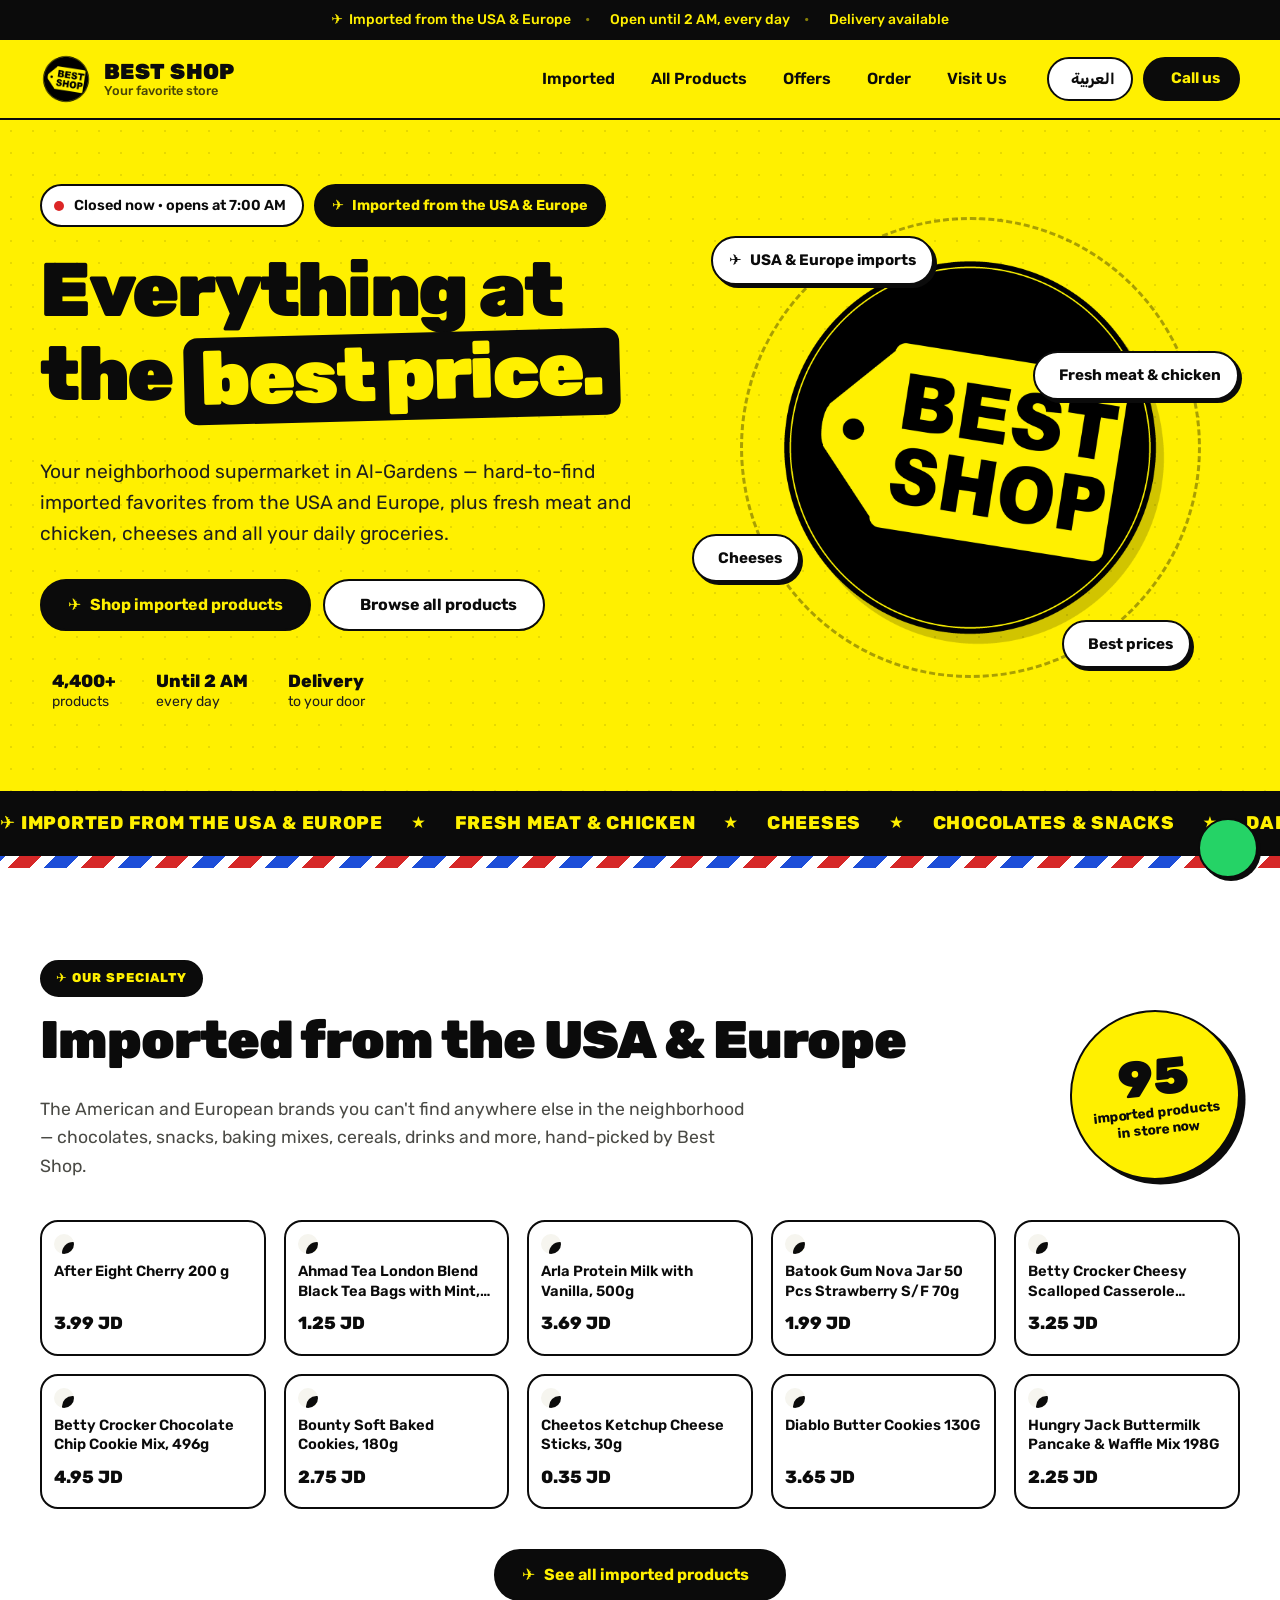
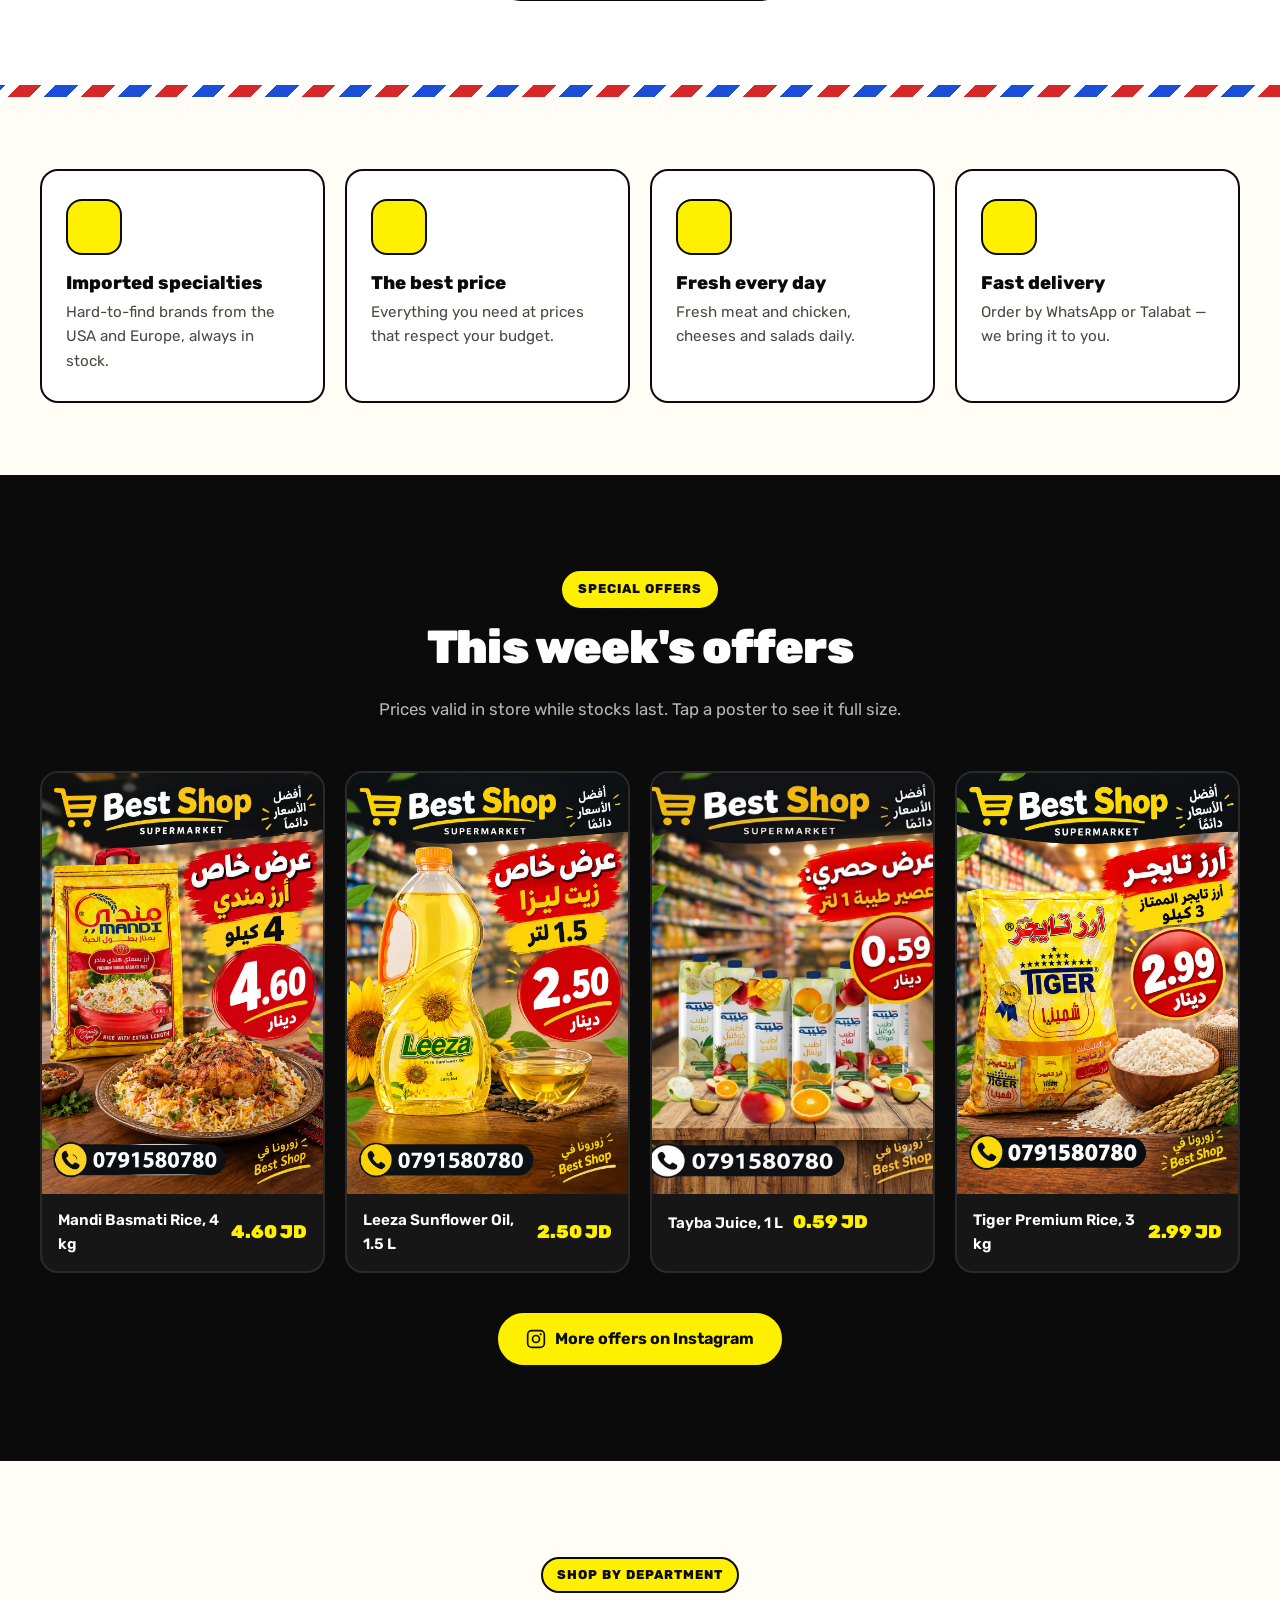
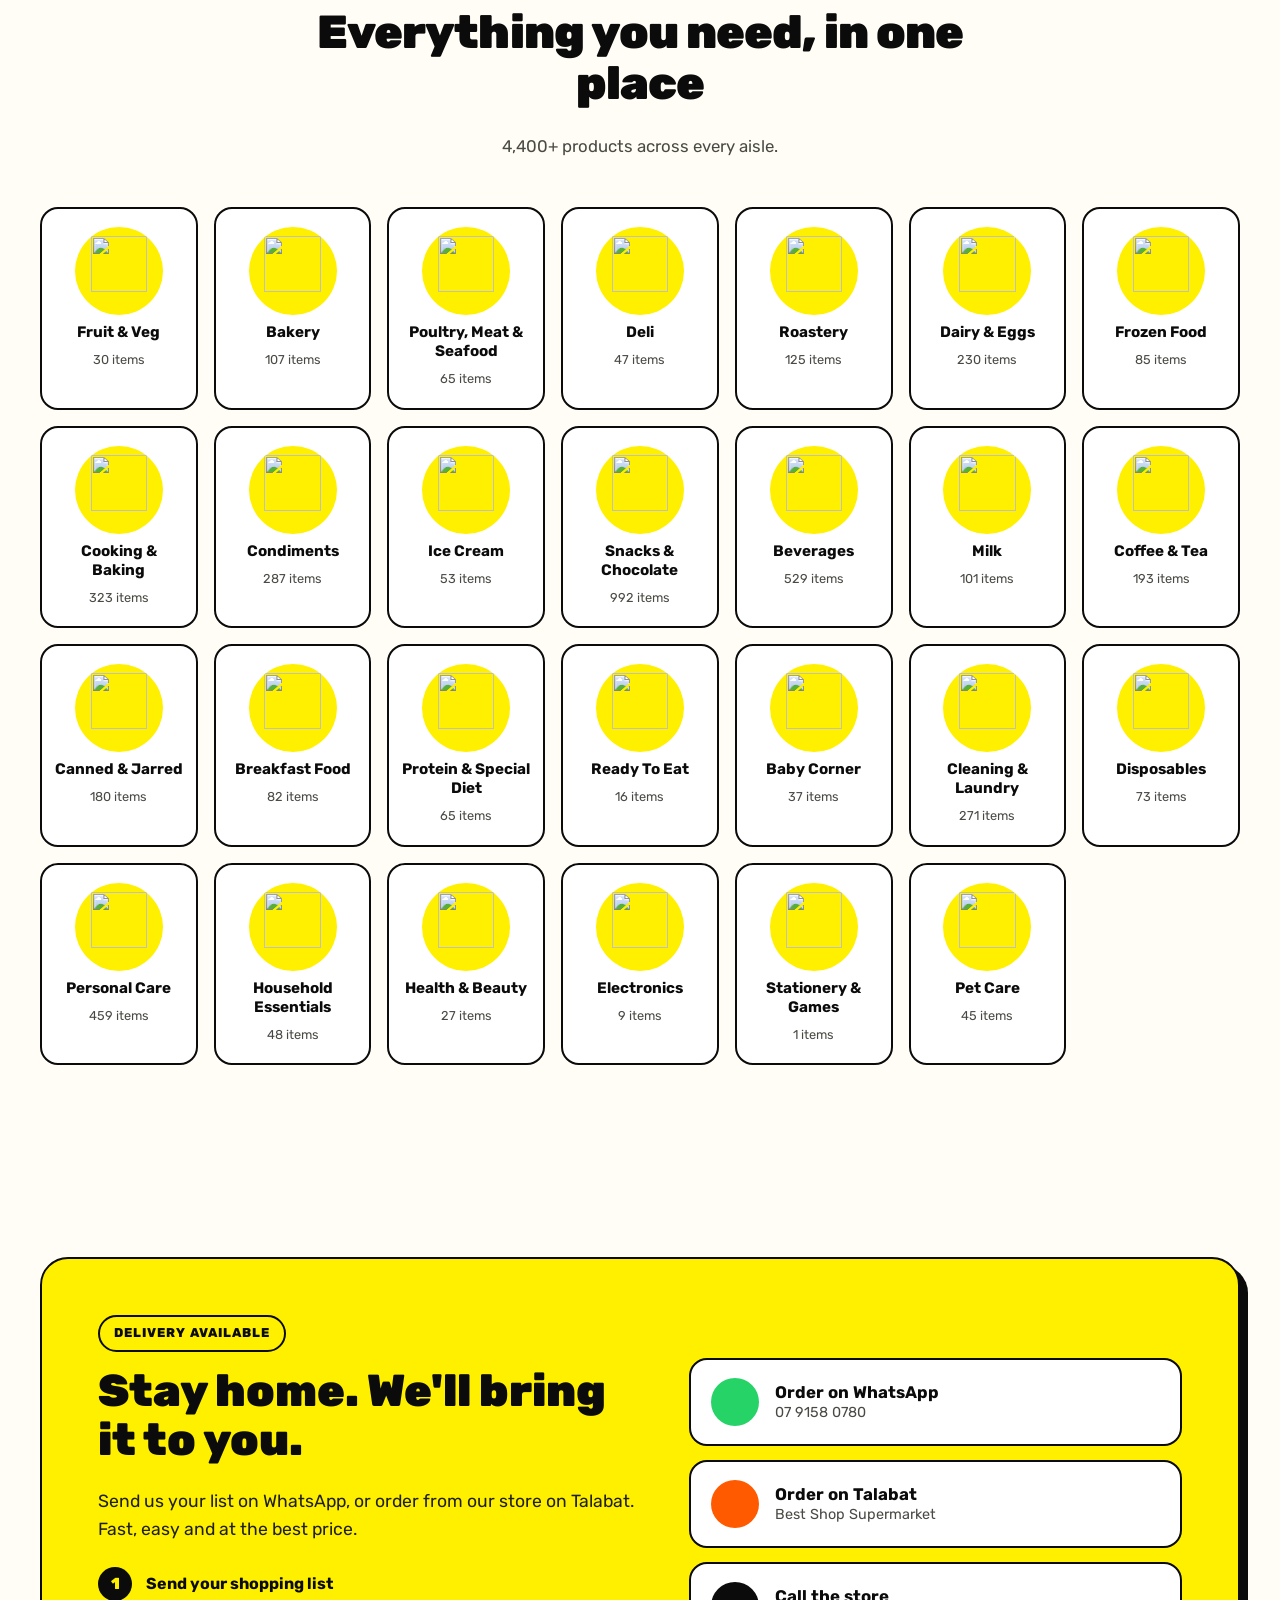
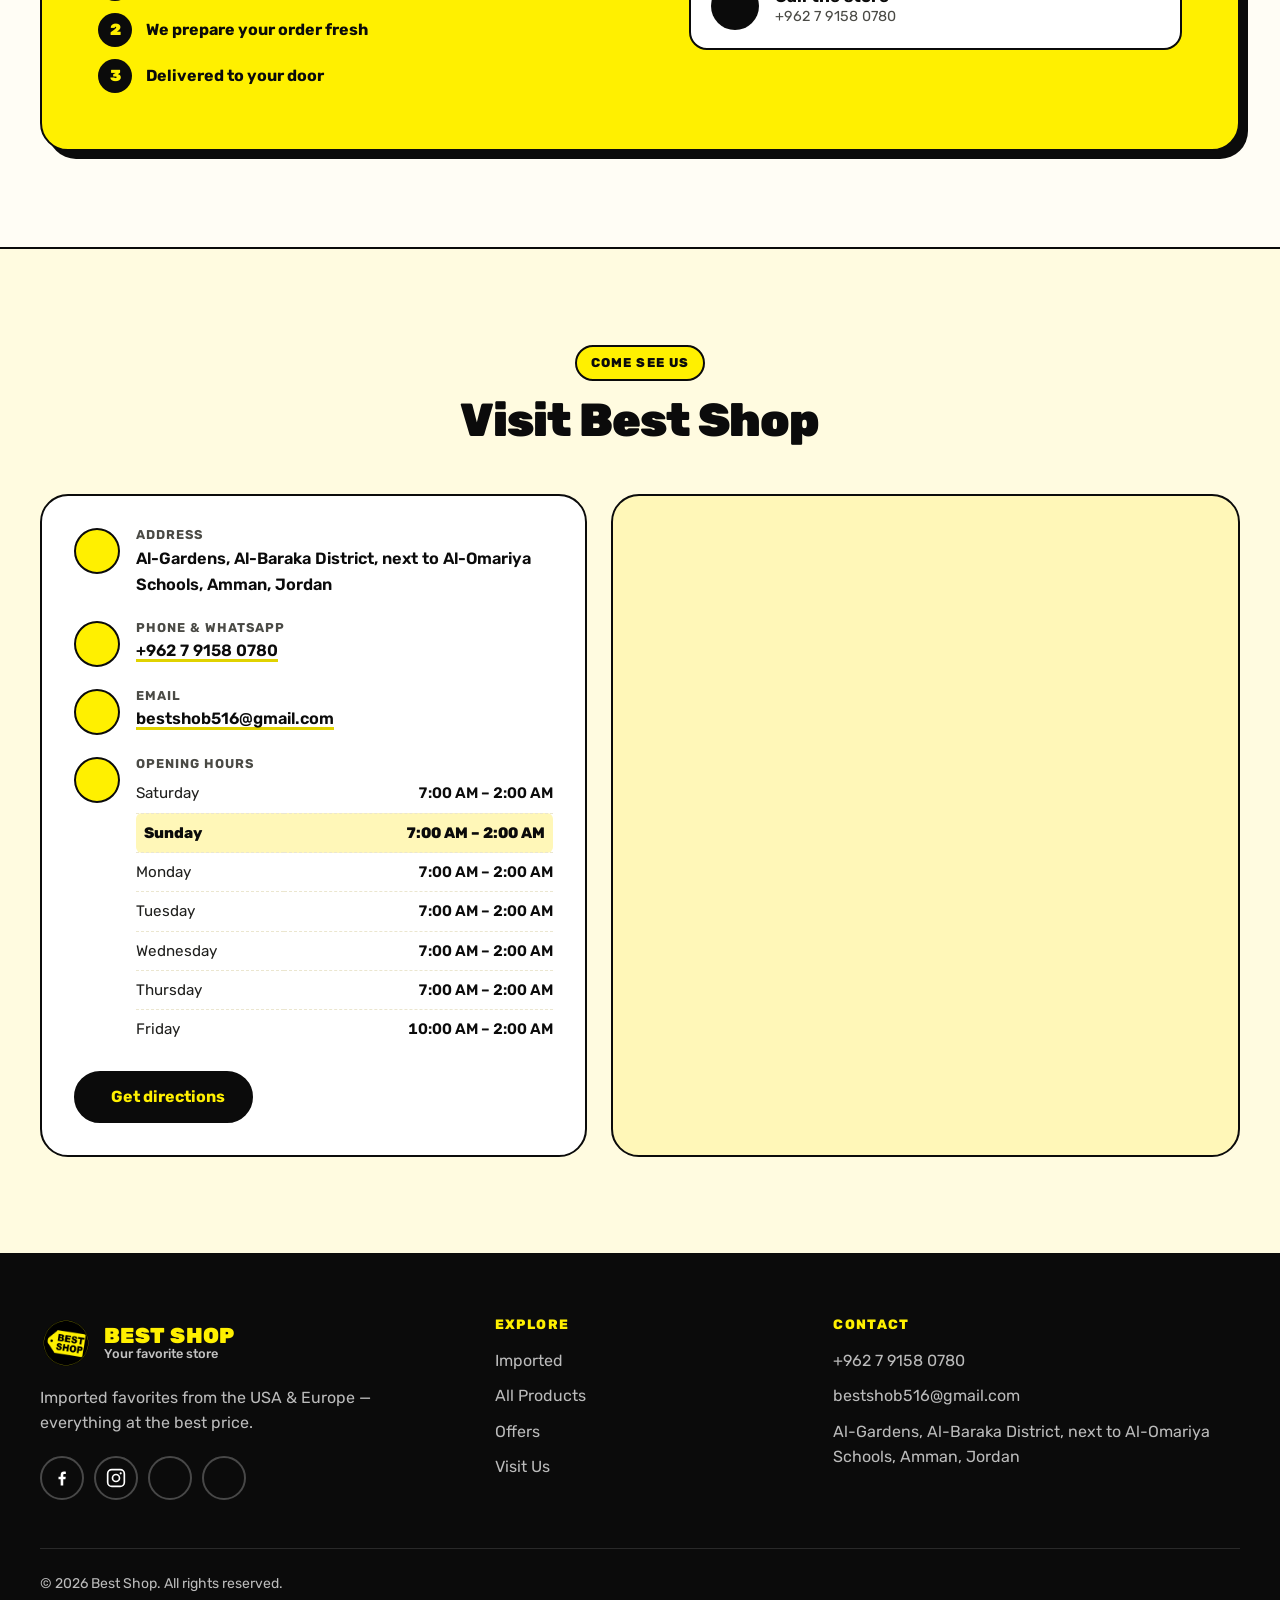
==== index.html @ 1b96378e "Add product catalog from Talabat and feature imported products - Crisp redrawn logo in exact brand y" ====
<!doctype html>
<html lang="en" dir="ltr">
<head>
  <meta charset="utf-8">
  <meta name="viewport" content="width=device-width, initial-scale=1">
  <title>Best Shop — Imported Favorites from the USA & Europe | Al-Gardens, Amman</title>
  <meta name="description" content="Best Shop supermarket in Al-Gardens, Amman: hard-to-find imported products from the USA and Europe, fresh meat and chicken, cheeses and daily essentials at the best price. Open until 2 AM. Delivery available.">
  <meta name="theme-color" content="#fff000">
  <meta property="og:title" content="Best Shop — Imported favorites from the USA & Europe">
  <meta property="og:description" content="Al-Gardens, Amman. 4,000+ products, imported specialties, open until 2 AM, delivery available.">
  <meta property="og:image" content="img/logo-square.png">
  <link rel="icon" href="img/favicon.png" type="image/png">
  <link rel="apple-touch-icon" href="img/apple-touch-icon.png">
  <link rel="preconnect" href="https://fonts.googleapis.com">
  <link rel="preconnect" href="https://fonts.gstatic.com" crossorigin>
  <link rel="preconnect" href="https://talabat.dhmedia.io">
  <link href="https://fonts.googleapis.com/css2?family=Rubik:wght@400;500;600;700;800;900&display=swap" rel="stylesheet">
  <link rel="stylesheet" href="styles.css">
</head>
<body data-page="home">
  <a class="skip-link" href="#main" data-i18n="skip">Skip to content</a>

  <!-- ===== Announcement bar ===== -->
  <div class="topbar">
    <div class="container topbar__inner">
      <a href="#imports"><span aria-hidden="true">✈️</span><span data-i18n="top.imports">Imported from the USA & Europe</span></a>
      <span class="topbar__sep" aria-hidden="true">•</span>
      <span><i data-lucide="clock" aria-hidden="true"></i><span data-i18n="top.hours">Open until 2 AM, every day</span></span>
      <span class="topbar__sep hide-sm" aria-hidden="true">•</span>
      <span class="hide-sm"><i data-lucide="truck" aria-hidden="true"></i><span data-i18n="top.delivery">Delivery available</span></span>
    </div>
  </div>

  <!-- ===== Header ===== -->
  <header class="header" id="top">
    <div class="container header__inner">
      <a href="index.html" class="brand" aria-label="Best Shop — home">
        <img class="brand__logo" src="img/logo-512.png" alt="" width="52" height="52">
        <span class="brand__text">
          <span class="brand__name" data-site="name">Best Shop</span>
          <span class="brand__tag" data-site="tagline">Your favorite store</span>
        </span>
      </a>

      <nav class="nav" id="nav" aria-label="Main">
        <a href="#imports" data-i18n="nav.imports">Imported</a>
        <a href="products.html" data-i18n="nav.products">All Products</a>
        <a href="#offers" data-i18n="nav.offers">Offers</a>
        <a href="#order" data-i18n="nav.order">Order</a>
        <a href="#visit" data-i18n="nav.visit">Visit Us</a>
      </nav>

      <div class="header__actions">
        <button class="lang-toggle" id="langToggle" type="button" aria-label="Switch language">
          <i data-lucide="globe" aria-hidden="true"></i><span>العربية</span>
        </button>
        <a class="btn btn--dark btn--sm header__call" data-link="phone" href="#" aria-label="Call Best Shop">
          <i data-lucide="phone" aria-hidden="true"></i><span data-i18n="cta.call">Call us</span>
        </a>
        <button class="menu-toggle" id="menuToggle" type="button" aria-expanded="false" aria-controls="nav" aria-label="Menu">
          <i data-lucide="menu" aria-hidden="true"></i>
        </button>
      </div>
    </div>
  </header>

  <main id="main">
    <!-- ===== Hero ===== -->
    <section class="hero">
      <div class="container hero__inner">
        <div class="hero__text">
          <div class="hero__badges">
            <span class="status" id="openStatus"><span class="status__dot"></span><span class="status__text"></span></span>
            <a class="import-pill" href="#imports"><span aria-hidden="true">✈️</span><span data-i18n="hero.importPill">Imported from the USA & Europe</span></a>
          </div>
          <h1 data-i18n="hero.title">Everything at the <span class="hl">best price.</span></h1>
          <p class="lead" data-i18n="hero.lead">Your neighborhood supermarket in Al-Gardens — hard-to-find imported favorites from the USA and Europe, plus fresh meat and chicken, cheeses and all your daily groceries.</p>
          <div class="hero__cta">
            <a class="btn btn--dark" href="#imports"><span aria-hidden="true">✈️</span><span data-i18n="cta.imports">Shop imported products</span></a>
            <a class="btn btn--outline" href="products.html"><i data-lucide="layout-grid" aria-hidden="true"></i><span data-i18n="cta.allProducts">Browse all products</span></a>
          </div>
          <ul class="hero__facts">
            <li><i data-lucide="package" aria-hidden="true"></i><div><strong data-count="total">4,000+</strong><span data-i18n="facts.products">products</span></div></li>
            <li><i data-lucide="clock" aria-hidden="true"></i><div><strong data-i18n="facts.hoursVal">Until 2 AM</strong><span data-i18n="facts.hours">every day</span></div></li>
            <li><i data-lucide="truck" aria-hidden="true"></i><div><strong data-i18n="facts.deliveryVal">Delivery</strong><span data-i18n="facts.delivery">to your door</span></div></li>
          </ul>
        </div>

        <div class="hero__visual" aria-hidden="true">
          <div class="hero__ring"></div>
          <img class="hero__logo" src="img/logo.png" alt="" width="600" height="600">
          <span class="chip chip--1"><span>✈️</span><span data-i18n="chip.imports">USA & Europe imports</span></span>
          <span class="chip chip--2"><i data-lucide="beef"></i><span data-i18n="chip.meat">Fresh meat & chicken</span></span>
          <span class="chip chip--3"><i data-lucide="milk"></i><span data-i18n="chip.cheese">Cheeses</span></span>
          <span class="chip chip--4"><i data-lucide="badge-percent"></i><span data-i18n="chip.price">Best prices</span></span>
        </div>
      </div>
    </section>

    <!-- ===== Marquee ===== -->
    <div class="marquee" aria-hidden="true">
      <div class="marquee__track" id="marquee"></div>
    </div>

    <!-- ===== Imported specialty ===== -->
    <section class="section section--imports" id="imports">
      <div class="container">
        <div class="imports__head">
          <div>
            <span class="eyebrow eyebrow--dark"><span aria-hidden="true">✈️</span> <span data-i18n="imp.eyebrow">Our specialty</span></span>
            <h2 data-i18n="imp.title">Imported from the USA & Europe</h2>
            <p data-i18n="imp.lead">The American and European brands you can't find anywhere else in the neighborhood — chocolates, snacks, baking mixes, cereals, drinks and more, hand-picked by Best Shop.</p>
          </div>
          <div class="imports__stat">
            <strong data-count="imported">95</strong>
            <span data-i18n="imp.stat">imported products in store now</span>
          </div>
        </div>
        <div class="product-grid product-grid--home" id="importGrid"></div>
        <p class="center-cta">
          <a class="btn btn--dark" href="products.html?imported=1"><span aria-hidden="true">✈️</span><span data-i18n="imp.cta">See all imported products</span><i data-lucide="arrow-right" class="flip-rtl" aria-hidden="true"></i></a>
        </p>
      </div>
    </section>

    <!-- ===== Features ===== -->
    <section class="section section--features" aria-labelledby="whyTitle">
      <div class="container">
        <h2 class="sr-only" id="whyTitle" data-i18n="why.title">Why Best Shop</h2>
        <div class="features__grid">
          <div class="feature"><span class="feature__icon"><i data-lucide="plane" aria-hidden="true"></i></span><h3 data-i18n="f1.t">Imported specialties</h3><p data-i18n="f1.d">Hard-to-find brands from the USA and Europe, always in stock.</p></div>
          <div class="feature"><span class="feature__icon"><i data-lucide="badge-percent" aria-hidden="true"></i></span><h3 data-i18n="f2.t">The best price</h3><p data-i18n="f2.d">Everything you need at prices that respect your budget.</p></div>
          <div class="feature"><span class="feature__icon"><i data-lucide="beef" aria-hidden="true"></i></span><h3 data-i18n="f3.t">Fresh every day</h3><p data-i18n="f3.d">Fresh meat and chicken, cheeses and salads daily.</p></div>
          <div class="feature"><span class="feature__icon"><i data-lucide="truck" aria-hidden="true"></i></span><h3 data-i18n="f4.t">Fast delivery</h3><p data-i18n="f4.d">Order by WhatsApp or Talabat — we bring it to you.</p></div>
        </div>
      </div>
    </section>

    <!-- ===== Offers ===== -->
    <section class="section section--dark" id="offers">
      <div class="container">
        <div class="section__head">
          <span class="eyebrow eyebrow--yellow" data-i18n="off.eyebrow">Special offers</span>
          <h2 data-i18n="off.title">This week's offers</h2>
          <p data-i18n="off.sub">Prices valid in store while stocks last. Tap a poster to see it full size.</p>
        </div>
        <div class="poster-grid" id="offerGrid"></div>
        <p class="center-cta">
          <a class="btn btn--yellow" data-link="instagram" href="#" target="_blank" rel="noopener">
            <svg class="brand-icon" viewBox="0 0 24 24" aria-hidden="true"><rect x="2" y="2" width="20" height="20" rx="5" fill="none" stroke="currentColor" stroke-width="2"/><circle cx="12" cy="12" r="4.2" fill="none" stroke="currentColor" stroke-width="2"/><circle cx="17.6" cy="6.4" r="1.3" fill="currentColor"/></svg>
            <span data-i18n="off.more">More offers on Instagram</span>
          </a>
        </p>
      </div>
    </section>

    <!-- ===== Categories ===== -->
    <section class="section" id="categories">
      <div class="container">
        <div class="section__head">
          <span class="eyebrow" data-i18n="cat.eyebrow">Shop by department</span>
          <h2 data-i18n="cat.title">Everything you need, in one place</h2>
          <p><span data-count="total">4,000+</span> <span data-i18n="cat.sub">products across every aisle.</span></p>
        </div>
        <div class="dept-grid" id="catGrid"></div>
      </div>
    </section>

    <!-- ===== Order ===== -->
    <section class="section section--tight" id="order">
      <div class="container">
        <div class="order">
          <div class="order__text">
            <span class="eyebrow" data-i18n="order.eyebrow">Delivery available</span>
            <h2 data-i18n="order.title">Stay home. We'll bring it to you.</h2>
            <p data-i18n="order.lead">Send us your list on WhatsApp, or order from our store on Talabat. Fast, easy and at the best price.</p>
            <ol class="steps">
              <li><span class="steps__n">1</span><span data-i18n="order.s1">Send your shopping list</span></li>
              <li><span class="steps__n">2</span><span data-i18n="order.s2">We prepare your order fresh</span></li>
              <li><span class="steps__n">3</span><span data-i18n="order.s3">Delivered to your door</span></li>
            </ol>
          </div>
          <div class="order__cards">
            <a class="order-card" data-link="whatsapp" href="#" target="_blank" rel="noopener">
              <span class="order-card__icon order-card__icon--wa"><i data-lucide="message-circle" aria-hidden="true"></i></span>
              <span class="order-card__body"><strong data-i18n="order.wa">Order on WhatsApp</strong><span data-site="phoneLocal" dir="ltr"></span></span>
              <i data-lucide="arrow-up-right" class="order-card__arrow" aria-hidden="true"></i>
            </a>
            <a class="order-card" data-link="talabat" href="#" target="_blank" rel="noopener">
              <span class="order-card__icon order-card__icon--talabat"><i data-lucide="shopping-bag" aria-hidden="true"></i></span>
              <span class="order-card__body"><strong data-i18n="order.talabat">Order on Talabat</strong><span data-i18n="order.talabatSub">Best Shop Supermarket</span></span>
              <i data-lucide="arrow-up-right" class="order-card__arrow" aria-hidden="true"></i>
            </a>
            <a class="order-card" data-link="phone" href="#">
              <span class="order-card__icon order-card__icon--call"><i data-lucide="phone" aria-hidden="true"></i></span>
              <span class="order-card__body"><strong data-i18n="order.call">Call the store</strong><span data-site="phone" dir="ltr"></span></span>
              <i data-lucide="arrow-up-right" class="order-card__arrow" aria-hidden="true"></i>
            </a>
          </div>
        </div>
      </div>
    </section>

    <!-- ===== Visit ===== -->
    <section class="section section--soft" id="visit">
      <div class="container">
        <div class="section__head">
          <span class="eyebrow" data-i18n="visit.eyebrow">Come see us</span>
          <h2 data-i18n="visit.title">Visit Best Shop</h2>
        </div>
        <div class="visit">
          <div class="visit__card">
            <div class="info-row">
              <span class="info-row__icon"><i data-lucide="map-pin" aria-hidden="true"></i></span>
              <div><h3 data-i18n="visit.address">Address</h3><p data-site="address"></p></div>
            </div>
            <div class="info-row">
              <span class="info-row__icon"><i data-lucide="phone" aria-hidden="true"></i></span>
              <div><h3 data-i18n="visit.phone">Phone & WhatsApp</h3><p><a data-link="phone" data-site="phone" href="#" dir="ltr"></a></p></div>
            </div>
            <div class="info-row">
              <span class="info-row__icon"><i data-lucide="mail" aria-hidden="true"></i></span>
              <div><h3 data-i18n="visit.email">Email</h3><p><a data-link="email" data-site="email" href="#" class="break"></a></p></div>
            </div>
            <div class="info-row">
              <span class="info-row__icon"><i data-lucide="clock" aria-hidden="true"></i></span>
              <div class="grow"><h3 data-i18n="visit.hours">Opening hours</h3><table class="hours" id="hoursTable"></table></div>
            </div>
            <div class="visit__actions">
              <a class="btn btn--dark" data-link="maps" href="#" target="_blank" rel="noopener"><i data-lucide="navigation" aria-hidden="true"></i><span data-i18n="cta.directions">Get directions</span></a>
            </div>
          </div>
          <div class="visit__map" id="mapBox"></div>
        </div>
      </div>
    </section>
  </main>

  <!-- ===== Footer ===== -->
  <footer class="footer">
    <div class="container footer__inner">
      <div class="footer__brand">
        <a href="index.html" class="brand brand--light">
          <img class="brand__logo" src="img/logo-512.png" alt="" width="52" height="52">
          <span class="brand__text"><span class="brand__name" data-site="name">Best Shop</span><span class="brand__tag" data-site="tagline">Your favorite store</span></span>
        </a>
        <p data-i18n="footer.tag">Imported favorites from the USA & Europe — everything at the best price.</p>
        <div class="social">
          <a data-link="facebook" href="#" target="_blank" rel="noopener" aria-label="Facebook">
            <svg class="brand-icon" viewBox="0 0 24 24" aria-hidden="true"><path fill="currentColor" d="M13.5 21v-7.5h2.6l.4-3h-3V8.6c0-.9.3-1.5 1.5-1.5h1.6V4.4c-.3 0-1.2-.1-2.3-.1-2.3 0-3.9 1.4-3.9 4v2.2H7.8v3h2.6V21h3.1z"/></svg>
          </a>
          <a data-link="instagram" href="#" target="_blank" rel="noopener" aria-label="Instagram">
            <svg class="brand-icon" viewBox="0 0 24 24" aria-hidden="true"><rect x="2" y="2" width="20" height="20" rx="5" fill="none" stroke="currentColor" stroke-width="2"/><circle cx="12" cy="12" r="4.2" fill="none" stroke="currentColor" stroke-width="2"/><circle cx="17.6" cy="6.4" r="1.3" fill="currentColor"/></svg>
          </a>
          <a data-link="whatsapp" href="#" target="_blank" rel="noopener" aria-label="WhatsApp"><i data-lucide="message-circle" aria-hidden="true"></i></a>
          <a data-link="email" href="#" aria-label="Email"><i data-lucide="mail" aria-hidden="true"></i></a>
        </div>
      </div>
      <nav class="footer__col" aria-label="Footer">
        <h3 data-i18n="footer.explore">Explore</h3>
        <a href="products.html?imported=1" data-i18n="nav.imports">Imported</a>
        <a href="products.html" data-i18n="nav.products">All Products</a>
        <a href="#offers" data-i18n="nav.offers">Offers</a>
        <a href="#visit" data-i18n="nav.visit">Visit Us</a>
      </nav>
      <div class="footer__col">
        <h3 data-i18n="footer.contact">Contact</h3>
        <a data-link="phone" href="#" dir="ltr" data-site="phone"></a>
        <a data-link="email" href="#" data-site="email" class="break"></a>
        <span data-site="address"></span>
      </div>
      <p class="footer__copy">© <span id="year"></span> <span data-site="name">Best Shop</span>. <span data-i18n="footer.rights">All rights reserved.</span></p>
    </div>
  </footer>

  <a class="wa-float" data-link="whatsapp" href="#" target="_blank" rel="noopener" aria-label="WhatsApp">
    <i data-lucide="message-circle" aria-hidden="true"></i>
  </a>

  <!-- Poster / product viewer -->
  <dialog class="viewer" id="viewer" aria-label="Details">
    <button class="viewer__close" type="button" data-close aria-label="Close"><i data-lucide="x" aria-hidden="true"></i></button>
    <div class="viewer__body" id="viewerBody"></div>
  </dialog>

  <script src="https://cdn.jsdelivr.net/npm/lucide@0.460.0/dist/umd/lucide.min.js"></script>
  <script src="config.js"></script>
  <script src="script.js"></script>
</body>
</html>
---- styles.css ----
/* ============ Design tokens (from the Best Shop logo) ============ */
:root {
  --yellow: #fff000;
  --yellow-600: #e0d200;
  --yellow-100: #fff7b8;
  --yellow-50: #fffbe0;
  --black: #0b0b0b;
  --ink-800: #1f1f1d;
  --ink-600: #4a4a45;
  --paper: #fffdf5;
  --white: #ffffff;
  --line-soft: #ebe6cf;
  --wa: #25d366;
  --talabat: #ff5a00;

  --radius-sm: 10px;
  --radius: 18px;
  --radius-lg: 28px;
  --border: 2px solid var(--black);
  --hard-shadow: 5px 5px 0 var(--black);
  --hard-shadow-sm: 3px 3px 0 var(--black);

  --font: "Rubik", system-ui, -apple-system, "Segoe UI", Tahoma, sans-serif;
  --header-h: 80px;
  --ease: cubic-bezier(.2, .7, .2, 1);
}

/* ============ Base ============ */
*, *::before, *::after { box-sizing: border-box; }
html { scroll-behavior: smooth; scroll-padding-top: calc(var(--header-h) + 12px); }
body {
  margin: 0; font-family: var(--font); font-size: 16px; line-height: 1.6;
  color: var(--ink-800); background: var(--paper); -webkit-font-smoothing: antialiased;
}
h1, h2, h3 { color: var(--black); line-height: 1.1; margin: 0 0 .5em; font-weight: 800; }
html[lang="ar"] h1, html[lang="ar"] h2, html[lang="ar"] h3 { line-height: 1.3; }
p { margin: 0 0 1em; }
a { color: inherit; text-decoration: none; }
img { display: block; max-width: 100%; }
svg.lucide, .brand-icon { width: 1.25em; height: 1.25em; flex-shrink: 0; stroke-width: 2.2; }
.break { overflow-wrap: anywhere; }
.container { width: min(1200px, 100% - 32px); margin-inline: auto; }
.sr-only { position: absolute; width: 1px; height: 1px; padding: 0; margin: -1px; overflow: hidden; clip: rect(0 0 0 0); white-space: nowrap; border: 0; }

.skip-link {
  position: absolute; inset-inline-start: 16px; top: -60px; z-index: 100;
  background: var(--black); color: var(--yellow); padding: 10px 16px; border-radius: var(--radius-sm); font-weight: 700;
}
.skip-link:focus { top: 12px; }
:focus-visible { outline: 3px solid var(--black); outline-offset: 3px; border-radius: 6px; }
.section--dark :focus-visible, .footer :focus-visible, .topbar :focus-visible { outline-color: var(--yellow); }

/* ============ Buttons ============ */
.btn {
  display: inline-flex; align-items: center; justify-content: center; gap: .55em;
  min-height: 52px; padding: 0 26px; border-radius: 999px; border: var(--border);
  font: 700 1rem/1 var(--font); cursor: pointer; white-space: nowrap;
  transition: transform .18s var(--ease), box-shadow .18s var(--ease), background-color .18s;
}
.btn:hover { transform: translate(-2px, -2px); box-shadow: var(--hard-shadow-sm); }
.btn:active { transform: none; box-shadow: none; }
.btn--sm { min-height: 44px; padding: 0 18px; font-size: .95rem; }
.btn--dark { background: var(--black); color: var(--yellow); }
.btn--outline { background: var(--white); color: var(--black); }
.btn--yellow { background: var(--yellow); color: var(--black); border-color: var(--yellow); }
.btn--yellow:hover { box-shadow: 3px 3px 0 var(--white); }

/* ============ Top bar ============ */
.topbar { background: var(--black); color: var(--yellow); font-size: .875rem; font-weight: 500; }
.topbar__inner { display: flex; align-items: center; justify-content: center; gap: 14px; min-height: 40px; flex-wrap: wrap; }
.topbar__inner > span, .topbar__inner > a { display: inline-flex; align-items: center; gap: 6px; }
.topbar svg.lucide { width: 15px; height: 15px; }
.topbar a:hover { text-decoration: underline; }
.topbar__sep { opacity: .5; }

/* ============ Header ============ */
.header {
  position: sticky; top: 0; z-index: 50; height: var(--header-h);
  background: var(--yellow); border-bottom: var(--border);
}
.header__inner { height: 100%; display: flex; align-items: center; gap: 24px; }
.brand { display: flex; align-items: center; gap: 12px; color: var(--black); }
.brand__logo { width: 52px; height: 52px; }
.brand__text { display: flex; flex-direction: column; line-height: 1.1; }
.brand__name { white-space: nowrap; font-weight: 900; font-size: 1.35rem; text-transform: uppercase; letter-spacing: .02em; }
html[lang="ar"] .brand__name { letter-spacing: 0; }
.brand__tag { font-size: .8rem; font-weight: 500; opacity: .75; }
.brand--light { color: var(--white); }
.nav { display: flex; gap: 4px; margin-inline-start: auto; }
.nav a { padding: 10px 16px; border-radius: 999px; font-weight: 600; color: var(--black); transition: background-color .18s; }
.nav a:hover { background: rgba(11, 11, 11, .08); }
.header__actions { display: flex; align-items: center; gap: 10px; }
.lang-toggle, .menu-toggle {
  display: inline-flex; align-items: center; gap: 6px; min-height: 44px; padding: 0 16px;
  border: var(--border); background: var(--white); color: var(--black);
  border-radius: 999px; font: 700 .95rem var(--font); cursor: pointer; transition: transform .18s var(--ease), box-shadow .18s var(--ease);
}
.lang-toggle:hover, .menu-toggle:hover { transform: translate(-2px, -2px); box-shadow: var(--hard-shadow-sm); }
.menu-toggle { display: none; width: 44px; padding: 0; justify-content: center; }

/* ============ Hero ============ */
.hero { position: relative; overflow: hidden; background: var(--yellow); border-bottom: var(--border); }
.hero::before {
  content: ""; position: absolute; inset: 0; pointer-events: none; opacity: .1;
  background-image: radial-gradient(var(--black) 1.2px, transparent 1.2px);
  background-size: 22px 22px;
}
.hero__inner { position: relative; display: grid; grid-template-columns: 1.15fr 1fr; gap: 40px; align-items: center; padding-block: 64px 80px; }
.status {
  display: inline-flex; align-items: center; gap: 10px;
  padding: 8px 16px 8px 12px; border-radius: 999px; background: var(--white);
  border: var(--border); font-size: .9rem; font-weight: 600; color: var(--black);
}
.status__dot { width: 10px; height: 10px; border-radius: 50%; background: var(--ink-600); }
.status.is-open .status__dot { background: #16a34a; box-shadow: 0 0 0 4px rgba(22, 163, 74, .2); animation: pulse 2s infinite; }
.status.is-closed .status__dot { background: #dc2626; }
@keyframes pulse { 50% { box-shadow: 0 0 0 7px rgba(22, 163, 74, 0); } }
.hero h1 { font-size: clamp(2.6rem, 6vw, 4.75rem); font-weight: 900; letter-spacing: -.03em; }
html[lang="ar"] .hero h1 { letter-spacing: 0; }
.hl {
  display: inline-block; background: var(--black); color: var(--yellow);
  padding: 0 .22em .04em; border-radius: 14px; transform: rotate(-1.5deg);
}
.lead { font-size: 1.2rem; color: var(--ink-800); max-width: 32em; margin-bottom: 30px; }
.hero__cta { display: flex; flex-wrap: wrap; gap: 12px; }
.hero__facts { display: flex; flex-wrap: wrap; gap: 14px 28px; list-style: none; padding: 0; margin: 40px 0 0; }
.hero__facts li { display: flex; align-items: center; gap: 12px; }
.hero__facts li > svg.lucide {
  width: 46px; height: 46px; padding: 11px; border-radius: 50%; background: var(--black); color: var(--yellow);
}
.hero__facts div { display: flex; flex-direction: column; line-height: 1.25; }
.hero__facts strong { font-size: 1.1rem; font-weight: 800; color: var(--black); }
.hero__facts span { font-size: .875rem; color: var(--ink-800); }

.hero__visual { position: relative; aspect-ratio: 1; max-width: 480px; width: 100%; justify-self: center; }
.hero__ring {
  position: absolute; inset: 2%; border-radius: 50%; border: 3px dashed var(--black); opacity: .35;
  animation: spin 40s linear infinite;
}
@keyframes spin { to { transform: rotate(360deg); } }
.hero__logo {
  position: absolute; inset: 6%; width: 88%; height: 88%;
  filter: drop-shadow(8px 10px 0 rgba(0, 0, 0, .18));
}
.chip {
  position: absolute; display: inline-flex; align-items: center; gap: 8px;
  padding: 10px 16px; border-radius: 999px; background: var(--white); border: var(--border);
  box-shadow: var(--hard-shadow-sm); font-weight: 700; font-size: .95rem; color: var(--black);
  white-space: nowrap; animation: float 6s ease-in-out infinite;
}
.chip svg.lucide { width: 20px; height: 20px; }
.chip--1 { top: 6%;  inset-inline-start: -4%; }
.chip--2 { top: 30%; inset-inline-end: -6%; animation-delay: -1.5s; }
.chip--3 { bottom: 22%; inset-inline-start: -8%; animation-delay: -3s; }
.chip--4 { bottom: 4%; inset-inline-end: 4%; animation-delay: -4.5s; }
@keyframes float { 50% { transform: translateY(-10px); } }

/* ============ Marquee ============ */
.marquee { background: var(--black); color: var(--yellow); overflow: hidden; border-bottom: var(--border); }
.marquee__track {
  display: flex; width: max-content; gap: 0; padding-block: 16px;
  font-weight: 800; font-size: 1.15rem; text-transform: uppercase; letter-spacing: .04em;
  animation: marquee 35s linear infinite;
}
html[lang="ar"] .marquee__track { letter-spacing: 0; animation-name: marquee-rtl; }
.marquee__track span { display: inline-flex; align-items: center; gap: 28px; padding-inline-end: 28px; }
.marquee__track span::after { content: "★"; font-size: .9em; }
@keyframes marquee { to { transform: translateX(-50%); } }
@keyframes marquee-rtl { to { transform: translateX(50%); } }

/* ============ Sections ============ */
.section { padding-block: 96px; }
.section--soft { background: var(--yellow-50); border-top: var(--border); }
.section--dark { background: var(--black); color: rgba(255, 255, 255, .8); }
.section--dark h2 { color: var(--white); }
.section--features { padding-block: 72px; }
.section__head { text-align: center; max-width: 660px; margin: 0 auto 48px; }
.section__head h2 { font-size: clamp(2rem, 4vw, 2.9rem); font-weight: 900; letter-spacing: -.02em; }
html[lang="ar"] .section__head h2 { letter-spacing: 0; }
.section__head p { color: var(--ink-600); font-size: 1.05rem; }
.section--dark .section__head p { color: rgba(255, 255, 255, .7); }
.eyebrow {
  display: inline-block; margin-bottom: 14px; padding: 6px 14px; border-radius: 999px;
  background: var(--yellow); color: var(--black); border: var(--border);
  font-size: .8rem; font-weight: 800; text-transform: uppercase; letter-spacing: .08em;
}
html[lang="ar"] .eyebrow { letter-spacing: 0; font-size: .9rem; }
.eyebrow--yellow { border-color: var(--yellow); }

/* ============ Features ============ */
.features__grid { display: grid; grid-template-columns: repeat(4, 1fr); gap: 20px; }
.feature {
  padding: 28px 24px; border-radius: var(--radius); background: var(--white); border: var(--border);
  transition: transform .2s var(--ease), box-shadow .2s var(--ease);
}
.feature:hover { transform: translate(-3px, -3px); box-shadow: var(--hard-shadow); }
.feature__icon {
  width: 56px; height: 56px; display: grid; place-items: center; margin-bottom: 18px;
  border-radius: 16px; background: var(--yellow); border: var(--border); color: var(--black);
}
.feature__icon svg.lucide { width: 28px; height: 28px; }
.feature h3 { font-size: 1.15rem; margin-bottom: .35em; }
.feature p { font-size: .95rem; color: var(--ink-600); margin: 0; }

/* ============ Order ============ */
.order {
  display: grid; grid-template-columns: 1.1fr 1fr; gap: 48px; align-items: center;
  padding: 56px; border-radius: var(--radius-lg); background: var(--yellow); border: var(--border);
  box-shadow: 8px 8px 0 var(--black);
}
.order__text h2 { font-size: clamp(2rem, 4vw, 2.8rem); font-weight: 900; }
.order__text p { font-size: 1.1rem; }
.steps { list-style: none; padding: 0; margin: 24px 0 0; display: grid; gap: 12px; }
.steps li { display: flex; align-items: center; gap: 14px; font-weight: 700; color: var(--black); }
.steps__n {
  width: 34px; height: 34px; flex-shrink: 0; border-radius: 50%; display: grid; place-items: center;
  background: var(--black); color: var(--yellow); font-weight: 900;
}
.order__cards { display: grid; gap: 14px; }
.order-card {
  display: flex; align-items: center; gap: 16px; padding: 18px 20px; min-height: 80px;
  border-radius: var(--radius); background: var(--white); border: var(--border);
  transition: transform .18s var(--ease), box-shadow .18s var(--ease);
}
.order-card:hover { transform: translate(-3px, -3px); box-shadow: var(--hard-shadow); }
.order-card__icon {
  width: 48px; height: 48px; flex-shrink: 0; border-radius: 50%; display: grid; place-items: center;
  background: var(--wa); color: var(--white);
}
.order-card__icon--wa { background: var(--wa); }
.order-card__icon--talabat { background: var(--talabat); }
.order-card__icon--call { background: var(--black); color: var(--yellow); }
.order-card__body { flex: 1; display: flex; flex-direction: column; line-height: 1.3; min-width: 0; }
.order-card__body strong { font-size: 1.05rem; color: var(--black); }
.order-card__body span { font-size: .9rem; color: var(--ink-600); }
html[dir="rtl"] .order-card__body span[dir="ltr"] { text-align: end; }
.order-card__arrow { width: 22px; height: 22px; color: var(--black); }
html[dir="rtl"] .order-card__arrow { transform: scaleX(-1); }

/* ============ Visit ============ */
.visit { display: grid; grid-template-columns: 1fr 1.15fr; gap: 24px; align-items: stretch; }
.visit__card {
  padding: 32px; border-radius: var(--radius-lg); background: var(--white);
  border: var(--border); display: flex; flex-direction: column; gap: 22px;
}
.info-row { display: flex; gap: 16px; align-items: flex-start; }
.info-row__icon {
  width: 46px; height: 46px; flex-shrink: 0; display: grid; place-items: center;
  border-radius: 50%; background: var(--yellow); border: var(--border); color: var(--black);
}
.info-row__icon svg.lucide { width: 22px; height: 22px; }
.info-row h3 { font-size: .8rem; text-transform: uppercase; letter-spacing: .08em; color: var(--ink-600); margin-bottom: .3em; font-weight: 700; }
html[lang="ar"] .info-row h3 { letter-spacing: 0; font-size: .9rem; }
.info-row p { margin: 0; font-weight: 600; color: var(--black); font-size: 1.02rem; }
.info-row a { text-decoration: underline; text-decoration-color: var(--yellow-600); text-decoration-thickness: 3px; text-underline-offset: 3px; }
.info-row a:hover { text-decoration-color: var(--black); }
.grow { flex: 1; }
.hours { width: 100%; border-collapse: collapse; font-size: .95rem; }
.hours td { padding: 7px 0; border-bottom: 1px dashed var(--line-soft); }
.hours td:last-child { text-align: end; font-weight: 600; color: var(--black); font-variant-numeric: tabular-nums; }
html[dir="rtl"] .hours td:last-child { text-align: left; }
.hours tr.is-today td { font-weight: 800; color: var(--black); background: var(--yellow-100); }
.hours tr.is-today td:first-child { padding-inline-start: 8px; border-start-start-radius: 6px; border-end-start-radius: 6px; }
.hours tr.is-today td:last-child { padding-inline-end: 8px; border-start-end-radius: 6px; border-end-end-radius: 6px; }
.hours tr:last-child td { border-bottom: 0; }
.visit__actions { display: flex; flex-wrap: wrap; gap: 12px; margin-top: auto; }
.visit__map { min-height: 460px; border-radius: var(--radius-lg); overflow: hidden; border: var(--border); background: var(--yellow-100); }
.visit__map iframe { width: 100%; height: 100%; min-height: 460px; border: 0; display: block; }

/* ============ Footer ============ */
.footer { background: var(--black); color: rgba(255, 255, 255, .72); padding-block: 64px 32px; }
.footer__inner { display: grid; grid-template-columns: 1.4fr 1fr 1.4fr; gap: 32px 48px; }
.footer__brand p { margin: 16px 0 20px; }
.footer .brand__name { color: var(--yellow); }
.footer .brand__tag { color: var(--white); }
.footer__col { display: flex; flex-direction: column; gap: 10px; }
.footer__col h3 { color: var(--yellow); font-size: .85rem; text-transform: uppercase; letter-spacing: .1em; margin-bottom: 6px; }
html[lang="ar"] .footer__col h3 { letter-spacing: 0; font-size: .95rem; }
.footer__col a:hover { color: var(--yellow); }
html[dir="rtl"] .footer__col a[dir="ltr"] { text-align: right; }
.social { display: flex; gap: 10px; }
.social a {
  width: 44px; height: 44px; display: grid; place-items: center; border-radius: 50%;
  border: 2px solid rgba(255, 255, 255, .25); color: var(--white); transition: .18s;
}
.social a:hover { background: var(--yellow); border-color: var(--yellow); color: var(--black); }
.social svg { width: 20px; height: 20px; }
.footer__copy {
  grid-column: 1 / -1; margin: 16px 0 0; padding-top: 24px;
  border-top: 1px solid rgba(255, 255, 255, .12); font-size: .875rem;
}

/* ============ WhatsApp float ============ */
.wa-float {
  position: fixed; bottom: 22px; inset-inline-end: 22px; z-index: 60;
  width: 60px; height: 60px; border-radius: 50%; display: grid; place-items: center;
  background: var(--wa); color: var(--white); border: var(--border); box-shadow: var(--hard-shadow-sm);
  transition: transform .18s var(--ease);
}
.wa-float:hover { transform: scale(1.08); }
.wa-float svg.lucide { width: 28px; height: 28px; }

/* ============ Hero badges ============ */
.hero__badges { display: flex; flex-wrap: wrap; gap: 10px; margin-bottom: 22px; }
.import-pill {
  display: inline-flex; align-items: center; gap: 8px; padding: 8px 16px; border-radius: 999px;
  background: var(--black); color: var(--yellow); border: var(--border); font-size: .9rem; font-weight: 700;
  transition: transform .18s var(--ease), box-shadow .18s var(--ease);
}
.import-pill:hover { transform: translate(-2px, -2px); box-shadow: 3px 3px 0 var(--white); }
html[dir="rtl"] .flip-rtl { transform: scaleX(-1); }

/* ============ Imported specialty (airmail stripes) ============ */
.section--imports { position: relative; background: var(--white); padding-block: 104px 96px; }
.section--imports::before, .section--imports::after {
  content: ""; position: absolute; inset-inline: 0; height: 12px;
  background: repeating-linear-gradient(-45deg, #d62828 0 16px, var(--white) 16px 26px, #1d4ed8 26px 42px, var(--white) 42px 52px);
}
.section--imports::before { top: 0; }
.section--imports::after { bottom: 0; }
.imports__head { display: grid; grid-template-columns: 1fr auto; gap: 32px; align-items: end; margin-bottom: 40px; }
.imports__head h2 { font-size: clamp(2.1rem, 4.4vw, 3.3rem); font-weight: 900; letter-spacing: -.02em; }
html[lang="ar"] .imports__head h2 { letter-spacing: 0; }
.imports__head p { font-size: 1.1rem; color: var(--ink-600); max-width: 40em; margin: 0; }
.imports__stat {
  display: flex; flex-direction: column; align-items: center; justify-content: center; text-align: center;
  width: 170px; height: 170px; border-radius: 50%; background: var(--yellow); border: var(--border);
  box-shadow: var(--hard-shadow); transform: rotate(-6deg); padding: 16px;
}
.imports__stat strong { font-size: 3.2rem; font-weight: 900; line-height: 1; color: var(--black); }
.imports__stat span { font-size: .85rem; font-weight: 700; line-height: 1.25; color: var(--black); }
.eyebrow--dark { background: var(--black); color: var(--yellow); }
.center-cta { text-align: center; margin: 40px 0 0; }

/* ============ Product cards ============ */
.product-grid { display: grid; grid-template-columns: repeat(auto-fill, minmax(190px, 1fr)); gap: 18px; }
.product-grid--home { grid-template-columns: repeat(5, 1fr); }
.product { min-width: 0; }
.product__open {
  width: 100%; height: 100%; display: flex; flex-direction: column; gap: 8px; padding: 12px 12px 16px;
  text-align: start; background: var(--white); border: var(--border); border-radius: var(--radius);
  font: inherit; color: inherit; cursor: pointer;
  transition: transform .18s var(--ease), box-shadow .18s var(--ease);
}
.product__open:hover { transform: translate(-3px, -3px); box-shadow: var(--hard-shadow); }
.product__media { position: relative; display: block; aspect-ratio: 1; border-radius: 12px; overflow: hidden; background: #f6f5ef; }
.product__media img { width: 100%; height: 100%; object-fit: contain; mix-blend-mode: multiply; }
.product__name {
  font-weight: 600; font-size: .92rem; line-height: 1.35; color: var(--black);
  display: -webkit-box; -webkit-line-clamp: 2; -webkit-box-orient: vertical; overflow: hidden; min-height: 2.7em;
}
.product__price { display: flex; align-items: baseline; gap: 8px; flex-wrap: wrap; margin-top: auto; }
.product__price strong { font-size: 1.1rem; font-weight: 800; color: var(--black); }
.product__price s { font-size: .82rem; color: var(--ink-600); }
.badge {
  position: absolute; top: 8px; display: inline-flex; align-items: center; gap: 4px;
  padding: 4px 9px; border-radius: 999px; font-size: .72rem; font-weight: 800; line-height: 1.2;
}
.badge--imp { inset-inline-start: 8px; background: var(--black); color: var(--yellow); }
.badge--sale { inset-inline-end: 8px; background: #dc2626; color: var(--white); }

/* ============ Departments ============ */
.dept-grid { display: grid; grid-template-columns: repeat(auto-fill, minmax(150px, 1fr)); gap: 16px; }
.dept {
  display: flex; flex-direction: column; align-items: center; text-align: center; gap: 8px; padding: 18px 12px;
  background: var(--white); border: var(--border); border-radius: var(--radius);
  transition: transform .18s var(--ease), box-shadow .18s var(--ease), background-color .18s;
}
.dept:hover { transform: translate(-3px, -3px); box-shadow: var(--hard-shadow); background: var(--yellow-50); }
.dept__img { width: 88px; height: 88px; border-radius: 50%; background: var(--yellow); display: grid; place-items: center; overflow: hidden; }
.dept__img img { width: 80%; height: 80%; object-fit: contain; }
.dept__name { font-weight: 700; color: var(--black); line-height: 1.25; font-size: .95rem; }
.dept__count { font-size: .8rem; color: var(--ink-600); }

/* ============ Offer posters ============ */
.poster-grid { display: grid; grid-template-columns: repeat(4, 1fr); gap: 20px; }
.poster {
  display: flex; flex-direction: column; padding: 0; overflow: hidden; cursor: pointer; text-align: start;
  background: #161616; border: 2px solid #2a2a2a; border-radius: var(--radius); color: var(--white); font: inherit;
  transition: transform .2s var(--ease), border-color .2s;
}
.poster:hover { transform: translateY(-4px); border-color: var(--yellow); }
.poster img { width: 100%; aspect-ratio: 2 / 3; object-fit: cover; }
.poster__cap { display: flex; justify-content: space-between; align-items: center; gap: 10px; padding: 14px 16px; font-weight: 600; font-size: .95rem; }
.poster__cap strong { color: var(--yellow); font-size: 1.15rem; font-weight: 900; white-space: nowrap; }

/* ============ Viewer (dialog) ============ */
.viewer {
  width: min(920px, calc(100% - 24px)); max-height: calc(100dvh - 24px); padding: 0; border: var(--border);
  border-radius: var(--radius-lg); background: var(--white); color: var(--ink-800); box-shadow: 8px 8px 0 var(--black);
}
.viewer::backdrop { background: rgba(0, 0, 0, .7); }
.viewer__close {
  position: sticky; top: 12px; float: inline-end; margin: 12px; z-index: 2; width: 44px; height: 44px;
  display: grid; place-items: center; border-radius: 50%; border: var(--border); background: var(--yellow); color: var(--black); cursor: pointer;
}
.viewer__body { padding: 0 28px 28px; clear: both; }
.pd { display: grid; grid-template-columns: 1fr 1.1fr; gap: 28px; align-items: start; }
.pd__media { position: relative; border-radius: var(--radius); background: #f6f5ef; aspect-ratio: 1; overflow: hidden; }
.pd__media img { width: 100%; height: 100%; object-fit: contain; mix-blend-mode: multiply; }
.pd__cat { display: inline-block; font-size: .8rem; font-weight: 700; color: var(--ink-600); text-transform: uppercase; letter-spacing: .06em; margin-bottom: 8px; }
.pd h2 { font-size: 1.5rem; }
.pd__imp { display: inline-flex; gap: 6px; padding: 6px 12px; border-radius: 999px; background: var(--black); color: var(--yellow); font-weight: 700; font-size: .85rem; }
.pd__price { display: flex; align-items: center; gap: 12px; flex-wrap: wrap; margin: 8px 0 16px; }
.pd__price strong { font-size: 2rem; font-weight: 900; color: var(--black); }
.pd__price s { color: var(--ink-600); }
.pd__price .badge { position: static; }
.pd__desc { padding-inline-start: 20px; margin: 0 0 20px; color: var(--ink-600); font-size: .92rem; display: grid; gap: 6px; }
.pd__actions { display: flex; flex-wrap: wrap; gap: 10px; }
.btn--wa { background: var(--wa); color: var(--white); }
.poster-view { margin: 0; display: grid; gap: 16px; justify-items: center; }
.poster-view img { max-height: 72dvh; width: auto; border-radius: var(--radius); }
.poster-view figcaption { display: flex; flex-wrap: wrap; align-items: center; justify-content: center; gap: 14px; font-size: 1.1rem; }
.poster-view figcaption span { font-weight: 900; font-size: 1.4rem; }

/* ============ Products page ============ */
.shop-hero { background: var(--yellow); border-bottom: var(--border); padding-block: 40px 32px; }
.shop-hero h1 { font-size: clamp(2rem, 4.5vw, 3rem); font-weight: 900; margin-bottom: .1em; }
.shop-hero p { font-weight: 600; margin-bottom: 20px; }
.shop-tools { display: flex; flex-wrap: wrap; gap: 12px; align-items: center; }
.search {
  flex: 1 1 320px; display: flex; align-items: center; gap: 10px; min-height: 52px; padding: 0 18px;
  background: var(--white); border: var(--border); border-radius: 999px;
}
.search input { flex: 1; min-width: 0; border: 0; outline: 0; background: none; font: 500 1rem var(--font); color: var(--black); }
.search:focus-within { box-shadow: var(--hard-shadow-sm); }
.toggle-imp {
  display: inline-flex; align-items: center; justify-content: center; gap: 8px; min-height: 52px; padding: 0 20px; cursor: pointer;
  background: var(--white); color: var(--black); border: var(--border); border-radius: 999px; font: 700 1rem var(--font);
}
.toggle-imp.is-active { background: var(--black); color: var(--yellow); }
.sort select {
  min-height: 52px; padding: 0 16px; border: var(--border); border-radius: 999px; background: var(--white);
  font: 600 .95rem var(--font); color: var(--black); cursor: pointer;
}
.shop { padding-block: 32px 80px; }
.shop__inner { display: grid; grid-template-columns: 250px 1fr; gap: 28px; align-items: start; }
.shop__results { min-width: 0; }
.shop__cats { position: sticky; top: calc(var(--header-h) + 16px); max-height: calc(100dvh - var(--header-h) - 32px); overflow-y: auto; }
.cat-chips { display: flex; flex-direction: column; gap: 4px; }
.chip-btn {
  display: flex; align-items: center; gap: 10px; width: 100%; min-height: 44px; padding: 6px 12px; text-align: start;
  background: none; border: 2px solid transparent; border-radius: 12px; font: 600 .92rem var(--font); color: var(--ink-800); cursor: pointer;
}
.chip-btn img { width: 28px; height: 28px; object-fit: contain; flex-shrink: 0; }
.chip-btn:hover { background: var(--yellow-50); }
.chip-btn.is-active { background: var(--yellow); border-color: var(--black); color: var(--black); }
.sub-chips { display: flex; flex-wrap: wrap; gap: 8px; margin-bottom: 18px; }
.sub-chips:empty { display: none; }
.sub-btn {
  min-height: 40px; padding: 0 16px; border-radius: 999px; border: var(--border); background: var(--white);
  font: 600 .88rem var(--font); color: var(--black); cursor: pointer;
}
.sub-btn.is-active { background: var(--black); color: var(--yellow); }
.empty { text-align: center; padding: 48px 0; font-weight: 600; }
.note { font-size: .82rem; color: var(--ink-600); text-align: center; margin-top: 32px; }
.nav a[aria-current="page"] { background: rgba(11, 11, 11, .1); }

@media (max-width: 1100px) {
  .product-grid--home { grid-template-columns: repeat(4, 1fr); }
  .poster-grid { grid-template-columns: repeat(2, 1fr); }
}
@media (max-width: 900px) {
  .imports__head { grid-template-columns: 1fr; }
  .imports__stat { width: 140px; height: 140px; }
  .imports__stat strong { font-size: 2.6rem; }
  .product-grid--home { grid-template-columns: repeat(3, 1fr); }
  .shop__inner { grid-template-columns: 1fr; }
  .shop__cats { position: static; max-height: none; overflow-x: auto; margin-inline: -16px; padding-inline: 16px; }
  .cat-chips { flex-direction: row; width: max-content; }
  .chip-btn { width: auto; white-space: nowrap; border-color: var(--line-soft); background: var(--white); border-radius: 999px; }
  .pd { grid-template-columns: 1fr; }
}
@media (max-width: 600px) {
  .product-grid, .product-grid--home { grid-template-columns: repeat(2, 1fr); gap: 10px; }
  .product__open { padding: 8px 8px 12px; }
  .product__name { font-size: .85rem; }
  .poster-grid { gap: 12px; }
  .poster__cap { flex-direction: column; align-items: flex-start; padding: 10px 12px; font-size: .85rem; }
  .dept-grid { grid-template-columns: repeat(3, 1fr); gap: 10px; }
  .dept { padding: 12px 6px; }
  .dept__img { width: 64px; height: 64px; }
  .dept__name { font-size: .8rem; }
  .viewer__body { padding: 0 16px 20px; }
  .toggle-imp, .sort { flex: 1 1 auto; }
  .sort select { width: 100%; }
  .section--tight { padding-block: 48px; }
}

/* ============ Reveal on scroll ============ */
.reveal { opacity: 0; transform: translateY(18px); transition: opacity .5s var(--ease), transform .5s var(--ease); }
.reveal.is-visible { opacity: 1; transform: none; }

/* ============ Responsive ============ */
@media (max-width: 1100px) {
  .features__grid { grid-template-columns: repeat(2, 1fr); }
  .order { grid-template-columns: 1fr; padding: 40px; }
}
@media (max-width: 900px) {
  .menu-toggle { display: inline-flex; }
  .header__call span { display: none; }
  .header__call { padding: 0; width: 44px; }
  .header__actions { margin-inline-start: auto; }
  .brand__tag { display: none; }
  .nav {
    position: absolute; top: var(--header-h); inset-inline: 0; margin: 0;
    flex-direction: column; gap: 4px; padding: 12px 16px 20px;
    background: var(--yellow); border-bottom: var(--border);
    transform: translateY(-8px); opacity: 0; visibility: hidden; transition: .2s var(--ease);
  }
  .nav.is-open { transform: none; opacity: 1; visibility: visible; }
  .nav a { padding: 14px 16px; font-size: 1.05rem; }
  .hero__inner { grid-template-columns: 1fr; padding-block: 40px 64px; gap: 24px; }
  .hero__visual { max-width: 360px; order: -1; }
  .visit { grid-template-columns: 1fr; }
  .footer__inner { grid-template-columns: 1fr 1fr; }
  .footer__brand { grid-column: 1 / -1; }
}
@media (max-width: 600px) {
  :root { --header-h: 68px; }
  .section { padding-block: 64px; }
  .hide-sm, .topbar__sep { display: none !important; }
  .topbar__inner { gap: 4px 14px; padding-block: 6px; }
  .brand__logo { width: 44px; height: 44px; }
  .brand__name { font-size: 1.15rem; }
  .lang-toggle svg { display: none; }
  .lang-toggle { padding: 0 12px; }
  .hero__cta .btn { flex: 1 1 100%; }
  .hero__visual { max-width: 290px; }
  .chip { padding: 7px 12px; font-size: .8rem; }
  .chip svg.lucide { width: 16px; height: 16px; }
  .chip--1 { inset-inline-start: -8%; }
  .chip--2 { inset-inline-end: -10%; }
  .chip--3 { inset-inline-start: -10%; }
  .features__grid { grid-template-columns: 1fr; }
  .order { padding: 28px 20px; box-shadow: 5px 5px 0 var(--black); }
  .visit__card { padding: 22px; }
  .visit__map, .visit__map iframe { min-height: 340px; }
  .footer__inner { grid-template-columns: 1fr; }
}
@media (max-width: 420px) {
  .header .brand__text { display: none; }
  .header .brand__logo { width: 50px; height: 50px; }
}
@media (prefers-reduced-motion: reduce) {
  *, *::before, *::after { animation: none !important; transition: none !important; }
  html { scroll-behavior: auto; }
  .reveal { opacity: 1; transform: none; }
}
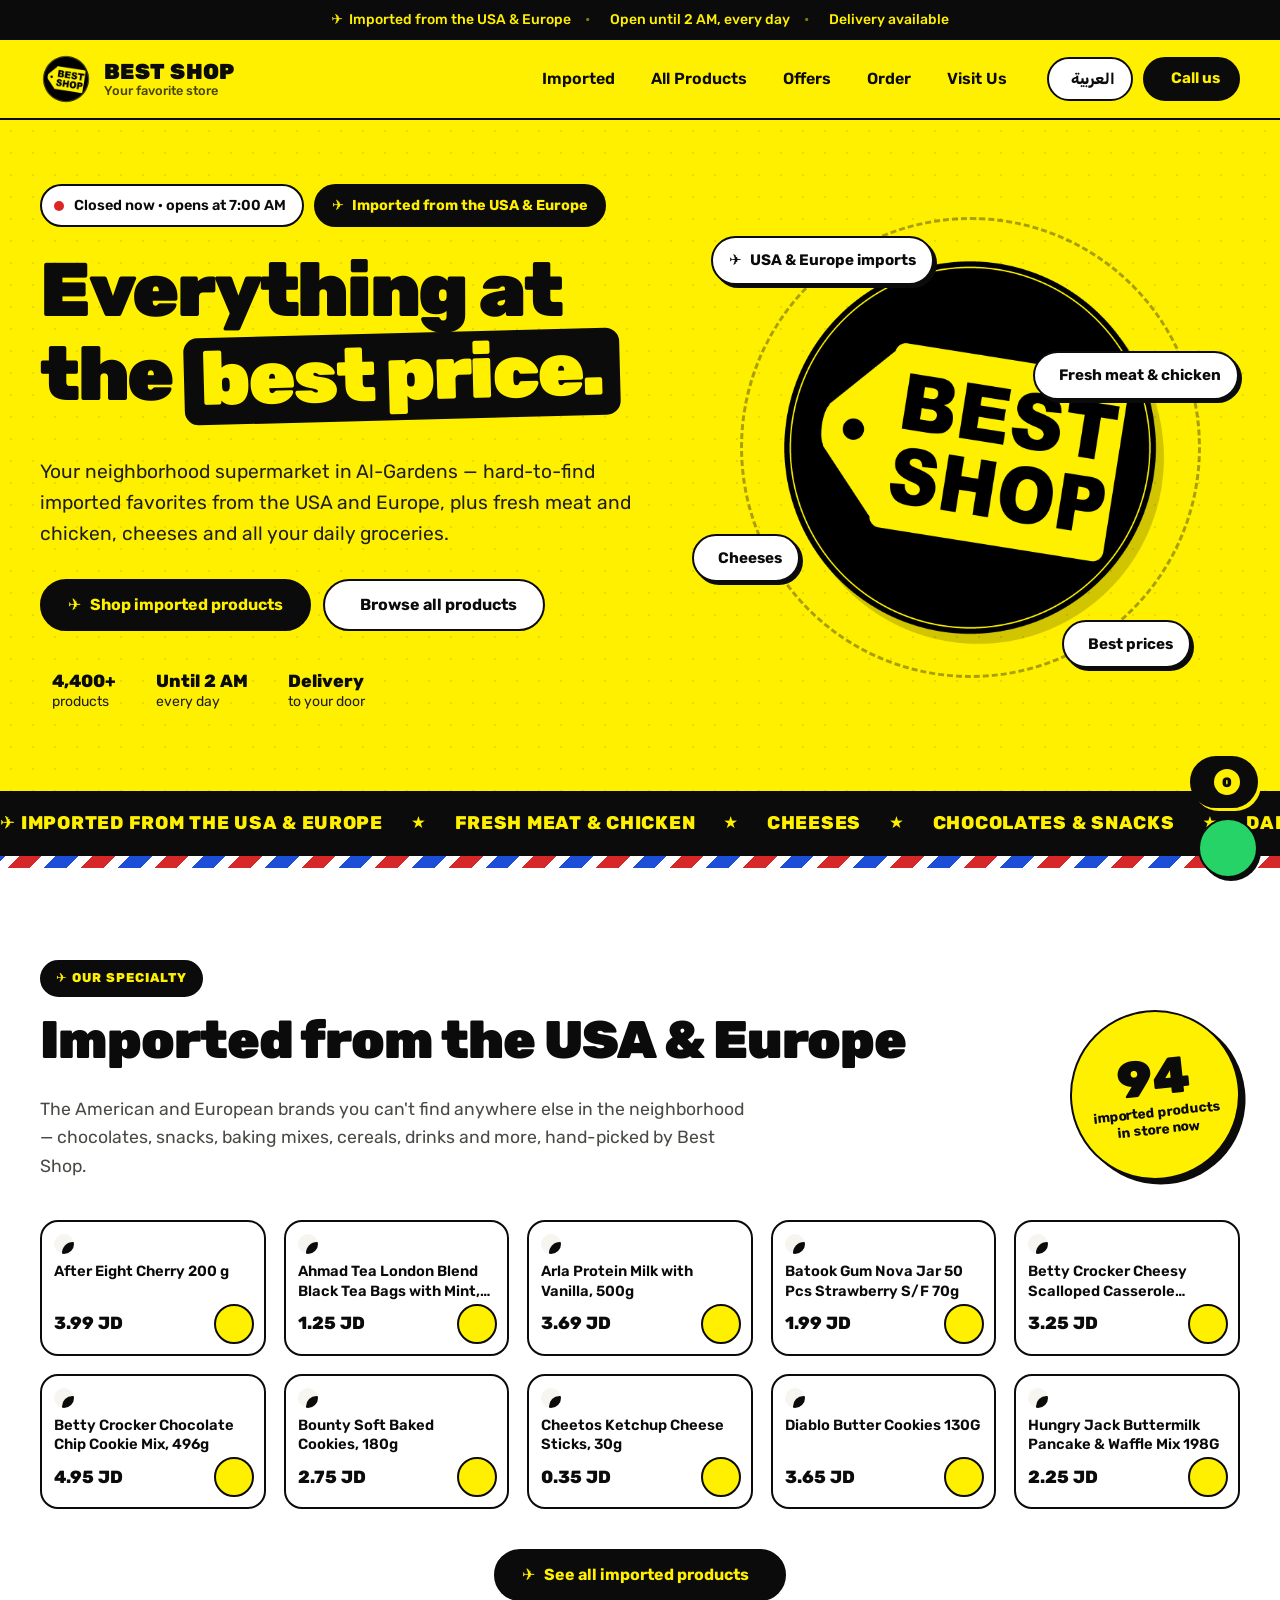
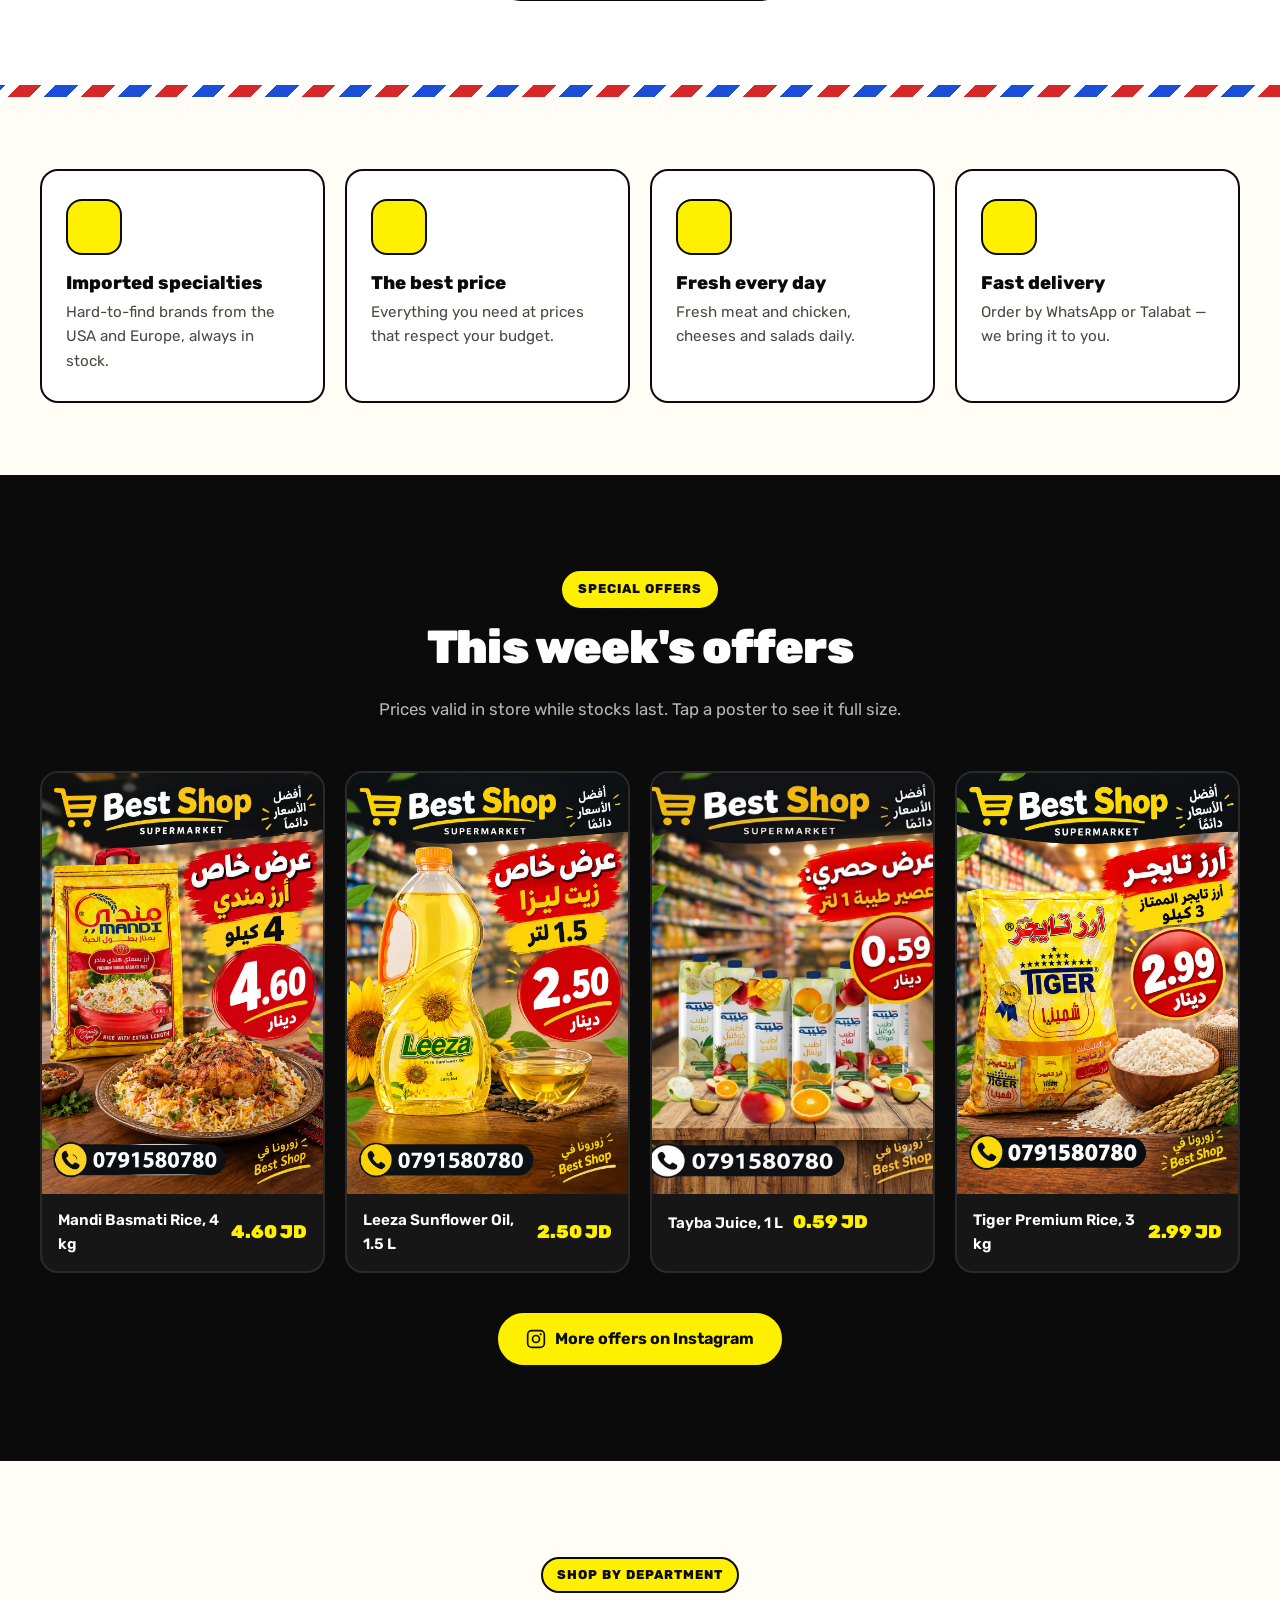
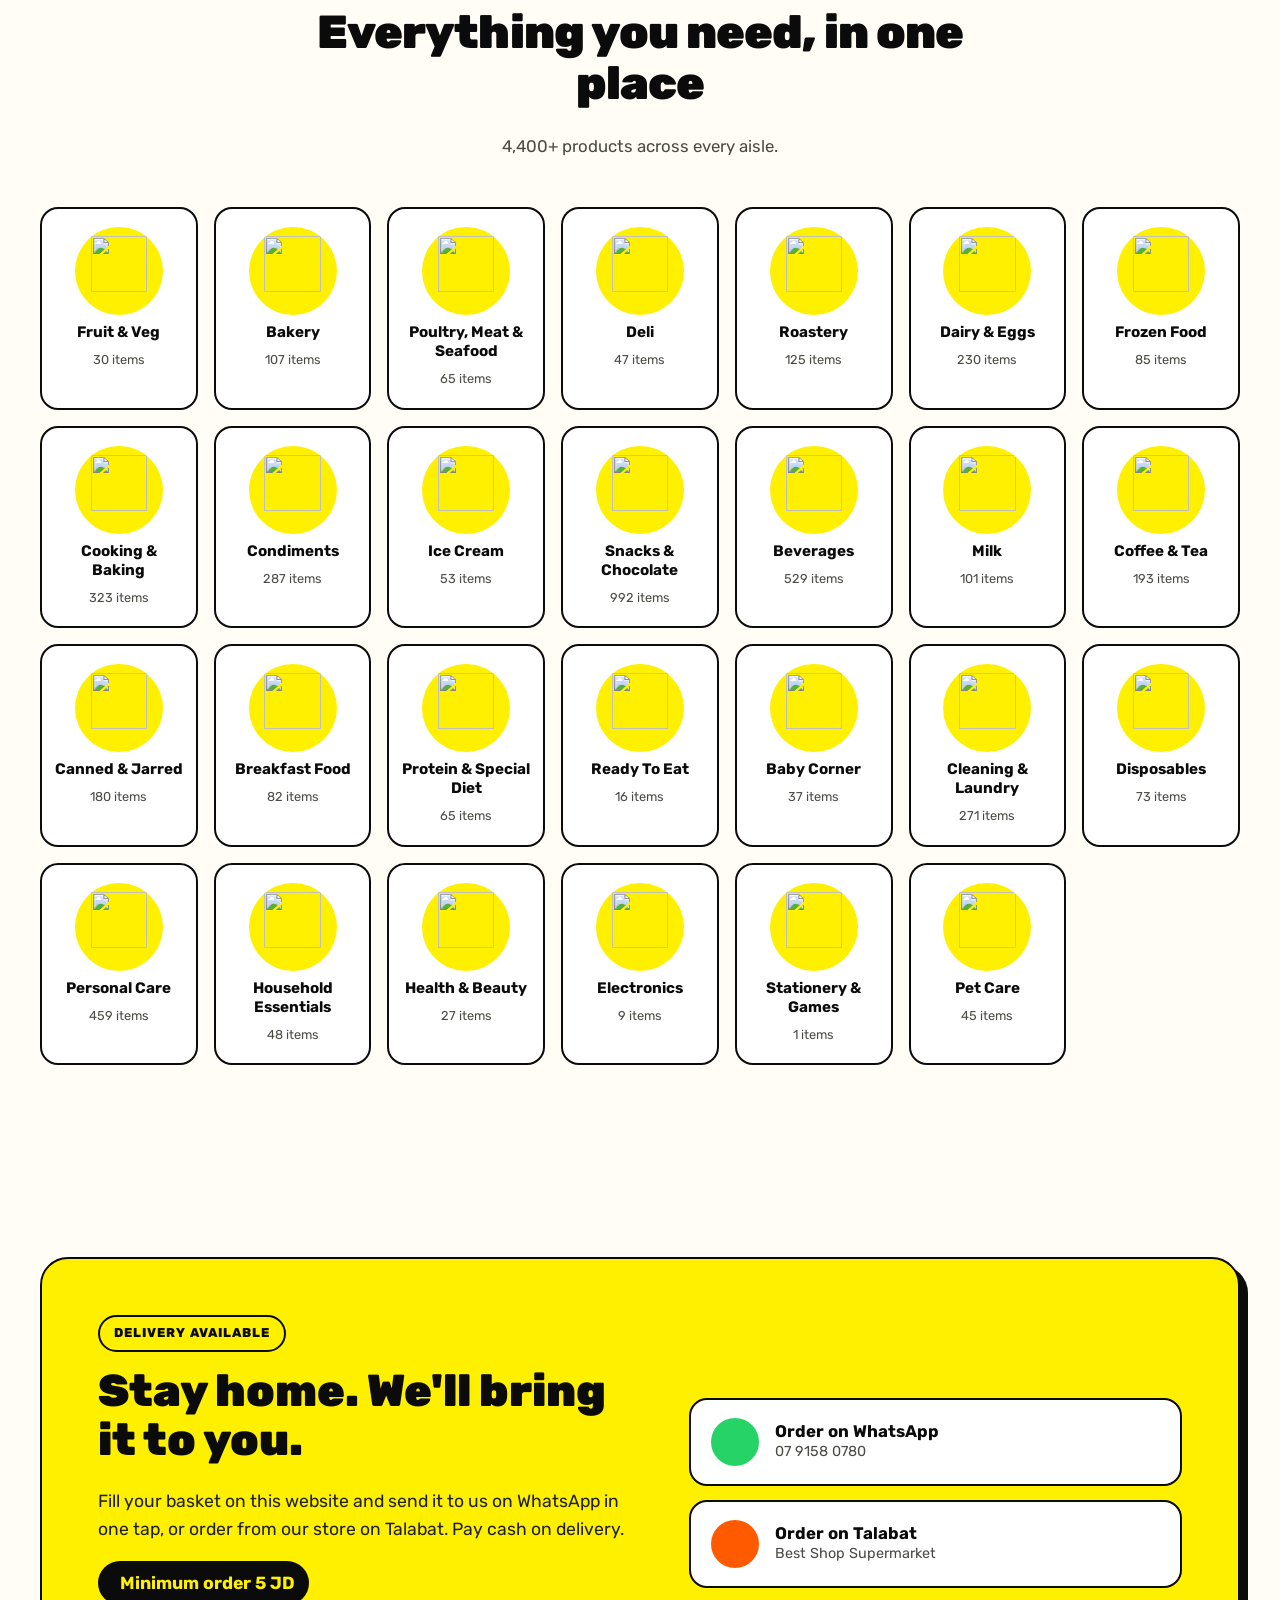
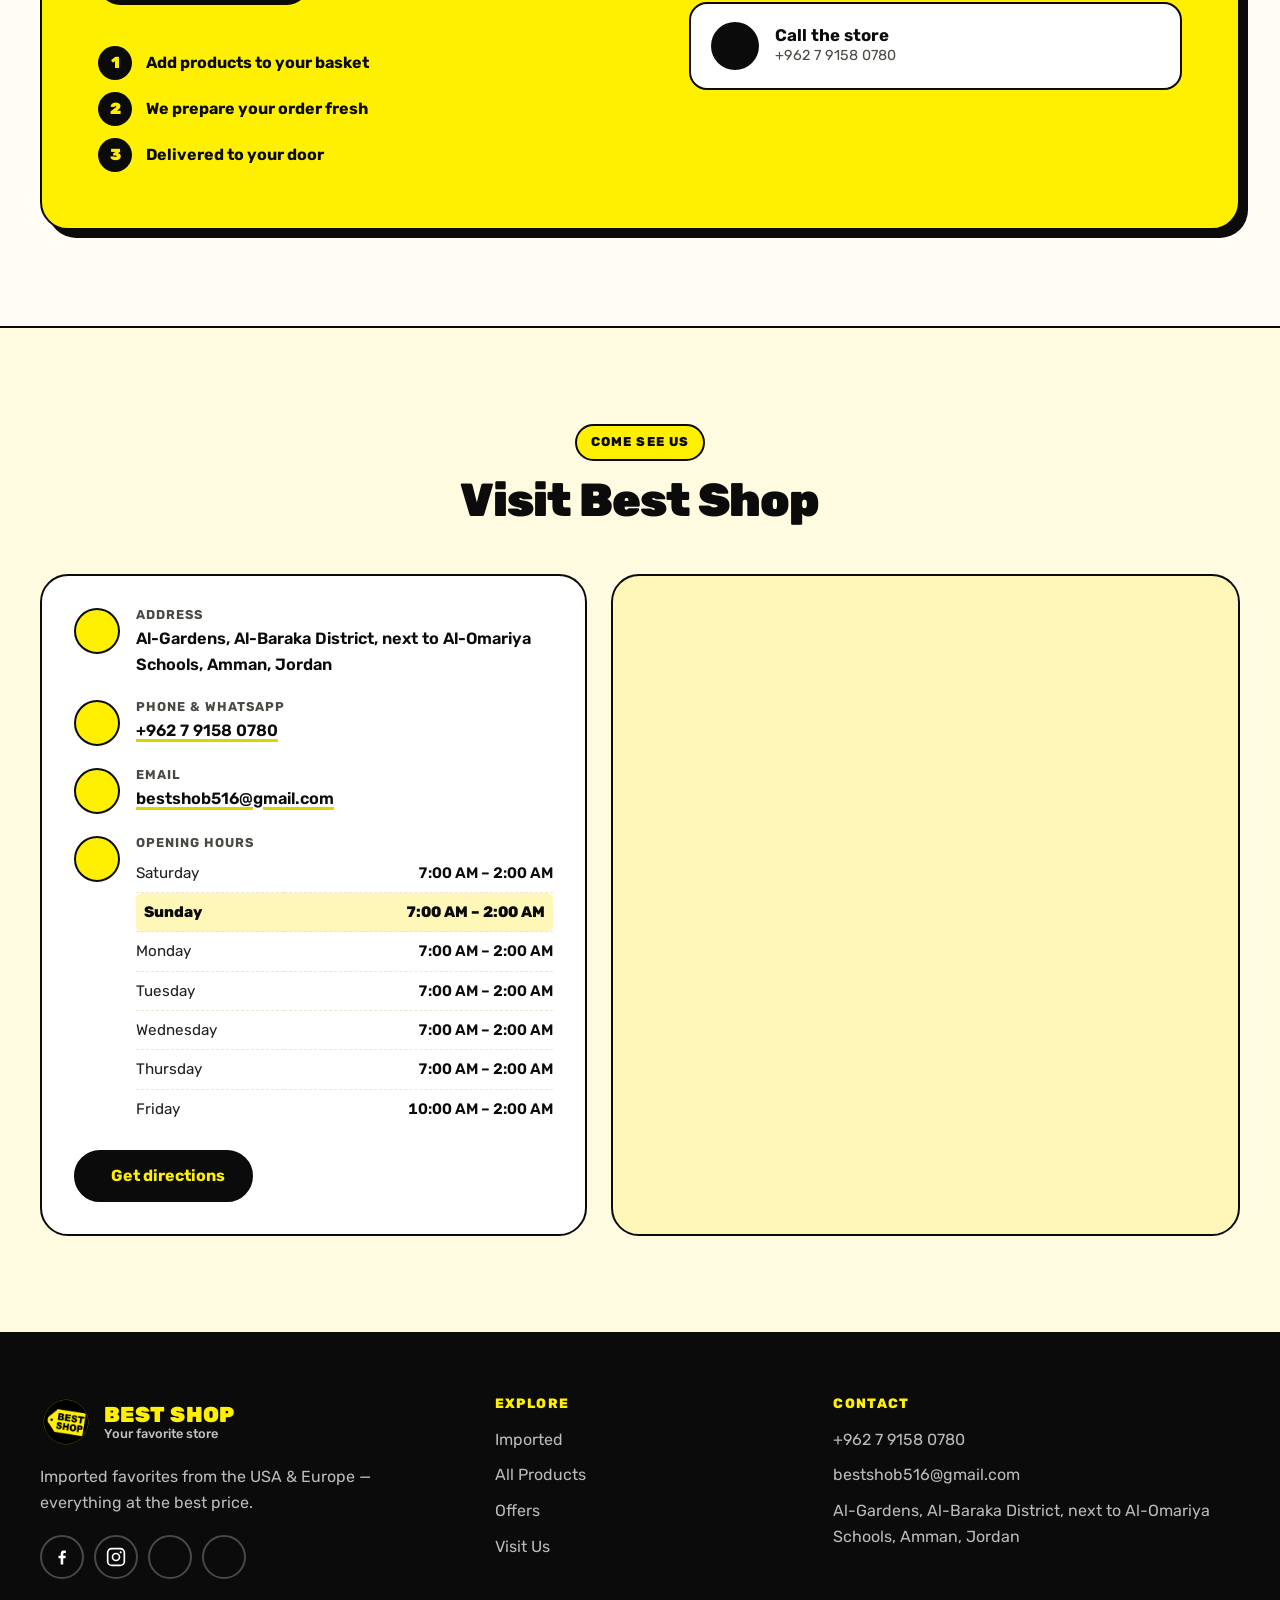
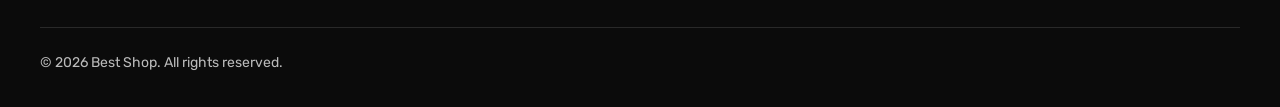
==== commit e4ea7fc9: "Add basket with 5 JD minimum order and WhatsApp checkout - Basket on every page: add products or off" ====
--- a/index.html
+++ b/index.html
@@ -174,6 +174,7 @@
             <span class="eyebrow" data-i18n="order.eyebrow">Delivery available</span>
             <h2 data-i18n="order.title">Stay home. We'll bring it to you.</h2>
             <p data-i18n="order.lead">Send us your list on WhatsApp, or order from our store on Talabat. Fast, easy and at the best price.</p>
+            <p class="min-pill"><i data-lucide="info" aria-hidden="true"></i><span data-i18n="order.min">Minimum order 5 JD</span></p>
             <ol class="steps">
               <li><span class="steps__n">1</span><span data-i18n="order.s1">Send your shopping list</span></li>
               <li><span class="steps__n">2</span><span data-i18n="order.s2">We prepare your order fresh</span></li>
--- a/styles.css
+++ b/styles.css
@@ -547,3 +547,102 @@
   html { scroll-behavior: auto; }
   .reveal { opacity: 1; transform: none; }
 }
+
+/* ============ Basket ============ */
+.product { position: relative; }
+.product__add {
+  position: absolute; bottom: 12px; inset-inline-end: 12px; width: 40px; height: 40px;
+  display: grid; place-items: center; border-radius: 50%; border: var(--border); cursor: pointer;
+  background: var(--yellow); color: var(--black); font: 800 1rem var(--font);
+  transition: transform .15s var(--ease), background-color .15s;
+}
+.product__add:hover { transform: scale(1.08); }
+.product__add.is-in { background: var(--black); color: var(--yellow); }
+.product__add svg.lucide { width: 20px; height: 20px; stroke-width: 3; }
+.product__price { padding-inline-end: 44px; }
+
+.basket-fab {
+  position: fixed; bottom: 92px; inset-inline-end: 22px; z-index: 60;
+  display: inline-flex; align-items: center; gap: 8px; min-height: 52px; padding: 0 16px 0 14px;
+  border-radius: 999px; border: var(--border); background: var(--black); color: var(--yellow);
+  font: 700 .95rem var(--font); cursor: pointer; box-shadow: 3px 3px 0 var(--yellow);
+  transition: transform .18s var(--ease);
+}
+.basket-fab:hover { transform: translateY(-2px); }
+.basket-fab__count {
+  min-width: 26px; height: 26px; padding: 0 6px; border-radius: 999px; display: grid; place-items: center;
+  background: var(--yellow); color: var(--black); font-weight: 900; font-size: .85rem;
+}
+.basket-fab.is-empty .basket-fab__label { display: none; }
+
+.drawer {
+  margin: 0 0 0 auto; width: min(440px, 100%); height: 100dvh; max-height: 100dvh; padding: 0;
+  border: 0; border-inline-start: var(--border); background: var(--paper); color: var(--ink-800);
+}
+html[dir="rtl"] .drawer { margin: 0 auto 0 0; }
+.drawer::backdrop { background: rgba(0, 0, 0, .55); }
+.drawer[open] { display: flex; flex-direction: column; animation: drawer-in .22s var(--ease); }
+@keyframes drawer-in { from { transform: translateX(30px); opacity: 0; } }
+.drawer__head {
+  display: flex; align-items: center; justify-content: space-between; gap: 12px;
+  padding: 12px 16px 12px 22px; background: var(--yellow); border-bottom: var(--border);
+}
+.drawer__head h2 { margin: 0; font-size: 1.4rem; }
+.drawer__head .viewer__close { position: static; float: none; margin: 0; background: var(--white); }
+.drawer__body { flex: 1; overflow-y: auto; padding: 18px 20px 28px; }
+.basket-empty { text-align: center; padding: 40px 0; display: grid; gap: 12px; justify-items: center; }
+.basket-empty > svg.lucide { width: 56px; height: 56px; padding: 12px; border-radius: 50%; background: var(--yellow); }
+.basket-min { font-weight: 700; color: var(--black); }
+.basket-list { list-style: none; margin: 0; padding: 0; display: grid; gap: 10px; }
+.basket-item {
+  display: grid; grid-template-columns: 56px 1fr auto; gap: 12px; align-items: center;
+  padding: 10px; background: var(--white); border: 2px solid var(--line-soft); border-radius: 14px;
+}
+.basket-item img { width: 56px; height: 56px; object-fit: contain; border-radius: 10px; background: #f6f5ef; }
+.basket-item__info { display: flex; flex-direction: column; min-width: 0; }
+.basket-item__name { font-weight: 600; font-size: .88rem; line-height: 1.3; color: var(--black); display: -webkit-box; -webkit-line-clamp: 2; -webkit-box-orient: vertical; overflow: hidden; }
+.basket-item__price { font-weight: 800; font-size: .95rem; color: var(--black); }
+.qty { display: inline-flex; align-items: center; gap: 4px; border: var(--border); border-radius: 999px; padding: 2px; }
+.qty button { width: 32px; height: 32px; display: grid; place-items: center; border: 0; border-radius: 50%; background: var(--yellow); color: var(--black); cursor: pointer; }
+.qty button svg.lucide { width: 16px; height: 16px; }
+.qty span { min-width: 22px; text-align: center; font-weight: 800; }
+.basket-sum { margin: 18px 0; padding: 16px; background: var(--white); border: var(--border); border-radius: 16px; }
+.basket-sum__row { display: flex; justify-content: space-between; align-items: baseline; font-weight: 700; color: var(--black); }
+.basket-sum__row strong { font-size: 1.4rem; font-weight: 900; }
+.min-bar { margin-top: 12px; }
+.min-bar__track { height: 10px; border-radius: 999px; background: var(--yellow-100); border: 1px solid var(--black); overflow: hidden; }
+.min-bar__track span { display: block; height: 100%; background: var(--black); border-radius: 999px; transition: width .3s var(--ease); }
+.min-bar p { margin: 8px 0 0; font-size: .88rem; font-weight: 700; color: #b91c1c; }
+.min-bar.is-ok p { color: #15803d; }
+.min-bar.is-ok .min-bar__track span { background: #16a34a; }
+.basket-note { margin: 10px 0 0; font-size: .8rem; color: var(--ink-600); }
+.checkout { display: grid; gap: 12px; }
+.checkout label { display: grid; gap: 4px; font-weight: 700; font-size: .88rem; color: var(--black); }
+.checkout input:not([type="radio"]), .checkout textarea {
+  width: 100%; padding: 12px 14px; border: var(--border); border-radius: 12px; background: var(--white);
+  font: 500 1rem var(--font); color: var(--black); resize: vertical;
+}
+.checkout input:focus, .checkout textarea:focus { outline: 3px solid var(--yellow); outline-offset: 0; }
+.pay { border: 0; padding: 0; margin: 0; display: grid; gap: 6px; }
+.pay legend { font-weight: 700; font-size: .88rem; color: var(--black); margin-bottom: 4px; }
+.pay__opt { display: flex !important; align-items: center; gap: 10px; padding: 10px 14px; border: var(--border); border-radius: 12px; background: var(--white); }
+.pay__opt input { width: 18px; height: 18px; accent-color: var(--black); }
+.form-error { margin: 0; color: #b91c1c; font-weight: 700; font-size: .9rem; }
+.btn--block { width: 100%; }
+.btn[disabled] { opacity: .45; cursor: not-allowed; transform: none; box-shadow: none; }
+.link-btn { background: none; border: 0; padding: 8px; font: 600 .88rem var(--font); color: var(--ink-600); text-decoration: underline; cursor: pointer; }
+.min-pill { display: inline-flex; align-items: center; gap: 8px; padding: 8px 14px; border-radius: 999px; background: var(--black); color: var(--yellow); font-weight: 700; font-size: .92rem; }
+.min-pill svg.lucide { width: 18px; height: 18px; }
+
+.toast {
+  position: fixed; bottom: 24px; left: 50%; z-index: 90; transform: translate(-50%, 20px);
+  padding: 12px 20px; border-radius: 999px; background: var(--black); color: var(--yellow);
+  font-weight: 700; opacity: 0; pointer-events: none; transition: opacity .2s, transform .2s var(--ease);
+}
+.toast.is-on { opacity: 1; transform: translate(-50%, 0); }
+
+@media (max-width: 600px) {
+  .product__add { width: 36px; height: 36px; bottom: 8px; inset-inline-end: 8px; }
+  .product__price { padding-inline-end: 38px; }
+  .basket-fab { bottom: 88px; inset-inline-end: 16px; }
+}
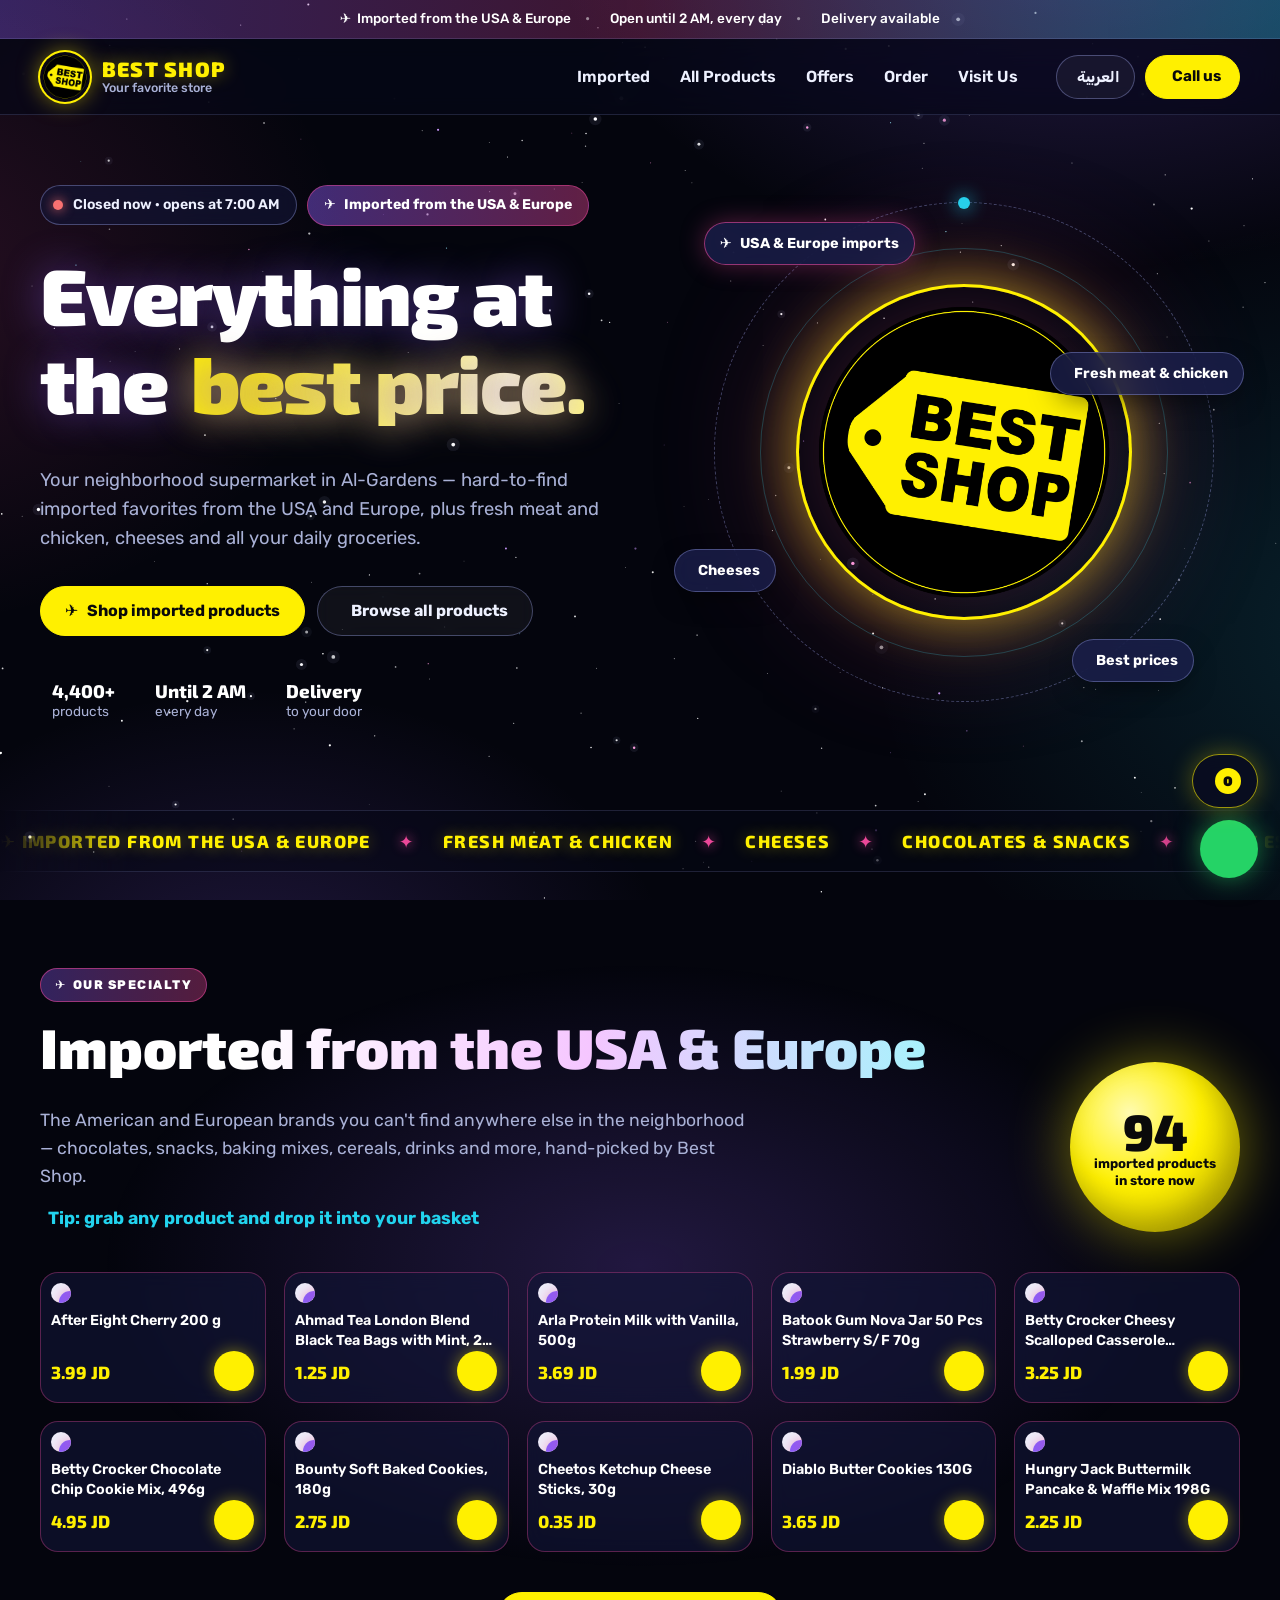
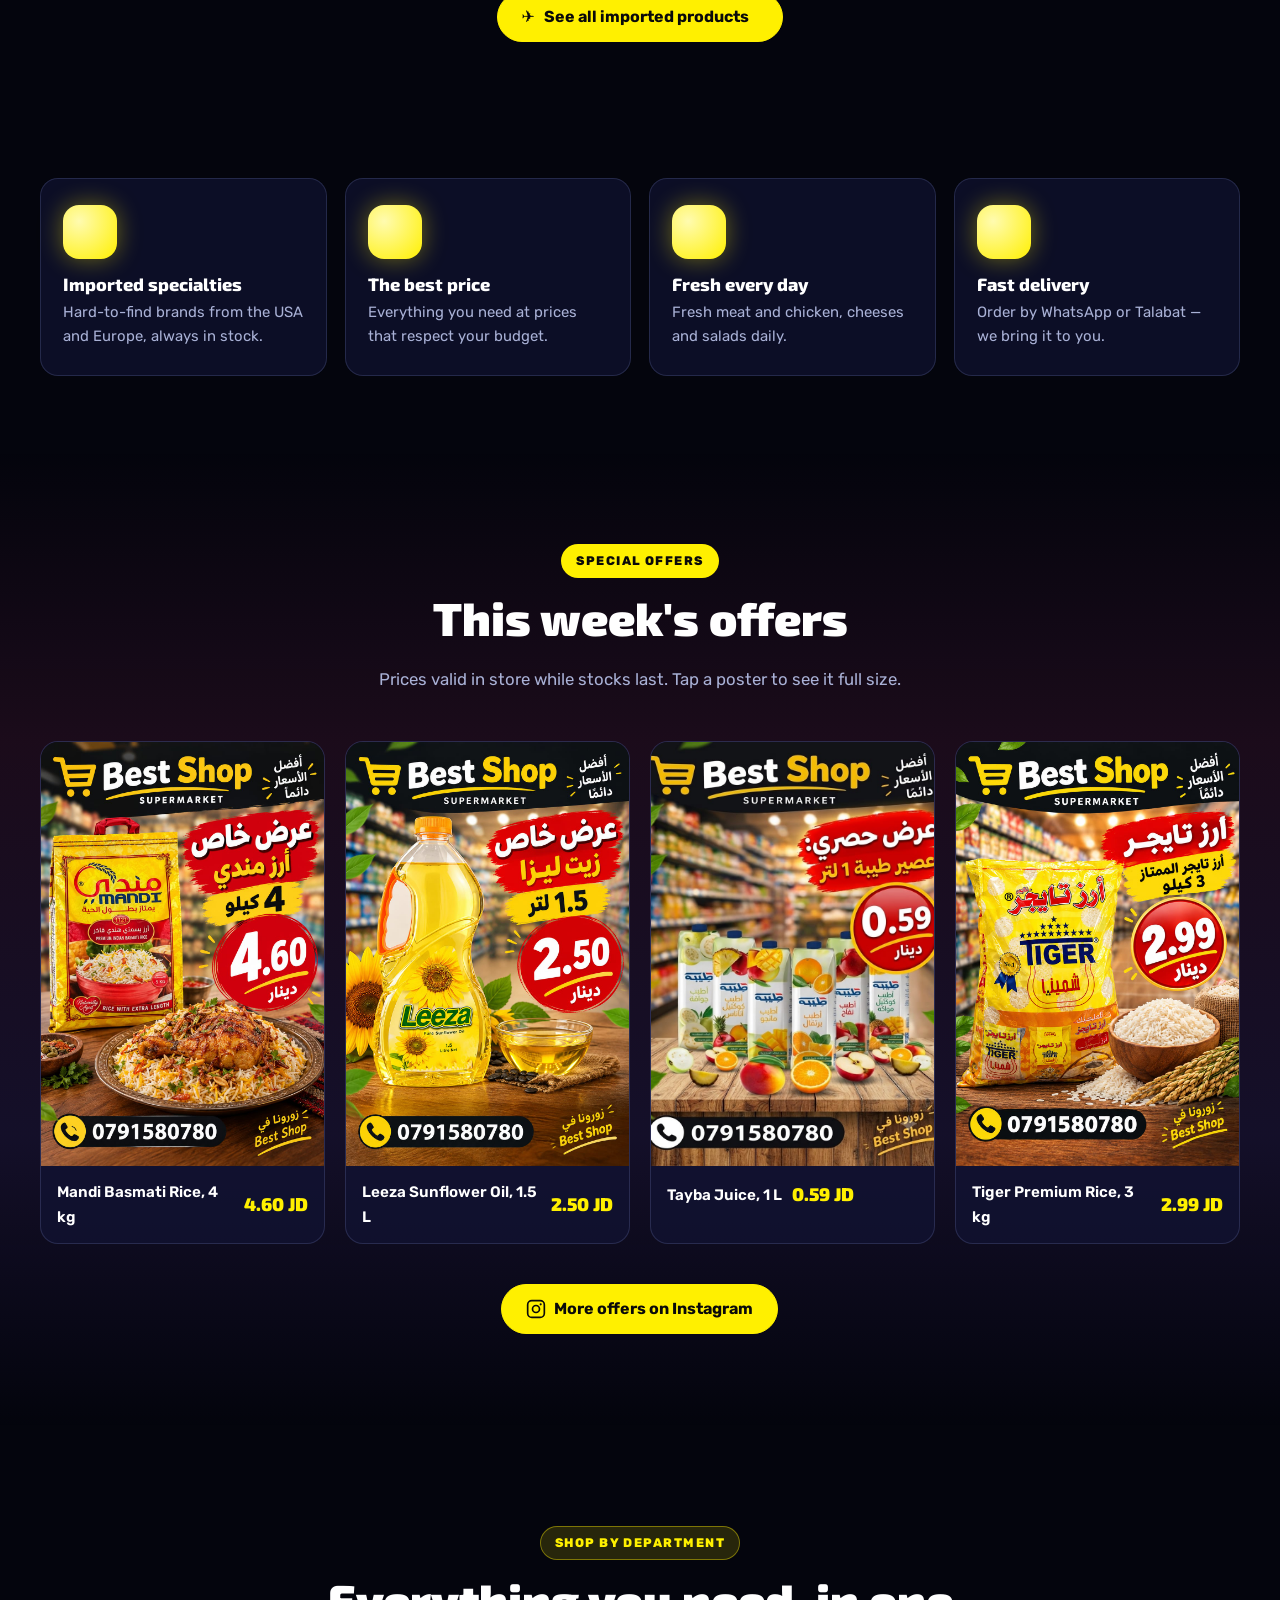
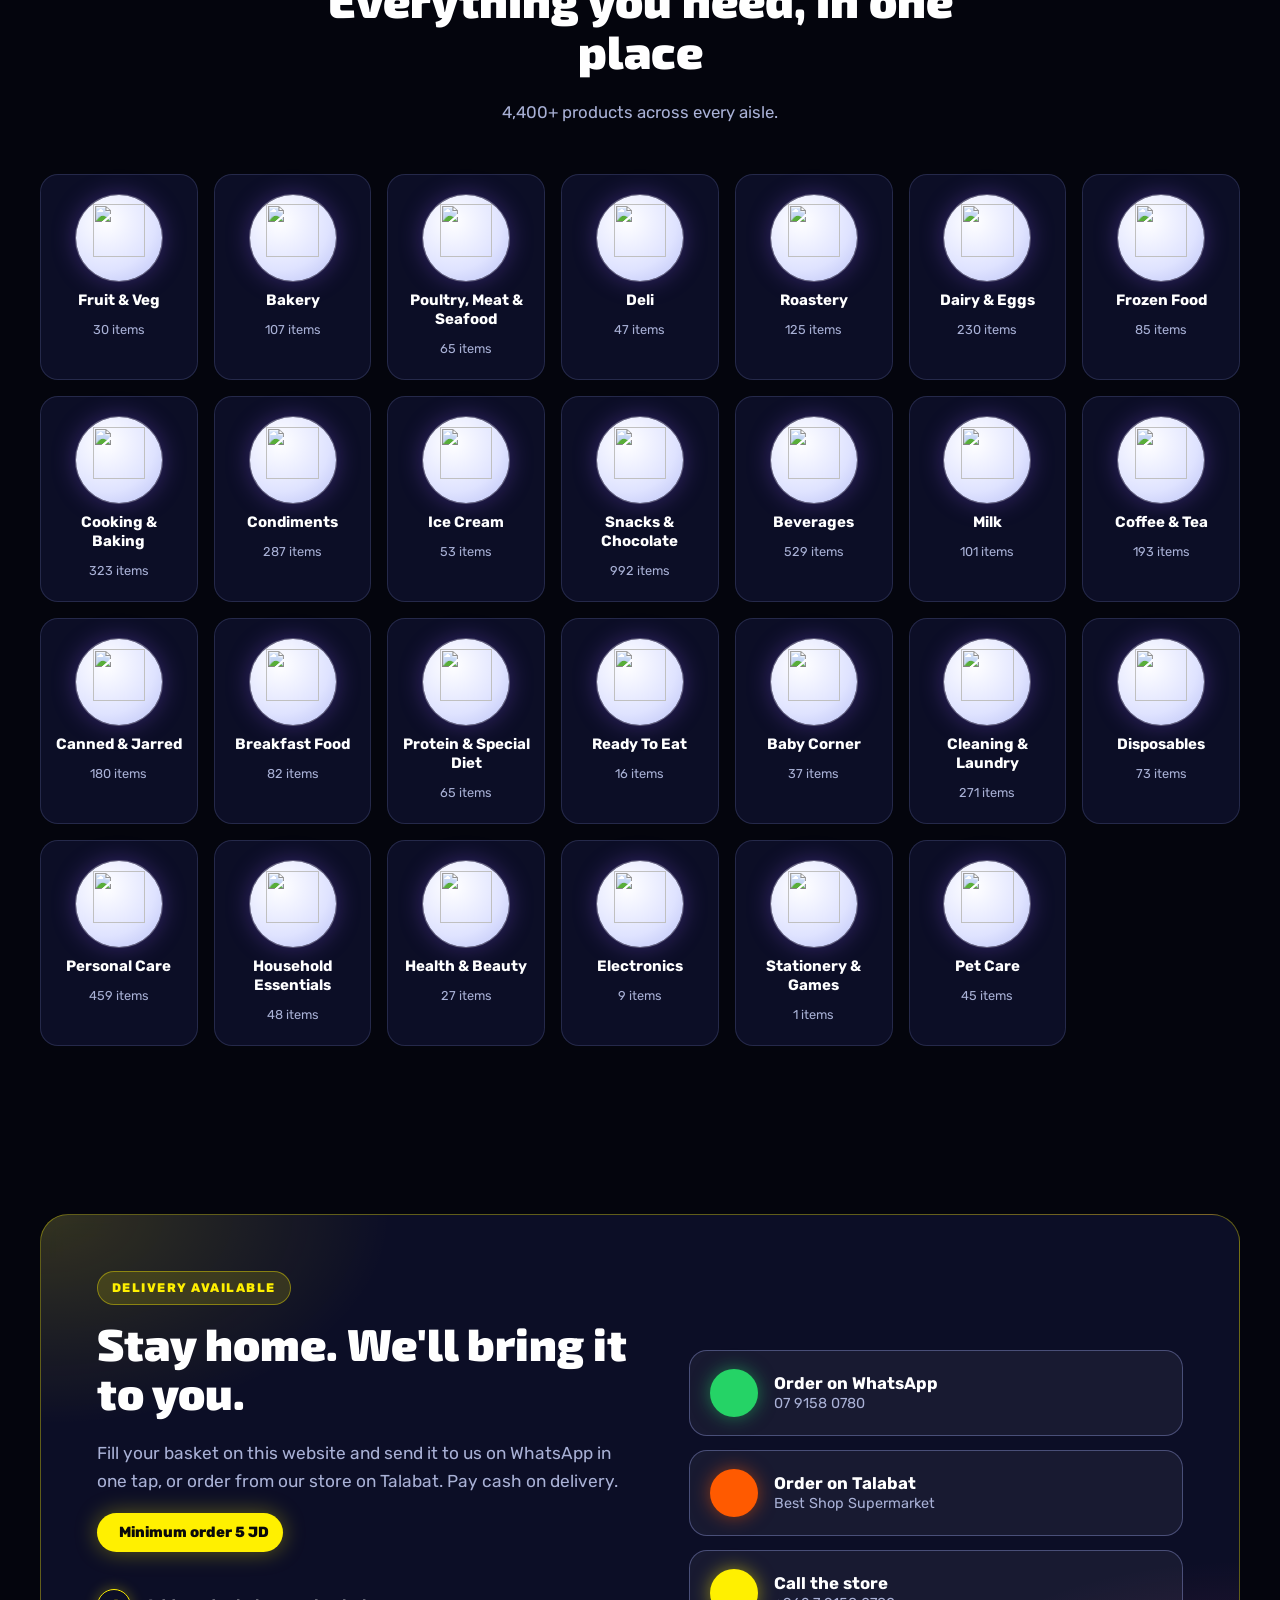
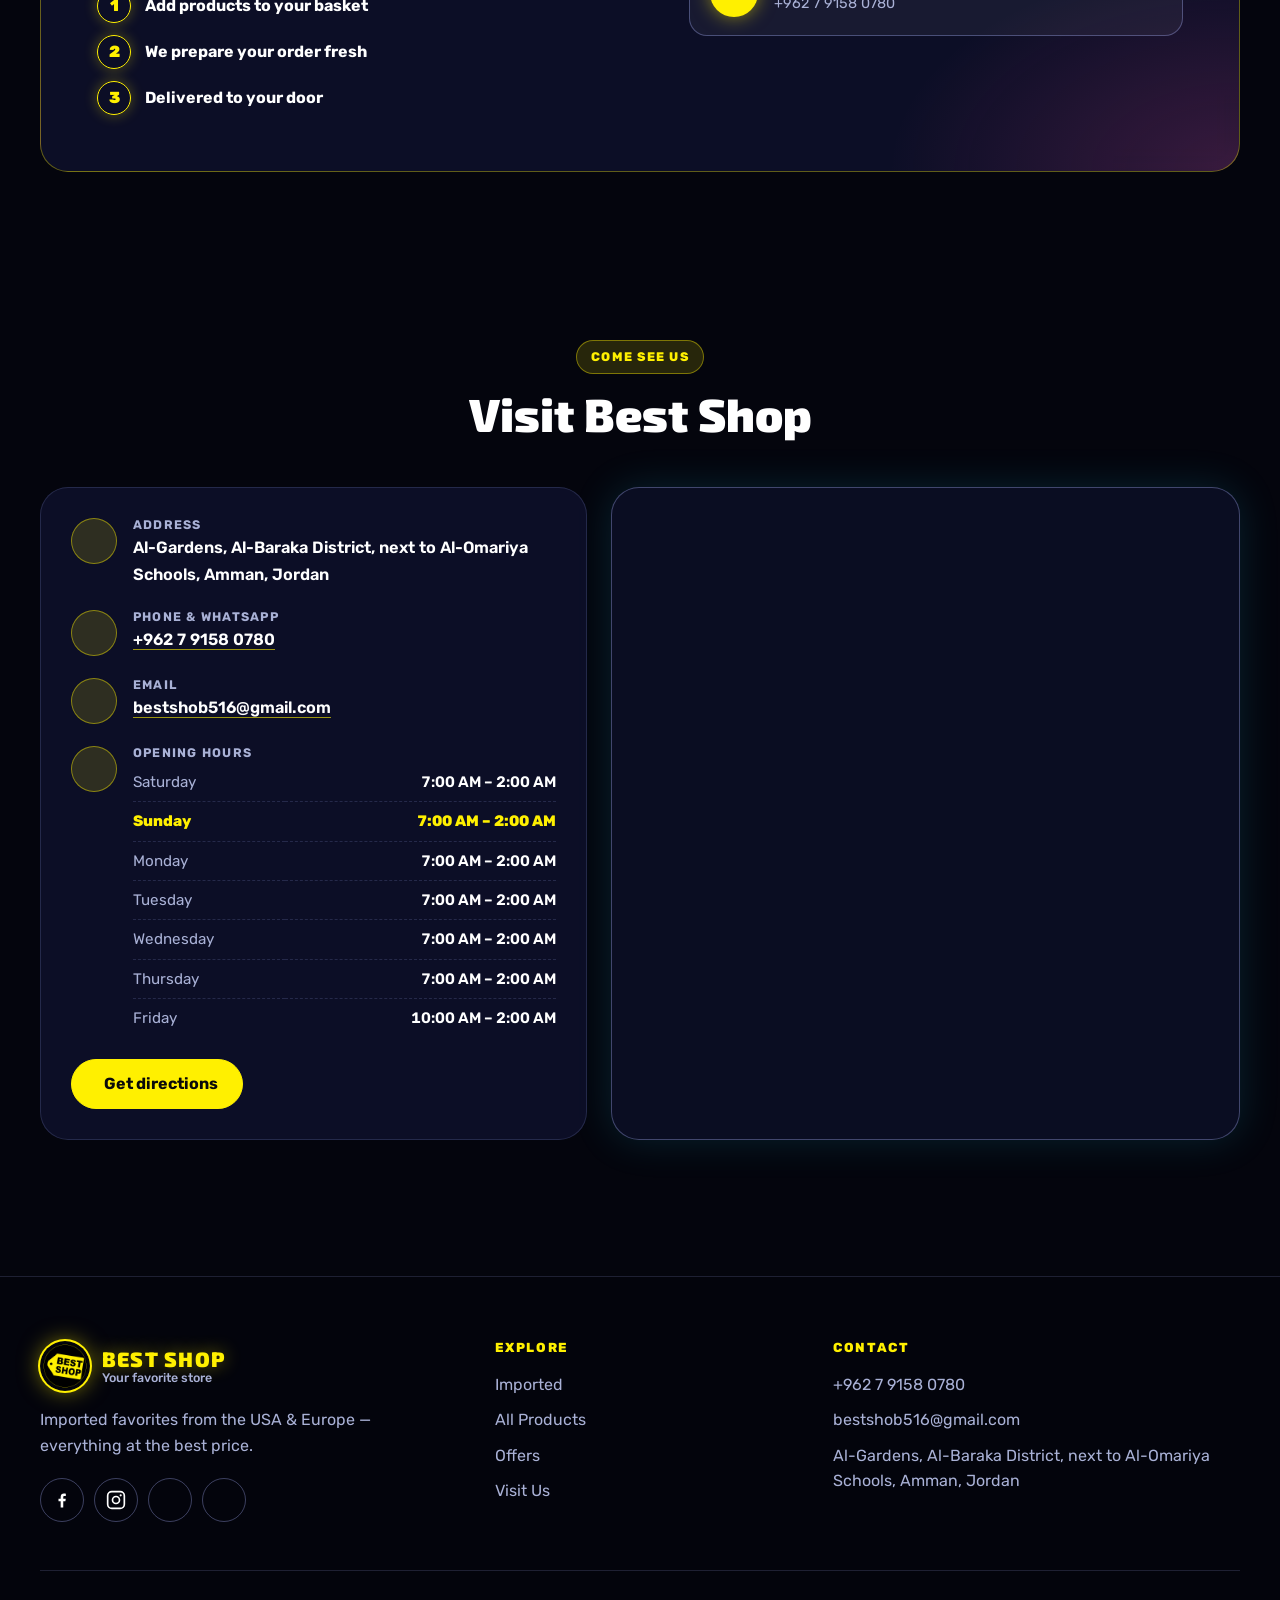
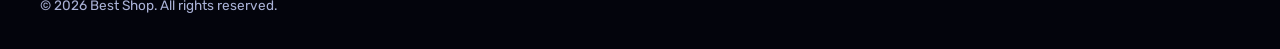
==== commit e14a1463: "Space theme with drag-to-basket product flights - Deep-space design: star field with parallax, shoot" ====
--- a/index.html
+++ b/index.html
@@ -5,7 +5,7 @@
   <meta name="viewport" content="width=device-width, initial-scale=1">
   <title>Best Shop — Imported Favorites from the USA & Europe | Al-Gardens, Amman</title>
   <meta name="description" content="Best Shop supermarket in Al-Gardens, Amman: hard-to-find imported products from the USA and Europe, fresh meat and chicken, cheeses and daily essentials at the best price. Open until 2 AM. Delivery available.">
-  <meta name="theme-color" content="#fff000">
+  <meta name="theme-color" content="#04050d">
   <meta property="og:title" content="Best Shop — Imported favorites from the USA & Europe">
   <meta property="og:description" content="Al-Gardens, Amman. 4,000+ products, imported specialties, open until 2 AM, delivery available.">
   <meta property="og:image" content="img/logo-square.png">
@@ -14,7 +14,7 @@
   <link rel="preconnect" href="https://fonts.googleapis.com">
   <link rel="preconnect" href="https://fonts.gstatic.com" crossorigin>
   <link rel="preconnect" href="https://talabat.dhmedia.io">
-  <link href="https://fonts.googleapis.com/css2?family=Rubik:wght@400;500;600;700;800;900&display=swap" rel="stylesheet">
+  <link href="https://fonts.googleapis.com/css2?family=Exo+2:wght@600;700;800;900&family=Rubik:wght@400;500;600;700;800;900&display=swap" rel="stylesheet">
   <link rel="stylesheet" href="styles.css">
 </head>
 <body data-page="home">
@@ -110,6 +110,7 @@
             <span class="eyebrow eyebrow--dark"><span aria-hidden="true">✈️</span> <span data-i18n="imp.eyebrow">Our specialty</span></span>
             <h2 data-i18n="imp.title">Imported from the USA & Europe</h2>
             <p data-i18n="imp.lead">The American and European brands you can't find anywhere else in the neighborhood — chocolates, snacks, baking mixes, cereals, drinks and more, hand-picked by Best Shop.</p>
+            <p class="drag-hint"><i data-lucide="hand" aria-hidden="true"></i><span data-i18n="imp.drag">Tip: grab any product and drop it into your basket</span></p>
           </div>
           <div class="imports__stat">
             <strong data-count="imported">95</strong>
@@ -287,5 +288,6 @@
   <script src="https://cdn.jsdelivr.net/npm/lucide@0.460.0/dist/umd/lucide.min.js"></script>
   <script src="config.js"></script>
   <script src="script.js"></script>
+  <script src="space.js"></script>
 </body>
 </html>
--- a/styles.css
+++ b/styles.css
@@ -1,500 +1,633 @@
-/* ============ Design tokens (from the Best Shop logo) ============ */
+/* =====================================================================
+   BEST SHOP — "Deep Space" theme
+   Brand yellow (#FFF000) is the star/sun accent on a deep-space canvas.
+   ===================================================================== */
 :root {
+  --space-0: #04050d;
+  --space-1: #0a0d22;
+  --space-2: #121638;
+  --glass: rgba(18, 22, 56, .62);
+  --glass-hi: rgba(28, 33, 80, .75);
+  --glass-soft: rgba(255, 255, 255, .05);
+  --stroke: rgba(170, 180, 255, .16);
+  --stroke-hi: rgba(170, 180, 255, .34);
+  --text: #eef1ff;
+  --muted: #a9b1d6;
   --yellow: #fff000;
-  --yellow-600: #e0d200;
-  --yellow-100: #fff7b8;
-  --yellow-50: #fffbe0;
-  --black: #0b0b0b;
-  --ink-800: #1f1f1d;
-  --ink-600: #4a4a45;
-  --paper: #fffdf5;
-  --white: #ffffff;
-  --line-soft: #ebe6cf;
+  --yellow-soft: rgba(255, 240, 0, .14);
+  --violet: #8b5cf6;
+  --magenta: #ec4899;
+  --cyan: #22d3ee;
+  --green: #34d399;
+  --red: #f87171;
   --wa: #25d366;
   --talabat: #ff5a00;
+  --photo-bg: #eef0fb;
 
   --radius-sm: 10px;
   --radius: 18px;
   --radius-lg: 28px;
-  --border: 2px solid var(--black);
-  --hard-shadow: 5px 5px 0 var(--black);
-  --hard-shadow-sm: 3px 3px 0 var(--black);
 
   --font: "Rubik", system-ui, -apple-system, "Segoe UI", Tahoma, sans-serif;
-  --header-h: 80px;
+  --font-display: "Exo 2", "Rubik", system-ui, sans-serif;
+  --header-h: 76px;
   --ease: cubic-bezier(.2, .7, .2, 1);
+  color-scheme: dark;
 }
 
 /* ============ Base ============ */
 *, *::before, *::after { box-sizing: border-box; }
-html { scroll-behavior: smooth; scroll-padding-top: calc(var(--header-h) + 12px); }
+html { scroll-behavior: smooth; scroll-padding-top: calc(var(--header-h) + 12px); background: var(--space-0); }
 body {
-  margin: 0; font-family: var(--font); font-size: 16px; line-height: 1.6;
-  color: var(--ink-800); background: var(--paper); -webkit-font-smoothing: antialiased;
-}
-h1, h2, h3 { color: var(--black); line-height: 1.1; margin: 0 0 .5em; font-weight: 800; }
-html[lang="ar"] h1, html[lang="ar"] h2, html[lang="ar"] h3 { line-height: 1.3; }
+  margin: 0; font-family: var(--font); font-size: 16px; line-height: 1.6; color: var(--text);
+  background:
+    radial-gradient(900px 600px at 85% -10%, rgba(139, 92, 246, .28), transparent 60%),
+    radial-gradient(800px 600px at -10% 30%, rgba(236, 72, 153, .16), transparent 60%),
+    radial-gradient(900px 700px at 110% 70%, rgba(34, 211, 238, .14), transparent 60%),
+    radial-gradient(700px 500px at 20% 110%, rgba(139, 92, 246, .2), transparent 60%),
+    var(--space-0);
+  background-attachment: fixed;
+  -webkit-font-smoothing: antialiased;
+  overflow-x: hidden;
+}
+h1, h2, h3 { font-family: var(--font-display); color: #fff; line-height: 1.1; margin: 0 0 .5em; font-weight: 800; }
+html[lang="ar"] h1, html[lang="ar"] h2, html[lang="ar"] h3 { font-family: var(--font); line-height: 1.3; }
 p { margin: 0 0 1em; }
 a { color: inherit; text-decoration: none; }
 img { display: block; max-width: 100%; }
+button, a { cursor: pointer; -webkit-tap-highlight-color: transparent; }
 svg.lucide, .brand-icon { width: 1.25em; height: 1.25em; flex-shrink: 0; stroke-width: 2.2; }
 .break { overflow-wrap: anywhere; }
-.container { width: min(1200px, 100% - 32px); margin-inline: auto; }
+.container { position: relative; width: min(1200px, 100% - 32px); margin-inline: auto; }
 .sr-only { position: absolute; width: 1px; height: 1px; padding: 0; margin: -1px; overflow: hidden; clip: rect(0 0 0 0); white-space: nowrap; border: 0; }
+main, .topbar, .header, .footer { position: relative; z-index: 1; }
+.header { z-index: 50; }
 
 .skip-link {
   position: absolute; inset-inline-start: 16px; top: -60px; z-index: 100;
-  background: var(--black); color: var(--yellow); padding: 10px 16px; border-radius: var(--radius-sm); font-weight: 700;
+  background: var(--yellow); color: #000; padding: 10px 16px; border-radius: var(--radius-sm); font-weight: 700;
 }
 .skip-link:focus { top: 12px; }
-:focus-visible { outline: 3px solid var(--black); outline-offset: 3px; border-radius: 6px; }
-.section--dark :focus-visible, .footer :focus-visible, .topbar :focus-visible { outline-color: var(--yellow); }
+:focus-visible { outline: 3px solid var(--yellow); outline-offset: 3px; border-radius: 8px; }
+
+/* Space canvases (added by space.js) */
+.space-bg, .space-fx { position: fixed; inset: 0; width: 100%; height: 100%; pointer-events: none; }
+.space-bg { z-index: 0; }
+.space-fx { z-index: 95; }
 
 /* ============ Buttons ============ */
 .btn {
-  display: inline-flex; align-items: center; justify-content: center; gap: .55em;
-  min-height: 52px; padding: 0 26px; border-radius: 999px; border: var(--border);
-  font: 700 1rem/1 var(--font); cursor: pointer; white-space: nowrap;
-  transition: transform .18s var(--ease), box-shadow .18s var(--ease), background-color .18s;
-}
-.btn:hover { transform: translate(-2px, -2px); box-shadow: var(--hard-shadow-sm); }
-.btn:active { transform: none; box-shadow: none; }
+  position: relative; display: inline-flex; align-items: center; justify-content: center; gap: .55em;
+  min-height: 50px; padding: 0 24px; border-radius: 999px; border: 1px solid var(--stroke-hi);
+  font: 700 1rem/1 var(--font); white-space: nowrap; color: var(--text); background: var(--glass-soft);
+  backdrop-filter: blur(8px); -webkit-backdrop-filter: blur(8px);
+  transition: transform .18s var(--ease), box-shadow .25s var(--ease), background-color .2s, border-color .2s;
+}
+.btn:hover { transform: translateY(-2px); }
+.btn:active { transform: scale(.98); }
 .btn--sm { min-height: 44px; padding: 0 18px; font-size: .95rem; }
-.btn--dark { background: var(--black); color: var(--yellow); }
-.btn--outline { background: var(--white); color: var(--black); }
-.btn--yellow { background: var(--yellow); color: var(--black); border-color: var(--yellow); }
-.btn--yellow:hover { box-shadow: 3px 3px 0 var(--white); }
+.btn--dark { background: var(--yellow); color: #0a0a0a; border-color: var(--yellow); }
+.btn--dark:hover { box-shadow: 0 0 0 4px rgba(255, 240, 0, .18), 0 0 36px rgba(255, 240, 0, .55); }
+.btn--outline:hover { border-color: var(--cyan); box-shadow: 0 0 26px rgba(34, 211, 238, .35); }
+.btn--yellow { background: var(--yellow); color: #0a0a0a; border-color: var(--yellow); }
+.btn--yellow:hover { box-shadow: 0 0 36px rgba(255, 240, 0, .5); }
+.btn--wa { background: var(--wa); color: #03220f; border-color: var(--wa); }
+.btn--wa:hover { box-shadow: 0 0 30px rgba(37, 211, 102, .5); }
+.btn--block { width: 100%; }
+.btn[disabled] { opacity: .4; cursor: not-allowed; transform: none; box-shadow: none; }
 
 /* ============ Top bar ============ */
-.topbar { background: var(--black); color: var(--yellow); font-size: .875rem; font-weight: 500; }
-.topbar__inner { display: flex; align-items: center; justify-content: center; gap: 14px; min-height: 40px; flex-wrap: wrap; }
+.topbar {
+  background: linear-gradient(90deg, rgba(139, 92, 246, .35), rgba(236, 72, 153, .25), rgba(34, 211, 238, .3));
+  border-bottom: 1px solid var(--stroke); color: #fff; font-size: .85rem; font-weight: 500;
+}
+.topbar__inner { display: flex; align-items: center; justify-content: center; gap: 14px; min-height: 38px; flex-wrap: wrap; }
 .topbar__inner > span, .topbar__inner > a { display: inline-flex; align-items: center; gap: 6px; }
-.topbar svg.lucide { width: 15px; height: 15px; }
+.topbar svg.lucide { width: 15px; height: 15px; color: var(--yellow); }
 .topbar a:hover { text-decoration: underline; }
 .topbar__sep { opacity: .5; }
 
 /* ============ Header ============ */
 .header {
-  position: sticky; top: 0; z-index: 50; height: var(--header-h);
-  background: var(--yellow); border-bottom: var(--border);
+  position: sticky; top: 0; height: var(--header-h);
+  background: rgba(6, 8, 22, .7); border-bottom: 1px solid var(--stroke);
+  backdrop-filter: saturate(160%) blur(16px); -webkit-backdrop-filter: saturate(160%) blur(16px);
 }
 .header__inner { height: 100%; display: flex; align-items: center; gap: 24px; }
-.brand { display: flex; align-items: center; gap: 12px; color: var(--black); }
-.brand__logo { width: 52px; height: 52px; }
+.brand { display: flex; align-items: center; gap: 12px; color: #fff; }
+.brand__logo { width: 50px; height: 50px; border-radius: 50%; box-shadow: 0 0 0 2px var(--yellow), 0 0 22px rgba(255, 240, 0, .5); }
 .brand__text { display: flex; flex-direction: column; line-height: 1.1; }
-.brand__name { white-space: nowrap; font-weight: 900; font-size: 1.35rem; text-transform: uppercase; letter-spacing: .02em; }
-html[lang="ar"] .brand__name { letter-spacing: 0; }
-.brand__tag { font-size: .8rem; font-weight: 500; opacity: .75; }
-.brand--light { color: var(--white); }
-.nav { display: flex; gap: 4px; margin-inline-start: auto; }
-.nav a { padding: 10px 16px; border-radius: 999px; font-weight: 600; color: var(--black); transition: background-color .18s; }
-.nav a:hover { background: rgba(11, 11, 11, .08); }
+.brand__name { font-family: var(--font-display); white-space: nowrap; font-weight: 900; font-size: 1.3rem; text-transform: uppercase; letter-spacing: .06em; color: var(--yellow); text-shadow: 0 0 18px rgba(255, 240, 0, .45); }
+html[lang="ar"] .brand__name { font-family: var(--font); letter-spacing: 0; }
+.brand__tag { font-size: .78rem; font-weight: 500; color: var(--muted); }
+.nav { display: flex; gap: 2px; margin-inline-start: auto; }
+.nav a { padding: 10px 14px; border-radius: 999px; font-weight: 600; color: var(--text); transition: background-color .2s, color .2s; }
+.nav a:hover, .nav a[aria-current="page"] { background: rgba(255, 255, 255, .08); color: var(--yellow); }
 .header__actions { display: flex; align-items: center; gap: 10px; }
 .lang-toggle, .menu-toggle {
-  display: inline-flex; align-items: center; gap: 6px; min-height: 44px; padding: 0 16px;
-  border: var(--border); background: var(--white); color: var(--black);
-  border-radius: 999px; font: 700 .95rem var(--font); cursor: pointer; transition: transform .18s var(--ease), box-shadow .18s var(--ease);
-}
-.lang-toggle:hover, .menu-toggle:hover { transform: translate(-2px, -2px); box-shadow: var(--hard-shadow-sm); }
+  display: inline-flex; align-items: center; gap: 6px; min-height: 44px; padding: 0 14px;
+  border: 1px solid var(--stroke-hi); background: var(--glass-soft); color: var(--text);
+  border-radius: 999px; font: 700 .92rem var(--font); transition: border-color .2s, box-shadow .2s;
+}
+.lang-toggle:hover, .menu-toggle:hover { border-color: var(--cyan); box-shadow: 0 0 20px rgba(34, 211, 238, .3); }
 .menu-toggle { display: none; width: 44px; padding: 0; justify-content: center; }
 
 /* ============ Hero ============ */
-.hero { position: relative; overflow: hidden; background: var(--yellow); border-bottom: var(--border); }
-.hero::before {
-  content: ""; position: absolute; inset: 0; pointer-events: none; opacity: .1;
-  background-image: radial-gradient(var(--black) 1.2px, transparent 1.2px);
-  background-size: 22px 22px;
-}
-.hero__inner { position: relative; display: grid; grid-template-columns: 1.15fr 1fr; gap: 40px; align-items: center; padding-block: 64px 80px; }
+.hero { position: relative; overflow: hidden; }
+.hero__inner { display: grid; grid-template-columns: 1.1fr 1fr; gap: 40px; align-items: center; padding-block: 70px 90px; }
+.hero__badges { display: flex; flex-wrap: wrap; gap: 10px; margin-bottom: 24px; }
 .status {
-  display: inline-flex; align-items: center; gap: 10px;
-  padding: 8px 16px 8px 12px; border-radius: 999px; background: var(--white);
-  border: var(--border); font-size: .9rem; font-weight: 600; color: var(--black);
-}
-.status__dot { width: 10px; height: 10px; border-radius: 50%; background: var(--ink-600); }
-.status.is-open .status__dot { background: #16a34a; box-shadow: 0 0 0 4px rgba(22, 163, 74, .2); animation: pulse 2s infinite; }
-.status.is-closed .status__dot { background: #dc2626; }
-@keyframes pulse { 50% { box-shadow: 0 0 0 7px rgba(22, 163, 74, 0); } }
-.hero h1 { font-size: clamp(2.6rem, 6vw, 4.75rem); font-weight: 900; letter-spacing: -.03em; }
+  display: inline-flex; align-items: center; gap: 10px; padding: 8px 16px 8px 12px; border-radius: 999px;
+  background: var(--glass); border: 1px solid var(--stroke-hi); font-size: .88rem; font-weight: 600;
+  backdrop-filter: blur(8px); -webkit-backdrop-filter: blur(8px);
+}
+.status__dot { width: 10px; height: 10px; border-radius: 50%; background: var(--muted); }
+.status.is-open .status__dot { background: var(--green); box-shadow: 0 0 12px var(--green); animation: pulse 2s infinite; }
+.status.is-closed .status__dot { background: var(--red); box-shadow: 0 0 12px var(--red); }
+@keyframes pulse { 50% { box-shadow: 0 0 2px var(--green); } }
+.import-pill {
+  display: inline-flex; align-items: center; gap: 8px; padding: 8px 16px; border-radius: 999px;
+  background: linear-gradient(90deg, rgba(139, 92, 246, .45), rgba(236, 72, 153, .4));
+  border: 1px solid rgba(236, 72, 153, .5); font-size: .88rem; font-weight: 700; color: #fff;
+  transition: box-shadow .25s;
+}
+.import-pill:hover { box-shadow: 0 0 26px rgba(236, 72, 153, .5); }
+.hero h1 { font-size: clamp(2.7rem, 6.4vw, 5rem); font-weight: 900; letter-spacing: -.02em; text-shadow: 0 0 40px rgba(139, 92, 246, .45); }
 html[lang="ar"] .hero h1 { letter-spacing: 0; }
 .hl {
-  display: inline-block; background: var(--black); color: var(--yellow);
-  padding: 0 .22em .04em; border-radius: 14px; transform: rotate(-1.5deg);
-}
-.lead { font-size: 1.2rem; color: var(--ink-800); max-width: 32em; margin-bottom: 30px; }
+  display: inline-block; padding: 0 .1em;
+  background: linear-gradient(100deg, var(--yellow) 10%, #fffbc2 40%, var(--yellow) 70%);
+  background-size: 200% 100%; -webkit-background-clip: text; background-clip: text; color: transparent;
+  filter: drop-shadow(0 0 18px rgba(255, 240, 0, .45)); animation: shine 6s linear infinite;
+}
+@keyframes shine { to { background-position: -200% 0; } }
+.lead { font-size: 1.15rem; color: var(--muted); max-width: 33em; margin-bottom: 32px; }
 .hero__cta { display: flex; flex-wrap: wrap; gap: 12px; }
-.hero__facts { display: flex; flex-wrap: wrap; gap: 14px 28px; list-style: none; padding: 0; margin: 40px 0 0; }
+.hero__facts { display: flex; flex-wrap: wrap; gap: 14px 28px; list-style: none; padding: 0; margin: 44px 0 0; }
 .hero__facts li { display: flex; align-items: center; gap: 12px; }
 .hero__facts li > svg.lucide {
-  width: 46px; height: 46px; padding: 11px; border-radius: 50%; background: var(--black); color: var(--yellow);
+  width: 46px; height: 46px; padding: 11px; border-radius: 50%; color: var(--yellow);
+  background: var(--glass); border: 1px solid var(--stroke-hi);
 }
 .hero__facts div { display: flex; flex-direction: column; line-height: 1.25; }
-.hero__facts strong { font-size: 1.1rem; font-weight: 800; color: var(--black); }
-.hero__facts span { font-size: .875rem; color: var(--ink-800); }
-
-.hero__visual { position: relative; aspect-ratio: 1; max-width: 480px; width: 100%; justify-self: center; }
-.hero__ring {
-  position: absolute; inset: 2%; border-radius: 50%; border: 3px dashed var(--black); opacity: .35;
-  animation: spin 40s linear infinite;
-}
+.hero__facts strong { font-family: var(--font-display); font-size: 1.15rem; font-weight: 800; color: #fff; }
+.hero__facts span { font-size: .85rem; color: var(--muted); }
+
+/* The logo as a planet with orbit rings and satellites */
+.hero__visual { position: relative; aspect-ratio: 1; max-width: 500px; width: 100%; justify-self: center; }
+.hero__visual::before {
+  content: ""; position: absolute; inset: 14%; border-radius: 50%;
+  background: radial-gradient(circle, rgba(255, 240, 0, .35), rgba(236, 72, 153, .18) 45%, transparent 70%);
+  filter: blur(30px); animation: breathe 6s ease-in-out infinite;
+}
+@keyframes breathe { 50% { transform: scale(1.12); opacity: .75; } }
+.hero__ring { position: absolute; inset: 0; border-radius: 50%; border: 1px dashed rgba(170, 180, 255, .35); animation: spin 60s linear infinite; }
+.hero__ring::before, .hero__ring::after { content: ""; position: absolute; border-radius: 50%; }
+.hero__ring::before { inset: 9%; border: 1px solid rgba(34, 211, 238, .25); }
+.hero__ring::after { top: -6px; left: 50%; width: 12px; height: 12px; margin-left: -6px; background: var(--cyan); box-shadow: 0 0 18px var(--cyan); }
 @keyframes spin { to { transform: rotate(360deg); } }
 .hero__logo {
-  position: absolute; inset: 6%; width: 88%; height: 88%;
-  filter: drop-shadow(8px 10px 0 rgba(0, 0, 0, .18));
+  position: absolute; inset: 17%; width: 66%; height: 66%; border-radius: 50%;
+  box-shadow: 0 0 0 3px var(--yellow), 0 0 60px rgba(255, 240, 0, .55), 0 0 140px rgba(236, 72, 153, .35);
+  animation: float 7s ease-in-out infinite;
 }
 .chip {
-  position: absolute; display: inline-flex; align-items: center; gap: 8px;
-  padding: 10px 16px; border-radius: 999px; background: var(--white); border: var(--border);
-  box-shadow: var(--hard-shadow-sm); font-weight: 700; font-size: .95rem; color: var(--black);
-  white-space: nowrap; animation: float 6s ease-in-out infinite;
-}
-.chip svg.lucide { width: 20px; height: 20px; }
-.chip--1 { top: 6%;  inset-inline-start: -4%; }
+  position: absolute; display: inline-flex; align-items: center; gap: 8px; padding: 9px 15px; border-radius: 999px;
+  background: var(--glass-hi); border: 1px solid var(--stroke-hi); font-weight: 700; font-size: .9rem; color: #fff;
+  backdrop-filter: blur(10px); -webkit-backdrop-filter: blur(10px); white-space: nowrap;
+  box-shadow: 0 10px 30px -10px rgba(0, 0, 0, .7); animation: float 6s ease-in-out infinite;
+}
+.chip svg.lucide { width: 19px; height: 19px; color: var(--yellow); }
+.chip--1 { top: 4%; inset-inline-start: -2%; border-color: rgba(236, 72, 153, .6); box-shadow: 0 0 24px rgba(236, 72, 153, .35); }
 .chip--2 { top: 30%; inset-inline-end: -6%; animation-delay: -1.5s; }
 .chip--3 { bottom: 22%; inset-inline-start: -8%; animation-delay: -3s; }
 .chip--4 { bottom: 4%; inset-inline-end: 4%; animation-delay: -4.5s; }
-@keyframes float { 50% { transform: translateY(-10px); } }
+@keyframes float { 50% { transform: translateY(-12px); } }
 
 /* ============ Marquee ============ */
-.marquee { background: var(--black); color: var(--yellow); overflow: hidden; border-bottom: var(--border); }
+.marquee {
+  position: relative; z-index: 1; overflow: hidden;
+  border-block: 1px solid var(--stroke); background: rgba(6, 8, 22, .55);
+  -webkit-mask-image: linear-gradient(90deg, transparent, #000 10%, #000 90%, transparent);
+          mask-image: linear-gradient(90deg, transparent, #000 10%, #000 90%, transparent);
+}
 .marquee__track {
-  display: flex; width: max-content; gap: 0; padding-block: 16px;
-  font-weight: 800; font-size: 1.15rem; text-transform: uppercase; letter-spacing: .04em;
-  animation: marquee 35s linear infinite;
-}
-html[lang="ar"] .marquee__track { letter-spacing: 0; animation-name: marquee-rtl; }
+  display: flex; width: max-content; padding-block: 16px;
+  font-family: var(--font-display); font-weight: 800; font-size: 1.1rem; text-transform: uppercase; letter-spacing: .08em;
+  color: var(--yellow); text-shadow: 0 0 16px rgba(255, 240, 0, .4);
+  animation: marquee 40s linear infinite;
+}
+html[lang="ar"] .marquee__track { font-family: var(--font); letter-spacing: 0; animation-name: marquee-rtl; }
 .marquee__track span { display: inline-flex; align-items: center; gap: 28px; padding-inline-end: 28px; }
-.marquee__track span::after { content: "★"; font-size: .9em; }
+.marquee__track span::after { content: "✦"; color: var(--magenta); text-shadow: 0 0 12px var(--magenta); }
 @keyframes marquee { to { transform: translateX(-50%); } }
 @keyframes marquee-rtl { to { transform: translateX(50%); } }
 
 /* ============ Sections ============ */
-.section { padding-block: 96px; }
-.section--soft { background: var(--yellow-50); border-top: var(--border); }
-.section--dark { background: var(--black); color: rgba(255, 255, 255, .8); }
-.section--dark h2 { color: var(--white); }
-.section--features { padding-block: 72px; }
-.section__head { text-align: center; max-width: 660px; margin: 0 auto 48px; }
-.section__head h2 { font-size: clamp(2rem, 4vw, 2.9rem); font-weight: 900; letter-spacing: -.02em; }
-html[lang="ar"] .section__head h2 { letter-spacing: 0; }
-.section__head p { color: var(--ink-600); font-size: 1.05rem; }
-.section--dark .section__head p { color: rgba(255, 255, 255, .7); }
+.section { position: relative; padding-block: 96px; }
+.section--tight { padding-block: 72px; }
+.section--features { padding-block: 40px 72px; }
+.section__head { text-align: center; max-width: 680px; margin: 0 auto 48px; }
+.section__head h2 { font-size: clamp(2rem, 4vw, 2.9rem); font-weight: 900; }
+.section__head p { color: var(--muted); font-size: 1.05rem; }
 .eyebrow {
-  display: inline-block; margin-bottom: 14px; padding: 6px 14px; border-radius: 999px;
-  background: var(--yellow); color: var(--black); border: var(--border);
-  font-size: .8rem; font-weight: 800; text-transform: uppercase; letter-spacing: .08em;
-}
-html[lang="ar"] .eyebrow { letter-spacing: 0; font-size: .9rem; }
-.eyebrow--yellow { border-color: var(--yellow); }
+  display: inline-flex; align-items: center; gap: 6px; margin-bottom: 14px; padding: 6px 14px; border-radius: 999px;
+  background: var(--yellow-soft); color: var(--yellow); border: 1px solid rgba(255, 240, 0, .4);
+  font-size: .78rem; font-weight: 800; text-transform: uppercase; letter-spacing: .12em;
+}
+html[lang="ar"] .eyebrow { letter-spacing: 0; font-size: .88rem; }
+.eyebrow--dark { background: linear-gradient(90deg, rgba(139, 92, 246, .35), rgba(236, 72, 153, .35)); color: #fff; border-color: rgba(236, 72, 153, .55); }
+.eyebrow--yellow { background: var(--yellow); color: #0a0a0a; }
+.center-cta { text-align: center; margin: 40px 0 0; }
+
+/* ============ Imported specialty ============ */
+.section--imports::before {
+  content: ""; position: absolute; inset: 40px 0; z-index: -1; pointer-events: none;
+  background: radial-gradient(60% 55% at 50% 45%, rgba(139, 92, 246, .22), transparent 70%);
+}
+.imports__head { display: grid; grid-template-columns: 1fr auto; gap: 32px; align-items: end; margin-bottom: 40px; }
+.imports__head h2 {
+  font-size: clamp(2.2rem, 4.6vw, 3.5rem); font-weight: 900;
+  background: linear-gradient(95deg, #fff 20%, #f5c6ff 55%, #a5f3fc 90%); -webkit-background-clip: text; background-clip: text; color: transparent;
+}
+.imports__head p { font-size: 1.1rem; color: var(--muted); max-width: 40em; margin: 0; }
+.drag-hint { display: inline-flex; align-items: center; gap: 8px; margin-top: 14px !important; font-size: .92rem; font-weight: 700; color: var(--cyan) !important; }
+.drag-hint svg.lucide { width: 18px; height: 18px; }
+.imports__stat {
+  position: relative; display: flex; flex-direction: column; align-items: center; justify-content: center; text-align: center;
+  width: 170px; height: 170px; border-radius: 50%; padding: 18px;
+  background: radial-gradient(circle at 35% 30%, #fffbb0, var(--yellow) 45%, #c9b800 100%); color: #0a0a0a;
+  box-shadow: 0 0 60px rgba(255, 240, 0, .45), inset -10px -14px 30px rgba(0, 0, 0, .25);
+}
+.imports__stat strong { font-family: var(--font-display); font-size: 3.2rem; font-weight: 900; line-height: 1; }
+.imports__stat span { font-size: .82rem; font-weight: 700; line-height: 1.25; }
+
+/* ============ Product cards ============ */
+.product-grid { display: grid; grid-template-columns: repeat(auto-fill, minmax(190px, 1fr)); gap: 18px; }
+.product-grid--home { grid-template-columns: repeat(5, 1fr); }
+.product { position: relative; min-width: 0; }
+.product__open {
+  position: relative; width: 100%; height: 100%; display: flex; flex-direction: column; gap: 8px; padding: 10px 10px 16px;
+  text-align: start; font: inherit; color: inherit; border-radius: var(--radius);
+  background: var(--glass); border: 1px solid var(--stroke);
+  backdrop-filter: blur(10px); -webkit-backdrop-filter: blur(10px);
+  transition: transform .25s var(--ease), box-shadow .3s var(--ease), border-color .3s, opacity .3s, filter .3s;
+  user-select: none; -webkit-user-select: none; -webkit-touch-callout: none; cursor: grab;
+}
+.product__open::before {
+  content: ""; position: absolute; inset: -1px; border-radius: inherit; padding: 1px; pointer-events: none; opacity: 0;
+  background: linear-gradient(135deg, var(--violet), var(--magenta), var(--cyan), var(--yellow));
+  -webkit-mask: linear-gradient(#000 0 0) content-box, linear-gradient(#000 0 0);
+  -webkit-mask-composite: xor; mask-composite: exclude; transition: opacity .3s;
+}
+.product__open:hover { transform: translateY(-5px); box-shadow: 0 20px 40px -18px rgba(139, 92, 246, .6); border-color: transparent; }
+.product__open:hover::before { opacity: 1; }
+.product--imp .product__open { border-color: rgba(236, 72, 153, .35); }
+.product.is-lifted .product__open { opacity: .25; transform: scale(.94); filter: blur(1px); }
+.product__media { position: relative; display: block; aspect-ratio: 1; border-radius: 13px; overflow: hidden; background: var(--photo-bg); }
+.product__media img { width: 100%; height: 100%; object-fit: contain; mix-blend-mode: multiply; pointer-events: none; transition: transform .35s var(--ease); -webkit-user-drag: none; }
+.product__open:hover .product__media img { transform: scale(1.06); }
+.product__name {
+  font-weight: 600; font-size: .9rem; line-height: 1.35; color: #fff;
+  display: -webkit-box; -webkit-line-clamp: 2; -webkit-box-orient: vertical; overflow: hidden; min-height: 2.7em;
+}
+.product__price { display: flex; align-items: baseline; gap: 8px; flex-wrap: wrap; margin-top: auto; padding-inline-end: 44px; }
+.product__price strong { font-family: var(--font-display); font-size: 1.1rem; font-weight: 800; color: var(--yellow); }
+.product__price s { font-size: .8rem; color: var(--muted); }
+.badge {
+  position: absolute; top: 8px; display: inline-flex; align-items: center; gap: 4px;
+  padding: 4px 9px; border-radius: 999px; font-size: .72rem; font-weight: 800; line-height: 1.2;
+}
+.badge--imp { inset-inline-start: 8px; color: #fff; background: linear-gradient(90deg, var(--violet), var(--magenta)); box-shadow: 0 0 14px rgba(236, 72, 153, .5); }
+.badge--sale { inset-inline-end: 8px; background: var(--red); color: #1a0000; }
+.product__add {
+  position: absolute; bottom: 12px; inset-inline-end: 12px; width: 40px; height: 40px; z-index: 2;
+  display: grid; place-items: center; border-radius: 50%; border: 0;
+  background: var(--yellow); color: #0a0a0a; font: 800 1rem var(--font);
+  box-shadow: 0 0 16px rgba(255, 240, 0, .45); transition: transform .15s var(--ease), box-shadow .2s;
+}
+.product__add:hover { transform: scale(1.1); box-shadow: 0 0 26px rgba(255, 240, 0, .7); }
+.product__add.is-in { background: linear-gradient(135deg, var(--violet), var(--magenta)); color: #fff; box-shadow: 0 0 18px rgba(236, 72, 153, .6); }
+.product__add svg.lucide { width: 20px; height: 20px; stroke-width: 3; }
+
+/* The flying copy of a product while it is dragged (space.js) */
+.drag-ghost {
+  position: fixed; left: 0; top: 0; z-index: 96; width: 150px; height: 150px; pointer-events: none;
+  border-radius: 50%; display: grid; place-items: center; background: var(--photo-bg);
+  box-shadow: 0 0 0 3px rgba(255, 255, 255, .9), 0 0 40px 8px hsla(var(--h, 280), 95%, 65%, .85), 0 0 90px 24px hsla(var(--h, 280), 95%, 60%, .45);
+  will-change: transform;
+}
+.drag-ghost img { width: 76%; height: 76%; object-fit: contain; mix-blend-mode: multiply; }
+body.is-dragging, body.is-dragging * { cursor: grabbing !important; user-select: none; }
 
 /* ============ Features ============ */
-.features__grid { display: grid; grid-template-columns: repeat(4, 1fr); gap: 20px; }
+.features__grid { display: grid; grid-template-columns: repeat(4, 1fr); gap: 18px; }
 .feature {
-  padding: 28px 24px; border-radius: var(--radius); background: var(--white); border: var(--border);
-  transition: transform .2s var(--ease), box-shadow .2s var(--ease);
-}
-.feature:hover { transform: translate(-3px, -3px); box-shadow: var(--hard-shadow); }
+  padding: 26px 22px; border-radius: var(--radius); background: var(--glass); border: 1px solid var(--stroke);
+  backdrop-filter: blur(10px); -webkit-backdrop-filter: blur(10px); transition: transform .25s var(--ease), border-color .3s;
+}
+.feature:hover { transform: translateY(-4px); border-color: rgba(34, 211, 238, .5); }
 .feature__icon {
-  width: 56px; height: 56px; display: grid; place-items: center; margin-bottom: 18px;
-  border-radius: 16px; background: var(--yellow); border: var(--border); color: var(--black);
-}
-.feature__icon svg.lucide { width: 28px; height: 28px; }
-.feature h3 { font-size: 1.15rem; margin-bottom: .35em; }
-.feature p { font-size: .95rem; color: var(--ink-600); margin: 0; }
+  width: 54px; height: 54px; display: grid; place-items: center; margin-bottom: 16px; border-radius: 16px; color: #0a0a0a;
+  background: radial-gradient(circle at 30% 30%, #fffbb0, var(--yellow)); box-shadow: 0 0 24px rgba(255, 240, 0, .4);
+}
+.feature__icon svg.lucide { width: 27px; height: 27px; }
+.feature h3 { font-size: 1.12rem; margin-bottom: .35em; }
+.feature p { font-size: .93rem; color: var(--muted); margin: 0; }
+
+/* ============ Offer posters ============ */
+.section--dark::before {
+  content: ""; position: absolute; inset: 0; z-index: -1; pointer-events: none;
+  background: linear-gradient(180deg, transparent, rgba(236, 72, 153, .1) 30%, rgba(139, 92, 246, .12) 70%, transparent);
+}
+.poster-grid { display: grid; grid-template-columns: repeat(4, 1fr); gap: 20px; perspective: 1000px; }
+.poster {
+  display: flex; flex-direction: column; padding: 0; overflow: hidden; text-align: start; font: inherit; color: #fff;
+  background: var(--glass); border: 1px solid var(--stroke); border-radius: var(--radius);
+  transition: transform .35s var(--ease), box-shadow .35s var(--ease), border-color .3s;
+}
+.poster:hover { transform: translateY(-6px) rotateX(4deg); border-color: var(--yellow); box-shadow: 0 0 40px rgba(255, 240, 0, .3); }
+.poster img { width: 100%; aspect-ratio: 2 / 3; object-fit: cover; }
+.poster__cap { display: flex; justify-content: space-between; align-items: center; gap: 10px; padding: 14px 16px; font-weight: 600; font-size: .95rem; }
+.poster__cap strong { font-family: var(--font-display); color: var(--yellow); font-size: 1.15rem; font-weight: 900; white-space: nowrap; }
+
+/* ============ Departments ============ */
+.dept-grid { display: grid; grid-template-columns: repeat(auto-fill, minmax(150px, 1fr)); gap: 16px; }
+.dept {
+  display: flex; flex-direction: column; align-items: center; text-align: center; gap: 10px; padding: 20px 12px;
+  background: var(--glass); border: 1px solid var(--stroke); border-radius: var(--radius);
+  transition: transform .25s var(--ease), border-color .3s, box-shadow .3s;
+}
+.dept:hover { transform: translateY(-5px); border-color: rgba(139, 92, 246, .6); box-shadow: 0 0 34px rgba(139, 92, 246, .3); }
+.dept__img {
+  width: 86px; height: 86px; border-radius: 50%; display: grid; place-items: center; overflow: hidden;
+  background: radial-gradient(circle at 35% 30%, #fff, #dfe3ff 60%, #b9c0f5);
+  box-shadow: 0 0 0 1px rgba(255, 255, 255, .3), 0 0 24px rgba(139, 92, 246, .35);
+  transition: transform .5s var(--ease);
+}
+.dept:hover .dept__img { transform: rotate(-8deg) scale(1.06); }
+.dept__img img { width: 78%; height: 78%; object-fit: contain; }
+.dept__name { font-weight: 700; color: #fff; line-height: 1.25; font-size: .94rem; }
+.dept__count { font-size: .8rem; color: var(--muted); }
 
 /* ============ Order ============ */
 .order {
-  display: grid; grid-template-columns: 1.1fr 1fr; gap: 48px; align-items: center;
-  padding: 56px; border-radius: var(--radius-lg); background: var(--yellow); border: var(--border);
-  box-shadow: 8px 8px 0 var(--black);
+  position: relative; overflow: hidden; display: grid; grid-template-columns: 1.1fr 1fr; gap: 48px; align-items: center;
+  padding: 56px; border-radius: var(--radius-lg); border: 1px solid rgba(255, 240, 0, .35);
+  background:
+    radial-gradient(500px 300px at 0% 0%, rgba(255, 240, 0, .16), transparent 70%),
+    radial-gradient(500px 300px at 100% 100%, rgba(236, 72, 153, .2), transparent 70%),
+    var(--glass);
+  backdrop-filter: blur(14px); -webkit-backdrop-filter: blur(14px);
 }
 .order__text h2 { font-size: clamp(2rem, 4vw, 2.8rem); font-weight: 900; }
-.order__text p { font-size: 1.1rem; }
-.steps { list-style: none; padding: 0; margin: 24px 0 0; display: grid; gap: 12px; }
-.steps li { display: flex; align-items: center; gap: 14px; font-weight: 700; color: var(--black); }
+.order__text p { font-size: 1.08rem; color: var(--muted); }
+.min-pill {
+  display: inline-flex; align-items: center; gap: 8px; padding: 8px 14px; border-radius: 999px;
+  background: var(--yellow); color: #0a0a0a !important; font-weight: 800; font-size: .92rem !important; box-shadow: 0 0 22px rgba(255, 240, 0, .35);
+}
+.min-pill svg.lucide { width: 18px; height: 18px; }
+.steps { list-style: none; padding: 0; margin: 22px 0 0; display: grid; gap: 12px; }
+.steps li { display: flex; align-items: center; gap: 14px; font-weight: 700; color: #fff; }
 .steps__n {
   width: 34px; height: 34px; flex-shrink: 0; border-radius: 50%; display: grid; place-items: center;
-  background: var(--black); color: var(--yellow); font-weight: 900;
+  border: 1px solid var(--yellow); color: var(--yellow); font-weight: 900; box-shadow: 0 0 14px rgba(255, 240, 0, .3);
 }
 .order__cards { display: grid; gap: 14px; }
 .order-card {
-  display: flex; align-items: center; gap: 16px; padding: 18px 20px; min-height: 80px;
-  border-radius: var(--radius); background: var(--white); border: var(--border);
-  transition: transform .18s var(--ease), box-shadow .18s var(--ease);
-}
-.order-card:hover { transform: translate(-3px, -3px); box-shadow: var(--hard-shadow); }
-.order-card__icon {
-  width: 48px; height: 48px; flex-shrink: 0; border-radius: 50%; display: grid; place-items: center;
-  background: var(--wa); color: var(--white);
-}
-.order-card__icon--wa { background: var(--wa); }
-.order-card__icon--talabat { background: var(--talabat); }
-.order-card__icon--call { background: var(--black); color: var(--yellow); }
+  display: flex; align-items: center; gap: 16px; padding: 18px 20px; min-height: 80px; border-radius: var(--radius);
+  background: rgba(255, 255, 255, .05); border: 1px solid var(--stroke-hi);
+  transition: transform .2s var(--ease), border-color .25s, box-shadow .25s;
+}
+.order-card:hover { transform: translateY(-3px); border-color: var(--cyan); box-shadow: 0 0 30px rgba(34, 211, 238, .25); }
+.order-card__icon { width: 48px; height: 48px; flex-shrink: 0; border-radius: 50%; display: grid; place-items: center; color: #fff; }
+.order-card__icon--wa { background: var(--wa); box-shadow: 0 0 18px rgba(37, 211, 102, .5); }
+.order-card__icon--talabat { background: var(--talabat); box-shadow: 0 0 18px rgba(255, 90, 0, .5); }
+.order-card__icon--call { background: var(--yellow); color: #0a0a0a; box-shadow: 0 0 18px rgba(255, 240, 0, .5); }
 .order-card__body { flex: 1; display: flex; flex-direction: column; line-height: 1.3; min-width: 0; }
-.order-card__body strong { font-size: 1.05rem; color: var(--black); }
-.order-card__body span { font-size: .9rem; color: var(--ink-600); }
+.order-card__body strong { font-size: 1.05rem; color: #fff; }
+.order-card__body span { font-size: .9rem; color: var(--muted); }
 html[dir="rtl"] .order-card__body span[dir="ltr"] { text-align: end; }
-.order-card__arrow { width: 22px; height: 22px; color: var(--black); }
-html[dir="rtl"] .order-card__arrow { transform: scaleX(-1); }
+.order-card__arrow { width: 22px; height: 22px; color: var(--yellow); }
+html[dir="rtl"] .order-card__arrow, html[dir="rtl"] .flip-rtl { transform: scaleX(-1); }
 
 /* ============ Visit ============ */
 .visit { display: grid; grid-template-columns: 1fr 1.15fr; gap: 24px; align-items: stretch; }
 .visit__card {
-  padding: 32px; border-radius: var(--radius-lg); background: var(--white);
-  border: var(--border); display: flex; flex-direction: column; gap: 22px;
+  padding: 30px; border-radius: var(--radius-lg); background: var(--glass); border: 1px solid var(--stroke);
+  backdrop-filter: blur(14px); -webkit-backdrop-filter: blur(14px); display: flex; flex-direction: column; gap: 22px;
 }
 .info-row { display: flex; gap: 16px; align-items: flex-start; }
 .info-row__icon {
-  width: 46px; height: 46px; flex-shrink: 0; display: grid; place-items: center;
-  border-radius: 50%; background: var(--yellow); border: var(--border); color: var(--black);
+  width: 46px; height: 46px; flex-shrink: 0; display: grid; place-items: center; border-radius: 50%;
+  color: var(--yellow); border: 1px solid rgba(255, 240, 0, .45); background: var(--yellow-soft);
 }
 .info-row__icon svg.lucide { width: 22px; height: 22px; }
-.info-row h3 { font-size: .8rem; text-transform: uppercase; letter-spacing: .08em; color: var(--ink-600); margin-bottom: .3em; font-weight: 700; }
+.info-row h3 { font-family: var(--font); font-size: .78rem; text-transform: uppercase; letter-spacing: .1em; color: var(--muted); margin-bottom: .3em; font-weight: 700; }
 html[lang="ar"] .info-row h3 { letter-spacing: 0; font-size: .9rem; }
-.info-row p { margin: 0; font-weight: 600; color: var(--black); font-size: 1.02rem; }
-.info-row a { text-decoration: underline; text-decoration-color: var(--yellow-600); text-decoration-thickness: 3px; text-underline-offset: 3px; }
-.info-row a:hover { text-decoration-color: var(--black); }
+.info-row p { margin: 0; font-weight: 600; color: #fff; font-size: 1.02rem; }
+.info-row a { text-decoration: underline; text-decoration-color: rgba(255, 240, 0, .6); text-underline-offset: 4px; }
+.info-row a:hover { color: var(--yellow); }
 .grow { flex: 1; }
 .hours { width: 100%; border-collapse: collapse; font-size: .95rem; }
-.hours td { padding: 7px 0; border-bottom: 1px dashed var(--line-soft); }
-.hours td:last-child { text-align: end; font-weight: 600; color: var(--black); font-variant-numeric: tabular-nums; }
+.hours td { padding: 7px 0; border-bottom: 1px dashed var(--stroke); color: var(--muted); }
+.hours td:last-child { text-align: end; font-weight: 600; color: #fff; font-variant-numeric: tabular-nums; }
 html[dir="rtl"] .hours td:last-child { text-align: left; }
-.hours tr.is-today td { font-weight: 800; color: var(--black); background: var(--yellow-100); }
-.hours tr.is-today td:first-child { padding-inline-start: 8px; border-start-start-radius: 6px; border-end-start-radius: 6px; }
-.hours tr.is-today td:last-child { padding-inline-end: 8px; border-start-end-radius: 6px; border-end-end-radius: 6px; }
+.hours tr.is-today td { color: var(--yellow); font-weight: 800; }
 .hours tr:last-child td { border-bottom: 0; }
 .visit__actions { display: flex; flex-wrap: wrap; gap: 12px; margin-top: auto; }
-.visit__map { min-height: 460px; border-radius: var(--radius-lg); overflow: hidden; border: var(--border); background: var(--yellow-100); }
-.visit__map iframe { width: 100%; height: 100%; min-height: 460px; border: 0; display: block; }
+.visit__map { min-height: 460px; border-radius: var(--radius-lg); overflow: hidden; border: 1px solid var(--stroke-hi); background: var(--space-1); box-shadow: 0 0 40px rgba(34, 211, 238, .15); }
+.visit__map iframe { width: 100%; height: 100%; min-height: 460px; border: 0; display: block; filter: invert(.92) hue-rotate(185deg) saturate(.9) contrast(.95); }
 
 /* ============ Footer ============ */
-.footer { background: var(--black); color: rgba(255, 255, 255, .72); padding-block: 64px 32px; }
+.footer { margin-top: 40px; border-top: 1px solid var(--stroke); background: rgba(4, 5, 13, .85); color: var(--muted); padding-block: 64px 32px; }
 .footer__inner { display: grid; grid-template-columns: 1.4fr 1fr 1.4fr; gap: 32px 48px; }
 .footer__brand p { margin: 16px 0 20px; }
-.footer .brand__name { color: var(--yellow); }
-.footer .brand__tag { color: var(--white); }
 .footer__col { display: flex; flex-direction: column; gap: 10px; }
-.footer__col h3 { color: var(--yellow); font-size: .85rem; text-transform: uppercase; letter-spacing: .1em; margin-bottom: 6px; }
+.footer__col h3 { font-family: var(--font); color: var(--yellow); font-size: .82rem; text-transform: uppercase; letter-spacing: .12em; margin-bottom: 6px; }
 html[lang="ar"] .footer__col h3 { letter-spacing: 0; font-size: .95rem; }
 .footer__col a:hover { color: var(--yellow); }
 html[dir="rtl"] .footer__col a[dir="ltr"] { text-align: right; }
 .social { display: flex; gap: 10px; }
-.social a {
-  width: 44px; height: 44px; display: grid; place-items: center; border-radius: 50%;
-  border: 2px solid rgba(255, 255, 255, .25); color: var(--white); transition: .18s;
-}
-.social a:hover { background: var(--yellow); border-color: var(--yellow); color: var(--black); }
+.social a { width: 44px; height: 44px; display: grid; place-items: center; border-radius: 50%; border: 1px solid var(--stroke-hi); color: #fff; transition: .2s; }
+.social a:hover { background: var(--yellow); border-color: var(--yellow); color: #0a0a0a; box-shadow: 0 0 20px rgba(255, 240, 0, .5); }
 .social svg { width: 20px; height: 20px; }
-.footer__copy {
-  grid-column: 1 / -1; margin: 16px 0 0; padding-top: 24px;
-  border-top: 1px solid rgba(255, 255, 255, .12); font-size: .875rem;
-}
-
-/* ============ WhatsApp float ============ */
+.footer__copy { grid-column: 1 / -1; margin: 16px 0 0; padding-top: 24px; border-top: 1px solid var(--stroke); font-size: .85rem; }
+
+/* ============ Floating buttons ============ */
 .wa-float {
-  position: fixed; bottom: 22px; inset-inline-end: 22px; z-index: 60;
-  width: 60px; height: 60px; border-radius: 50%; display: grid; place-items: center;
-  background: var(--wa); color: var(--white); border: var(--border); box-shadow: var(--hard-shadow-sm);
-  transition: transform .18s var(--ease);
+  position: fixed; bottom: 22px; inset-inline-end: 22px; z-index: 60; width: 58px; height: 58px; border-radius: 50%;
+  display: grid; place-items: center; background: var(--wa); color: #fff; box-shadow: 0 0 26px rgba(37, 211, 102, .55);
+  transition: transform .2s var(--ease);
 }
 .wa-float:hover { transform: scale(1.08); }
-.wa-float svg.lucide { width: 28px; height: 28px; }
-
-/* ============ Hero badges ============ */
-.hero__badges { display: flex; flex-wrap: wrap; gap: 10px; margin-bottom: 22px; }
-.import-pill {
-  display: inline-flex; align-items: center; gap: 8px; padding: 8px 16px; border-radius: 999px;
-  background: var(--black); color: var(--yellow); border: var(--border); font-size: .9rem; font-weight: 700;
-  transition: transform .18s var(--ease), box-shadow .18s var(--ease);
-}
-.import-pill:hover { transform: translate(-2px, -2px); box-shadow: 3px 3px 0 var(--white); }
-html[dir="rtl"] .flip-rtl { transform: scaleX(-1); }
-
-/* ============ Imported specialty (airmail stripes) ============ */
-.section--imports { position: relative; background: var(--white); padding-block: 104px 96px; }
-.section--imports::before, .section--imports::after {
-  content: ""; position: absolute; inset-inline: 0; height: 12px;
-  background: repeating-linear-gradient(-45deg, #d62828 0 16px, var(--white) 16px 26px, #1d4ed8 26px 42px, var(--white) 42px 52px);
-}
-.section--imports::before { top: 0; }
-.section--imports::after { bottom: 0; }
-.imports__head { display: grid; grid-template-columns: 1fr auto; gap: 32px; align-items: end; margin-bottom: 40px; }
-.imports__head h2 { font-size: clamp(2.1rem, 4.4vw, 3.3rem); font-weight: 900; letter-spacing: -.02em; }
-html[lang="ar"] .imports__head h2 { letter-spacing: 0; }
-.imports__head p { font-size: 1.1rem; color: var(--ink-600); max-width: 40em; margin: 0; }
-.imports__stat {
-  display: flex; flex-direction: column; align-items: center; justify-content: center; text-align: center;
-  width: 170px; height: 170px; border-radius: 50%; background: var(--yellow); border: var(--border);
-  box-shadow: var(--hard-shadow); transform: rotate(-6deg); padding: 16px;
-}
-.imports__stat strong { font-size: 3.2rem; font-weight: 900; line-height: 1; color: var(--black); }
-.imports__stat span { font-size: .85rem; font-weight: 700; line-height: 1.25; color: var(--black); }
-.eyebrow--dark { background: var(--black); color: var(--yellow); }
-.center-cta { text-align: center; margin: 40px 0 0; }
-
-/* ============ Product cards ============ */
-.product-grid { display: grid; grid-template-columns: repeat(auto-fill, minmax(190px, 1fr)); gap: 18px; }
-.product-grid--home { grid-template-columns: repeat(5, 1fr); }
-.product { min-width: 0; }
-.product__open {
-  width: 100%; height: 100%; display: flex; flex-direction: column; gap: 8px; padding: 12px 12px 16px;
-  text-align: start; background: var(--white); border: var(--border); border-radius: var(--radius);
-  font: inherit; color: inherit; cursor: pointer;
-  transition: transform .18s var(--ease), box-shadow .18s var(--ease);
-}
-.product__open:hover { transform: translate(-3px, -3px); box-shadow: var(--hard-shadow); }
-.product__media { position: relative; display: block; aspect-ratio: 1; border-radius: 12px; overflow: hidden; background: #f6f5ef; }
-.product__media img { width: 100%; height: 100%; object-fit: contain; mix-blend-mode: multiply; }
-.product__name {
-  font-weight: 600; font-size: .92rem; line-height: 1.35; color: var(--black);
-  display: -webkit-box; -webkit-line-clamp: 2; -webkit-box-orient: vertical; overflow: hidden; min-height: 2.7em;
-}
-.product__price { display: flex; align-items: baseline; gap: 8px; flex-wrap: wrap; margin-top: auto; }
-.product__price strong { font-size: 1.1rem; font-weight: 800; color: var(--black); }
-.product__price s { font-size: .82rem; color: var(--ink-600); }
-.badge {
-  position: absolute; top: 8px; display: inline-flex; align-items: center; gap: 4px;
-  padding: 4px 9px; border-radius: 999px; font-size: .72rem; font-weight: 800; line-height: 1.2;
-}
-.badge--imp { inset-inline-start: 8px; background: var(--black); color: var(--yellow); }
-.badge--sale { inset-inline-end: 8px; background: #dc2626; color: var(--white); }
-
-/* ============ Departments ============ */
-.dept-grid { display: grid; grid-template-columns: repeat(auto-fill, minmax(150px, 1fr)); gap: 16px; }
-.dept {
-  display: flex; flex-direction: column; align-items: center; text-align: center; gap: 8px; padding: 18px 12px;
-  background: var(--white); border: var(--border); border-radius: var(--radius);
-  transition: transform .18s var(--ease), box-shadow .18s var(--ease), background-color .18s;
-}
-.dept:hover { transform: translate(-3px, -3px); box-shadow: var(--hard-shadow); background: var(--yellow-50); }
-.dept__img { width: 88px; height: 88px; border-radius: 50%; background: var(--yellow); display: grid; place-items: center; overflow: hidden; }
-.dept__img img { width: 80%; height: 80%; object-fit: contain; }
-.dept__name { font-weight: 700; color: var(--black); line-height: 1.25; font-size: .95rem; }
-.dept__count { font-size: .8rem; color: var(--ink-600); }
-
-/* ============ Offer posters ============ */
-.poster-grid { display: grid; grid-template-columns: repeat(4, 1fr); gap: 20px; }
-.poster {
-  display: flex; flex-direction: column; padding: 0; overflow: hidden; cursor: pointer; text-align: start;
-  background: #161616; border: 2px solid #2a2a2a; border-radius: var(--radius); color: var(--white); font: inherit;
-  transition: transform .2s var(--ease), border-color .2s;
-}
-.poster:hover { transform: translateY(-4px); border-color: var(--yellow); }
-.poster img { width: 100%; aspect-ratio: 2 / 3; object-fit: cover; }
-.poster__cap { display: flex; justify-content: space-between; align-items: center; gap: 10px; padding: 14px 16px; font-weight: 600; font-size: .95rem; }
-.poster__cap strong { color: var(--yellow); font-size: 1.15rem; font-weight: 900; white-space: nowrap; }
+.wa-float svg.lucide { width: 27px; height: 27px; }
+.basket-fab {
+  position: fixed; bottom: 92px; inset-inline-end: 22px; z-index: 60;
+  display: inline-flex; align-items: center; gap: 8px; min-height: 54px; padding: 0 16px 0 14px; border-radius: 999px;
+  border: 1px solid rgba(255, 240, 0, .6); background: rgba(10, 12, 32, .85); color: var(--yellow);
+  font: 700 .95rem var(--font); backdrop-filter: blur(10px); -webkit-backdrop-filter: blur(10px);
+  box-shadow: 0 0 24px rgba(255, 240, 0, .3); transition: transform .25s var(--ease), box-shadow .25s, background-color .2s, color .2s;
+}
+.basket-fab:hover { transform: translateY(-2px); }
+.basket-fab__count {
+  min-width: 26px; height: 26px; padding: 0 6px; border-radius: 999px; display: grid; place-items: center;
+  background: var(--yellow); color: #0a0a0a; font-weight: 900; font-size: .85rem;
+}
+.basket-fab.is-empty .basket-fab__label { display: none; }
+.basket-fab.is-target { transform: scale(1.12); animation: beacon 1.1s ease-in-out infinite; }
+.basket-fab.is-over { transform: scale(1.3); background: var(--yellow); color: #0a0a0a; box-shadow: 0 0 0 12px rgba(255, 240, 0, .2), 0 0 80px rgba(255, 240, 0, .9); }
+.basket-fab.is-over .basket-fab__count { background: #0a0a0a; color: var(--yellow); }
+.basket-fab.is-bump { animation: bump .5s var(--ease); }
+@keyframes beacon { 0%, 100% { box-shadow: 0 0 0 0 rgba(255, 240, 0, .45), 0 0 40px rgba(255, 240, 0, .5); } 50% { box-shadow: 0 0 0 16px rgba(255, 240, 0, 0), 0 0 60px rgba(255, 240, 0, .8); } }
+@keyframes bump { 30% { transform: scale(1.25); } }
 
 /* ============ Viewer (dialog) ============ */
 .viewer {
-  width: min(920px, calc(100% - 24px)); max-height: calc(100dvh - 24px); padding: 0; border: var(--border);
-  border-radius: var(--radius-lg); background: var(--white); color: var(--ink-800); box-shadow: 8px 8px 0 var(--black);
-}
-.viewer::backdrop { background: rgba(0, 0, 0, .7); }
+  width: min(920px, calc(100% - 24px)); max-height: calc(100dvh - 24px); padding: 0; color: var(--text);
+  border: 1px solid var(--stroke-hi); border-radius: var(--radius-lg);
+  background: radial-gradient(600px 300px at 100% 0%, rgba(139, 92, 246, .25), transparent 70%), var(--space-1);
+  box-shadow: 0 0 80px rgba(139, 92, 246, .35);
+}
+.viewer[open] { animation: warp .35s var(--ease); }
+@keyframes warp { from { opacity: 0; transform: scale(.94); filter: blur(6px); } }
+.viewer::backdrop { background: rgba(2, 3, 10, .75); backdrop-filter: blur(4px); }
 .viewer__close {
   position: sticky; top: 12px; float: inline-end; margin: 12px; z-index: 2; width: 44px; height: 44px;
-  display: grid; place-items: center; border-radius: 50%; border: var(--border); background: var(--yellow); color: var(--black); cursor: pointer;
-}
+  display: grid; place-items: center; border-radius: 50%; border: 1px solid var(--stroke-hi); background: var(--glass-hi); color: #fff;
+}
+.viewer__close:hover { border-color: var(--yellow); color: var(--yellow); }
 .viewer__body { padding: 0 28px 28px; clear: both; }
 .pd { display: grid; grid-template-columns: 1fr 1.1fr; gap: 28px; align-items: start; }
-.pd__media { position: relative; border-radius: var(--radius); background: #f6f5ef; aspect-ratio: 1; overflow: hidden; }
+.pd__media { position: relative; border-radius: var(--radius); background: var(--photo-bg); aspect-ratio: 1; overflow: hidden; box-shadow: 0 0 50px rgba(139, 92, 246, .35); }
 .pd__media img { width: 100%; height: 100%; object-fit: contain; mix-blend-mode: multiply; }
-.pd__cat { display: inline-block; font-size: .8rem; font-weight: 700; color: var(--ink-600); text-transform: uppercase; letter-spacing: .06em; margin-bottom: 8px; }
+.pd__cat { display: inline-block; font-size: .78rem; font-weight: 700; color: var(--cyan); text-transform: uppercase; letter-spacing: .1em; margin-bottom: 8px; }
 .pd h2 { font-size: 1.5rem; }
-.pd__imp { display: inline-flex; gap: 6px; padding: 6px 12px; border-radius: 999px; background: var(--black); color: var(--yellow); font-weight: 700; font-size: .85rem; }
+.pd__imp { display: inline-flex; gap: 6px; padding: 6px 12px; border-radius: 999px; background: linear-gradient(90deg, var(--violet), var(--magenta)); color: #fff; font-weight: 700; font-size: .85rem; }
 .pd__price { display: flex; align-items: center; gap: 12px; flex-wrap: wrap; margin: 8px 0 16px; }
-.pd__price strong { font-size: 2rem; font-weight: 900; color: var(--black); }
-.pd__price s { color: var(--ink-600); }
+.pd__price strong { font-family: var(--font-display); font-size: 2rem; font-weight: 900; color: var(--yellow); text-shadow: 0 0 20px rgba(255, 240, 0, .35); }
+.pd__price s { color: var(--muted); }
 .pd__price .badge { position: static; }
-.pd__desc { padding-inline-start: 20px; margin: 0 0 20px; color: var(--ink-600); font-size: .92rem; display: grid; gap: 6px; }
+.pd__desc { padding-inline-start: 20px; margin: 0 0 20px; color: var(--muted); font-size: .92rem; display: grid; gap: 6px; }
 .pd__actions { display: flex; flex-wrap: wrap; gap: 10px; }
-.btn--wa { background: var(--wa); color: var(--white); }
 .poster-view { margin: 0; display: grid; gap: 16px; justify-items: center; }
-.poster-view img { max-height: 72dvh; width: auto; border-radius: var(--radius); }
+.poster-view img { max-height: 72dvh; width: auto; border-radius: var(--radius); box-shadow: 0 0 60px rgba(255, 240, 0, .25); }
 .poster-view figcaption { display: flex; flex-wrap: wrap; align-items: center; justify-content: center; gap: 14px; font-size: 1.1rem; }
-.poster-view figcaption span { font-weight: 900; font-size: 1.4rem; }
+.poster-view figcaption span { font-family: var(--font-display); font-weight: 900; font-size: 1.4rem; color: var(--yellow); }
+
+/* ============ Basket drawer ============ */
+.drawer {
+  margin: 0 0 0 auto; width: min(440px, 100%); height: 100dvh; max-height: 100dvh; padding: 0; border: 0;
+  border-inline-start: 1px solid var(--stroke-hi); color: var(--text);
+  background: radial-gradient(500px 300px at 100% 0%, rgba(236, 72, 153, .2), transparent 70%), var(--space-1);
+  box-shadow: -20px 0 80px rgba(139, 92, 246, .3);
+}
+html[dir="rtl"] .drawer { margin: 0 auto 0 0; }
+.drawer::backdrop { background: rgba(2, 3, 10, .7); backdrop-filter: blur(3px); }
+.drawer[open] { display: flex; flex-direction: column; animation: drawer-in .3s var(--ease); }
+@keyframes drawer-in { from { transform: translateX(40px); opacity: 0; } }
+html[dir="rtl"] .drawer[open] { animation-name: drawer-in-rtl; }
+@keyframes drawer-in-rtl { from { transform: translateX(-40px); opacity: 0; } }
+.drawer__head { display: flex; align-items: center; justify-content: space-between; gap: 12px; padding: 14px 16px 14px 22px; border-bottom: 1px solid var(--stroke); }
+.drawer__head h2 { margin: 0; font-size: 1.4rem; color: var(--yellow); }
+.drawer__head .viewer__close { position: static; float: none; margin: 0; }
+.drawer__body { flex: 1; overflow-y: auto; padding: 18px 20px 28px; }
+.basket-empty { text-align: center; padding: 40px 0; display: grid; gap: 12px; justify-items: center; color: var(--muted); }
+.basket-empty > svg.lucide { width: 60px; height: 60px; padding: 14px; border-radius: 50%; color: #0a0a0a; background: var(--yellow); box-shadow: 0 0 30px rgba(255, 240, 0, .5); }
+.basket-min { font-weight: 700; color: #fff; }
+.basket-list { list-style: none; margin: 0; padding: 0; display: grid; gap: 10px; }
+.basket-item { display: grid; grid-template-columns: 56px 1fr auto; gap: 12px; align-items: center; padding: 10px; background: var(--glass-soft); border: 1px solid var(--stroke); border-radius: 14px; }
+.basket-item img { width: 56px; height: 56px; object-fit: contain; border-radius: 10px; background: var(--photo-bg); }
+.basket-item__info { display: flex; flex-direction: column; min-width: 0; }
+.basket-item__name { font-weight: 600; font-size: .88rem; line-height: 1.3; color: #fff; display: -webkit-box; -webkit-line-clamp: 2; -webkit-box-orient: vertical; overflow: hidden; }
+.basket-item__price { font-family: var(--font-display); font-weight: 800; font-size: .95rem; color: var(--yellow); }
+.qty { display: inline-flex; align-items: center; gap: 4px; border: 1px solid var(--stroke-hi); border-radius: 999px; padding: 3px; }
+.qty button { width: 32px; height: 32px; display: grid; place-items: center; border: 0; border-radius: 50%; background: var(--yellow); color: #0a0a0a; }
+.qty button svg.lucide { width: 16px; height: 16px; }
+.qty span { min-width: 22px; text-align: center; font-weight: 800; }
+.basket-sum { margin: 18px 0; padding: 16px; background: var(--glass-soft); border: 1px solid var(--stroke-hi); border-radius: 16px; }
+.basket-sum__row { display: flex; justify-content: space-between; align-items: baseline; font-weight: 700; color: #fff; }
+.basket-sum__row strong { font-family: var(--font-display); font-size: 1.5rem; font-weight: 900; color: var(--yellow); }
+.min-bar { margin-top: 12px; }
+.min-bar__track { height: 10px; border-radius: 999px; background: rgba(255, 255, 255, .08); overflow: hidden; }
+.min-bar__track span { display: block; height: 100%; border-radius: 999px; background: linear-gradient(90deg, var(--violet), var(--magenta), var(--yellow)); box-shadow: 0 0 14px rgba(236, 72, 153, .6); transition: width .4s var(--ease); }
+.min-bar p { margin: 8px 0 0; font-size: .88rem; font-weight: 700; color: #fda4af; }
+.min-bar.is-ok p { color: var(--green); }
+.min-bar.is-ok .min-bar__track span { background: linear-gradient(90deg, var(--cyan), var(--green)); }
+.basket-note { margin: 10px 0 0; font-size: .8rem; color: var(--muted); }
+.checkout { display: grid; gap: 12px; }
+.checkout label { display: grid; gap: 4px; font-weight: 700; font-size: .88rem; color: #fff; }
+.checkout input:not([type="radio"]), .checkout textarea {
+  width: 100%; padding: 12px 14px; border: 1px solid var(--stroke-hi); border-radius: 12px; background: rgba(255, 255, 255, .06);
+  font: 500 1rem var(--font); color: #fff; resize: vertical;
+}
+.checkout input:focus, .checkout textarea:focus { outline: 2px solid var(--yellow); outline-offset: 0; border-color: transparent; }
+.pay { border: 0; padding: 0; margin: 0; display: grid; gap: 6px; }
+.pay legend { font-weight: 700; font-size: .88rem; color: #fff; margin-bottom: 4px; }
+.pay__opt { display: flex !important; align-items: center; gap: 10px; padding: 10px 14px; border: 1px solid var(--stroke-hi); border-radius: 12px; background: rgba(255, 255, 255, .04); }
+.pay__opt input { width: 18px; height: 18px; accent-color: var(--yellow); }
+.form-error { margin: 0; color: #fda4af; font-weight: 700; font-size: .9rem; }
+.link-btn { background: none; border: 0; padding: 8px; font: 600 .88rem var(--font); color: var(--muted); text-decoration: underline; }
+
+.toast {
+  position: fixed; bottom: 24px; left: 50%; z-index: 97; transform: translate(-50%, 20px);
+  padding: 12px 20px; border-radius: 999px; background: var(--yellow); color: #0a0a0a; font-weight: 800;
+  box-shadow: 0 0 30px rgba(255, 240, 0, .5); opacity: 0; pointer-events: none; transition: opacity .2s, transform .25s var(--ease);
+}
+.toast.is-on { opacity: 1; transform: translate(-50%, 0); }
 
 /* ============ Products page ============ */
-.shop-hero { background: var(--yellow); border-bottom: var(--border); padding-block: 40px 32px; }
-.shop-hero h1 { font-size: clamp(2rem, 4.5vw, 3rem); font-weight: 900; margin-bottom: .1em; }
-.shop-hero p { font-weight: 600; margin-bottom: 20px; }
+.shop-hero { position: relative; z-index: 1; padding-block: 44px 30px; border-bottom: 1px solid var(--stroke); background: linear-gradient(180deg, rgba(139, 92, 246, .16), transparent); }
+.shop-hero h1 { font-size: clamp(2rem, 4.5vw, 3.1rem); font-weight: 900; margin-bottom: .1em; }
+.shop-hero p { font-weight: 600; color: var(--muted); margin-bottom: 20px; }
 .shop-tools { display: flex; flex-wrap: wrap; gap: 12px; align-items: center; }
 .search {
   flex: 1 1 320px; display: flex; align-items: center; gap: 10px; min-height: 52px; padding: 0 18px;
-  background: var(--white); border: var(--border); border-radius: 999px;
-}
-.search input { flex: 1; min-width: 0; border: 0; outline: 0; background: none; font: 500 1rem var(--font); color: var(--black); }
-.search:focus-within { box-shadow: var(--hard-shadow-sm); }
+  background: var(--glass); border: 1px solid var(--stroke-hi); border-radius: 999px; color: var(--muted);
+  backdrop-filter: blur(10px); -webkit-backdrop-filter: blur(10px);
+}
+.search input { flex: 1; min-width: 0; border: 0; outline: 0; background: none; font: 500 1rem var(--font); color: #fff; }
+.search input::placeholder { color: var(--muted); }
+.search:focus-within { border-color: var(--yellow); box-shadow: 0 0 26px rgba(255, 240, 0, .25); }
 .toggle-imp {
-  display: inline-flex; align-items: center; justify-content: center; gap: 8px; min-height: 52px; padding: 0 20px; cursor: pointer;
-  background: var(--white); color: var(--black); border: var(--border); border-radius: 999px; font: 700 1rem var(--font);
-}
-.toggle-imp.is-active { background: var(--black); color: var(--yellow); }
+  display: inline-flex; align-items: center; justify-content: center; gap: 8px; min-height: 52px; padding: 0 20px;
+  background: var(--glass); color: #fff; border: 1px solid var(--stroke-hi); border-radius: 999px; font: 700 1rem var(--font);
+}
+.toggle-imp.is-active { background: linear-gradient(90deg, var(--violet), var(--magenta)); border-color: transparent; box-shadow: 0 0 26px rgba(236, 72, 153, .5); }
 .sort select {
-  min-height: 52px; padding: 0 16px; border: var(--border); border-radius: 999px; background: var(--white);
-  font: 600 .95rem var(--font); color: var(--black); cursor: pointer;
-}
-.shop { padding-block: 32px 80px; }
+  min-height: 52px; padding: 0 16px; border: 1px solid var(--stroke-hi); border-radius: 999px; background: var(--space-2);
+  font: 600 .95rem var(--font); color: #fff;
+}
+.shop { position: relative; z-index: 1; padding-block: 32px 80px; }
 .shop__inner { display: grid; grid-template-columns: 250px 1fr; gap: 28px; align-items: start; }
 .shop__results { min-width: 0; }
-.shop__cats { position: sticky; top: calc(var(--header-h) + 16px); max-height: calc(100dvh - var(--header-h) - 32px); overflow-y: auto; }
+.shop__cats { position: sticky; top: calc(var(--header-h) + 16px); max-height: calc(100dvh - var(--header-h) - 32px); overflow-y: auto; scrollbar-width: thin; }
 .cat-chips { display: flex; flex-direction: column; gap: 4px; }
 .chip-btn {
   display: flex; align-items: center; gap: 10px; width: 100%; min-height: 44px; padding: 6px 12px; text-align: start;
-  background: none; border: 2px solid transparent; border-radius: 12px; font: 600 .92rem var(--font); color: var(--ink-800); cursor: pointer;
-}
-.chip-btn img { width: 28px; height: 28px; object-fit: contain; flex-shrink: 0; }
-.chip-btn:hover { background: var(--yellow-50); }
-.chip-btn.is-active { background: var(--yellow); border-color: var(--black); color: var(--black); }
+  background: none; border: 1px solid transparent; border-radius: 12px; font: 600 .92rem var(--font); color: var(--muted);
+  transition: background-color .2s, color .2s;
+}
+.chip-btn img { width: 28px; height: 28px; object-fit: contain; flex-shrink: 0; border-radius: 50%; background: var(--photo-bg); padding: 2px; }
+.chip-btn:hover { background: rgba(255, 255, 255, .06); color: #fff; }
+.chip-btn.is-active { background: var(--yellow-soft); border-color: rgba(255, 240, 0, .5); color: var(--yellow); }
 .sub-chips { display: flex; flex-wrap: wrap; gap: 8px; margin-bottom: 18px; }
 .sub-chips:empty { display: none; }
-.sub-btn {
-  min-height: 40px; padding: 0 16px; border-radius: 999px; border: var(--border); background: var(--white);
-  font: 600 .88rem var(--font); color: var(--black); cursor: pointer;
-}
-.sub-btn.is-active { background: var(--black); color: var(--yellow); }
-.empty { text-align: center; padding: 48px 0; font-weight: 600; }
-.note { font-size: .82rem; color: var(--ink-600); text-align: center; margin-top: 32px; }
-.nav a[aria-current="page"] { background: rgba(11, 11, 11, .1); }
-
-@media (max-width: 1100px) {
-  .product-grid--home { grid-template-columns: repeat(4, 1fr); }
-  .poster-grid { grid-template-columns: repeat(2, 1fr); }
-}
-@media (max-width: 900px) {
-  .imports__head { grid-template-columns: 1fr; }
-  .imports__stat { width: 140px; height: 140px; }
-  .imports__stat strong { font-size: 2.6rem; }
-  .product-grid--home { grid-template-columns: repeat(3, 1fr); }
-  .shop__inner { grid-template-columns: 1fr; }
-  .shop__cats { position: static; max-height: none; overflow-x: auto; margin-inline: -16px; padding-inline: 16px; }
-  .cat-chips { flex-direction: row; width: max-content; }
-  .chip-btn { width: auto; white-space: nowrap; border-color: var(--line-soft); background: var(--white); border-radius: 999px; }
-  .pd { grid-template-columns: 1fr; }
-}
-@media (max-width: 600px) {
-  .product-grid, .product-grid--home { grid-template-columns: repeat(2, 1fr); gap: 10px; }
-  .product__open { padding: 8px 8px 12px; }
-  .product__name { font-size: .85rem; }
-  .poster-grid { gap: 12px; }
-  .poster__cap { flex-direction: column; align-items: flex-start; padding: 10px 12px; font-size: .85rem; }
-  .dept-grid { grid-template-columns: repeat(3, 1fr); gap: 10px; }
-  .dept { padding: 12px 6px; }
-  .dept__img { width: 64px; height: 64px; }
-  .dept__name { font-size: .8rem; }
-  .viewer__body { padding: 0 16px 20px; }
-  .toggle-imp, .sort { flex: 1 1 auto; }
-  .sort select { width: 100%; }
-  .section--tight { padding-block: 48px; }
-}
+.sub-btn { min-height: 40px; padding: 0 16px; border-radius: 999px; border: 1px solid var(--stroke-hi); background: var(--glass); font: 600 .88rem var(--font); color: #fff; }
+.sub-btn.is-active { background: var(--yellow); color: #0a0a0a; border-color: var(--yellow); }
+.empty { text-align: center; padding: 48px 0; font-weight: 600; color: var(--muted); }
+.note { font-size: .82rem; color: var(--muted); text-align: center; margin-top: 32px; }
 
 /* ============ Reveal on scroll ============ */
-.reveal { opacity: 0; transform: translateY(18px); transition: opacity .5s var(--ease), transform .5s var(--ease); }
-.reveal.is-visible { opacity: 1; transform: none; }
+.reveal { opacity: 0; transform: translateY(24px) scale(.97); filter: blur(4px); transition: opacity .7s var(--ease), transform .7s var(--ease), filter .7s var(--ease); }
+.reveal.is-visible { opacity: 1; transform: none; filter: none; }
 
 /* ============ Responsive ============ */
 @media (max-width: 1100px) {
   .features__grid { grid-template-columns: repeat(2, 1fr); }
   .order { grid-template-columns: 1fr; padding: 40px; }
+  .product-grid--home { grid-template-columns: repeat(4, 1fr); }
+  .poster-grid { grid-template-columns: repeat(2, 1fr); }
 }
 @media (max-width: 900px) {
   .menu-toggle { display: inline-flex; }
@@ -503,146 +636,71 @@
   .header__actions { margin-inline-start: auto; }
   .brand__tag { display: none; }
   .nav {
-    position: absolute; top: var(--header-h); inset-inline: 0; margin: 0;
-    flex-direction: column; gap: 4px; padding: 12px 16px 20px;
-    background: var(--yellow); border-bottom: var(--border);
+    position: absolute; top: var(--header-h); inset-inline: 0; margin: 0; flex-direction: column; gap: 4px; padding: 12px 16px 20px;
+    background: rgba(6, 8, 22, .96); border-bottom: 1px solid var(--stroke);
     transform: translateY(-8px); opacity: 0; visibility: hidden; transition: .2s var(--ease);
   }
   .nav.is-open { transform: none; opacity: 1; visibility: visible; }
   .nav a { padding: 14px 16px; font-size: 1.05rem; }
-  .hero__inner { grid-template-columns: 1fr; padding-block: 40px 64px; gap: 24px; }
+  .hero__inner { grid-template-columns: 1fr; padding-block: 36px 64px; gap: 24px; }
   .hero__visual { max-width: 360px; order: -1; }
+  .imports__head { grid-template-columns: 1fr; }
+  .imports__stat { width: 140px; height: 140px; }
+  .imports__stat strong { font-size: 2.6rem; }
+  .product-grid--home { grid-template-columns: repeat(3, 1fr); }
   .visit { grid-template-columns: 1fr; }
   .footer__inner { grid-template-columns: 1fr 1fr; }
   .footer__brand { grid-column: 1 / -1; }
+  .shop__inner { grid-template-columns: 1fr; }
+  .shop__cats { position: static; max-height: none; overflow-x: auto; margin-inline: -16px; padding-inline: 16px; }
+  .cat-chips { flex-direction: row; width: max-content; }
+  .chip-btn { width: auto; white-space: nowrap; border-color: var(--stroke); background: var(--glass); border-radius: 999px; }
+  .pd { grid-template-columns: 1fr; }
 }
 @media (max-width: 600px) {
-  :root { --header-h: 68px; }
+  :root { --header-h: 66px; }
   .section { padding-block: 64px; }
+  .section--tight { padding-block: 48px; }
   .hide-sm, .topbar__sep { display: none !important; }
   .topbar__inner { gap: 4px 14px; padding-block: 6px; }
-  .brand__logo { width: 44px; height: 44px; }
-  .brand__name { font-size: 1.15rem; }
+  .brand__logo { width: 42px; height: 42px; }
+  .brand__name { font-size: 1.1rem; }
   .lang-toggle svg { display: none; }
   .lang-toggle { padding: 0 12px; }
   .hero__cta .btn { flex: 1 1 100%; }
   .hero__visual { max-width: 290px; }
-  .chip { padding: 7px 12px; font-size: .8rem; }
-  .chip svg.lucide { width: 16px; height: 16px; }
-  .chip--1 { inset-inline-start: -8%; }
+  .chip { padding: 7px 11px; font-size: .78rem; }
+  .chip svg.lucide { width: 15px; height: 15px; }
+  .chip--1 { inset-inline-start: -6%; }
   .chip--2 { inset-inline-end: -10%; }
   .chip--3 { inset-inline-start: -10%; }
   .features__grid { grid-template-columns: 1fr; }
-  .order { padding: 28px 20px; box-shadow: 5px 5px 0 var(--black); }
+  .product-grid, .product-grid--home { grid-template-columns: repeat(2, 1fr); gap: 10px; }
+  .product__open { padding: 8px 8px 12px; }
+  .product__name { font-size: .84rem; }
+  .product__add { width: 36px; height: 36px; bottom: 8px; inset-inline-end: 8px; }
+  .product__price { padding-inline-end: 38px; }
+  .poster-grid { gap: 12px; }
+  .poster__cap { flex-direction: column; align-items: flex-start; padding: 10px 12px; font-size: .85rem; }
+  .dept-grid { grid-template-columns: repeat(3, 1fr); gap: 10px; }
+  .dept { padding: 12px 6px; }
+  .dept__img { width: 62px; height: 62px; }
+  .dept__name { font-size: .8rem; }
+  .order { padding: 28px 20px; }
   .visit__card { padding: 22px; }
   .visit__map, .visit__map iframe { min-height: 340px; }
   .footer__inner { grid-template-columns: 1fr; }
+  .viewer__body { padding: 0 16px 20px; }
+  .toggle-imp, .sort { flex: 1 1 auto; }
+  .sort select { width: 100%; }
+  .basket-fab { bottom: 88px; inset-inline-end: 16px; }
+  .drag-ghost { width: 120px; height: 120px; }
 }
 @media (max-width: 420px) {
   .header .brand__text { display: none; }
-  .header .brand__logo { width: 50px; height: 50px; }
 }
 @media (prefers-reduced-motion: reduce) {
   *, *::before, *::after { animation: none !important; transition: none !important; }
   html { scroll-behavior: auto; }
-  .reveal { opacity: 1; transform: none; }
-}
-
-/* ============ Basket ============ */
-.product { position: relative; }
-.product__add {
-  position: absolute; bottom: 12px; inset-inline-end: 12px; width: 40px; height: 40px;
-  display: grid; place-items: center; border-radius: 50%; border: var(--border); cursor: pointer;
-  background: var(--yellow); color: var(--black); font: 800 1rem var(--font);
-  transition: transform .15s var(--ease), background-color .15s;
-}
-.product__add:hover { transform: scale(1.08); }
-.product__add.is-in { background: var(--black); color: var(--yellow); }
-.product__add svg.lucide { width: 20px; height: 20px; stroke-width: 3; }
-.product__price { padding-inline-end: 44px; }
-
-.basket-fab {
-  position: fixed; bottom: 92px; inset-inline-end: 22px; z-index: 60;
-  display: inline-flex; align-items: center; gap: 8px; min-height: 52px; padding: 0 16px 0 14px;
-  border-radius: 999px; border: var(--border); background: var(--black); color: var(--yellow);
-  font: 700 .95rem var(--font); cursor: pointer; box-shadow: 3px 3px 0 var(--yellow);
-  transition: transform .18s var(--ease);
-}
-.basket-fab:hover { transform: translateY(-2px); }
-.basket-fab__count {
-  min-width: 26px; height: 26px; padding: 0 6px; border-radius: 999px; display: grid; place-items: center;
-  background: var(--yellow); color: var(--black); font-weight: 900; font-size: .85rem;
-}
-.basket-fab.is-empty .basket-fab__label { display: none; }
-
-.drawer {
-  margin: 0 0 0 auto; width: min(440px, 100%); height: 100dvh; max-height: 100dvh; padding: 0;
-  border: 0; border-inline-start: var(--border); background: var(--paper); color: var(--ink-800);
-}
-html[dir="rtl"] .drawer { margin: 0 auto 0 0; }
-.drawer::backdrop { background: rgba(0, 0, 0, .55); }
-.drawer[open] { display: flex; flex-direction: column; animation: drawer-in .22s var(--ease); }
-@keyframes drawer-in { from { transform: translateX(30px); opacity: 0; } }
-.drawer__head {
-  display: flex; align-items: center; justify-content: space-between; gap: 12px;
-  padding: 12px 16px 12px 22px; background: var(--yellow); border-bottom: var(--border);
-}
-.drawer__head h2 { margin: 0; font-size: 1.4rem; }
-.drawer__head .viewer__close { position: static; float: none; margin: 0; background: var(--white); }
-.drawer__body { flex: 1; overflow-y: auto; padding: 18px 20px 28px; }
-.basket-empty { text-align: center; padding: 40px 0; display: grid; gap: 12px; justify-items: center; }
-.basket-empty > svg.lucide { width: 56px; height: 56px; padding: 12px; border-radius: 50%; background: var(--yellow); }
-.basket-min { font-weight: 700; color: var(--black); }
-.basket-list { list-style: none; margin: 0; padding: 0; display: grid; gap: 10px; }
-.basket-item {
-  display: grid; grid-template-columns: 56px 1fr auto; gap: 12px; align-items: center;
-  padding: 10px; background: var(--white); border: 2px solid var(--line-soft); border-radius: 14px;
-}
-.basket-item img { width: 56px; height: 56px; object-fit: contain; border-radius: 10px; background: #f6f5ef; }
-.basket-item__info { display: flex; flex-direction: column; min-width: 0; }
-.basket-item__name { font-weight: 600; font-size: .88rem; line-height: 1.3; color: var(--black); display: -webkit-box; -webkit-line-clamp: 2; -webkit-box-orient: vertical; overflow: hidden; }
-.basket-item__price { font-weight: 800; font-size: .95rem; color: var(--black); }
-.qty { display: inline-flex; align-items: center; gap: 4px; border: var(--border); border-radius: 999px; padding: 2px; }
-.qty button { width: 32px; height: 32px; display: grid; place-items: center; border: 0; border-radius: 50%; background: var(--yellow); color: var(--black); cursor: pointer; }
-.qty button svg.lucide { width: 16px; height: 16px; }
-.qty span { min-width: 22px; text-align: center; font-weight: 800; }
-.basket-sum { margin: 18px 0; padding: 16px; background: var(--white); border: var(--border); border-radius: 16px; }
-.basket-sum__row { display: flex; justify-content: space-between; align-items: baseline; font-weight: 700; color: var(--black); }
-.basket-sum__row strong { font-size: 1.4rem; font-weight: 900; }
-.min-bar { margin-top: 12px; }
-.min-bar__track { height: 10px; border-radius: 999px; background: var(--yellow-100); border: 1px solid var(--black); overflow: hidden; }
-.min-bar__track span { display: block; height: 100%; background: var(--black); border-radius: 999px; transition: width .3s var(--ease); }
-.min-bar p { margin: 8px 0 0; font-size: .88rem; font-weight: 700; color: #b91c1c; }
-.min-bar.is-ok p { color: #15803d; }
-.min-bar.is-ok .min-bar__track span { background: #16a34a; }
-.basket-note { margin: 10px 0 0; font-size: .8rem; color: var(--ink-600); }
-.checkout { display: grid; gap: 12px; }
-.checkout label { display: grid; gap: 4px; font-weight: 700; font-size: .88rem; color: var(--black); }
-.checkout input:not([type="radio"]), .checkout textarea {
-  width: 100%; padding: 12px 14px; border: var(--border); border-radius: 12px; background: var(--white);
-  font: 500 1rem var(--font); color: var(--black); resize: vertical;
-}
-.checkout input:focus, .checkout textarea:focus { outline: 3px solid var(--yellow); outline-offset: 0; }
-.pay { border: 0; padding: 0; margin: 0; display: grid; gap: 6px; }
-.pay legend { font-weight: 700; font-size: .88rem; color: var(--black); margin-bottom: 4px; }
-.pay__opt { display: flex !important; align-items: center; gap: 10px; padding: 10px 14px; border: var(--border); border-radius: 12px; background: var(--white); }
-.pay__opt input { width: 18px; height: 18px; accent-color: var(--black); }
-.form-error { margin: 0; color: #b91c1c; font-weight: 700; font-size: .9rem; }
-.btn--block { width: 100%; }
-.btn[disabled] { opacity: .45; cursor: not-allowed; transform: none; box-shadow: none; }
-.link-btn { background: none; border: 0; padding: 8px; font: 600 .88rem var(--font); color: var(--ink-600); text-decoration: underline; cursor: pointer; }
-.min-pill { display: inline-flex; align-items: center; gap: 8px; padding: 8px 14px; border-radius: 999px; background: var(--black); color: var(--yellow); font-weight: 700; font-size: .92rem; }
-.min-pill svg.lucide { width: 18px; height: 18px; }
-
-.toast {
-  position: fixed; bottom: 24px; left: 50%; z-index: 90; transform: translate(-50%, 20px);
-  padding: 12px 20px; border-radius: 999px; background: var(--black); color: var(--yellow);
-  font-weight: 700; opacity: 0; pointer-events: none; transition: opacity .2s, transform .2s var(--ease);
-}
-.toast.is-on { opacity: 1; transform: translate(-50%, 0); }
-
-@media (max-width: 600px) {
-  .product__add { width: 36px; height: 36px; bottom: 8px; inset-inline-end: 8px; }
-  .product__price { padding-inline-end: 38px; }
-  .basket-fab { bottom: 88px; inset-inline-end: 16px; }
-}
+  .reveal { opacity: 1; transform: none; filter: none; }
+}
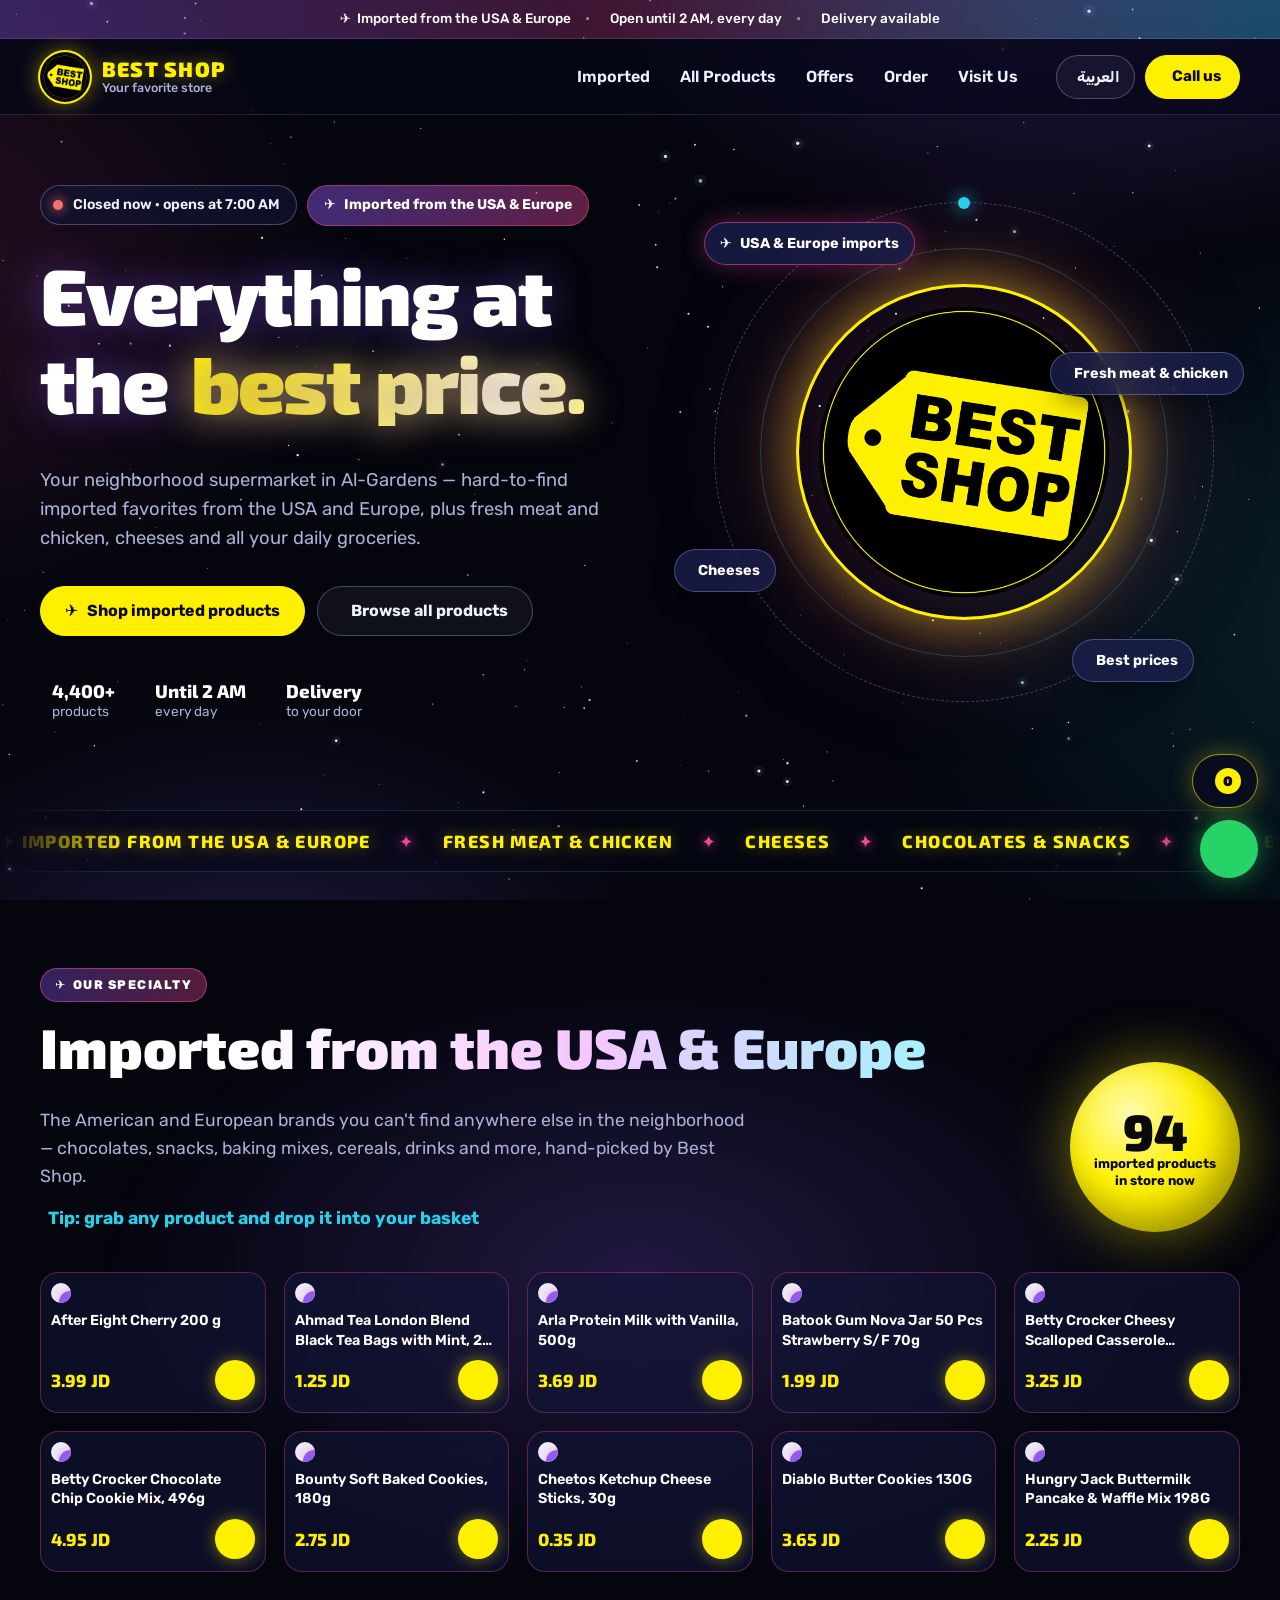
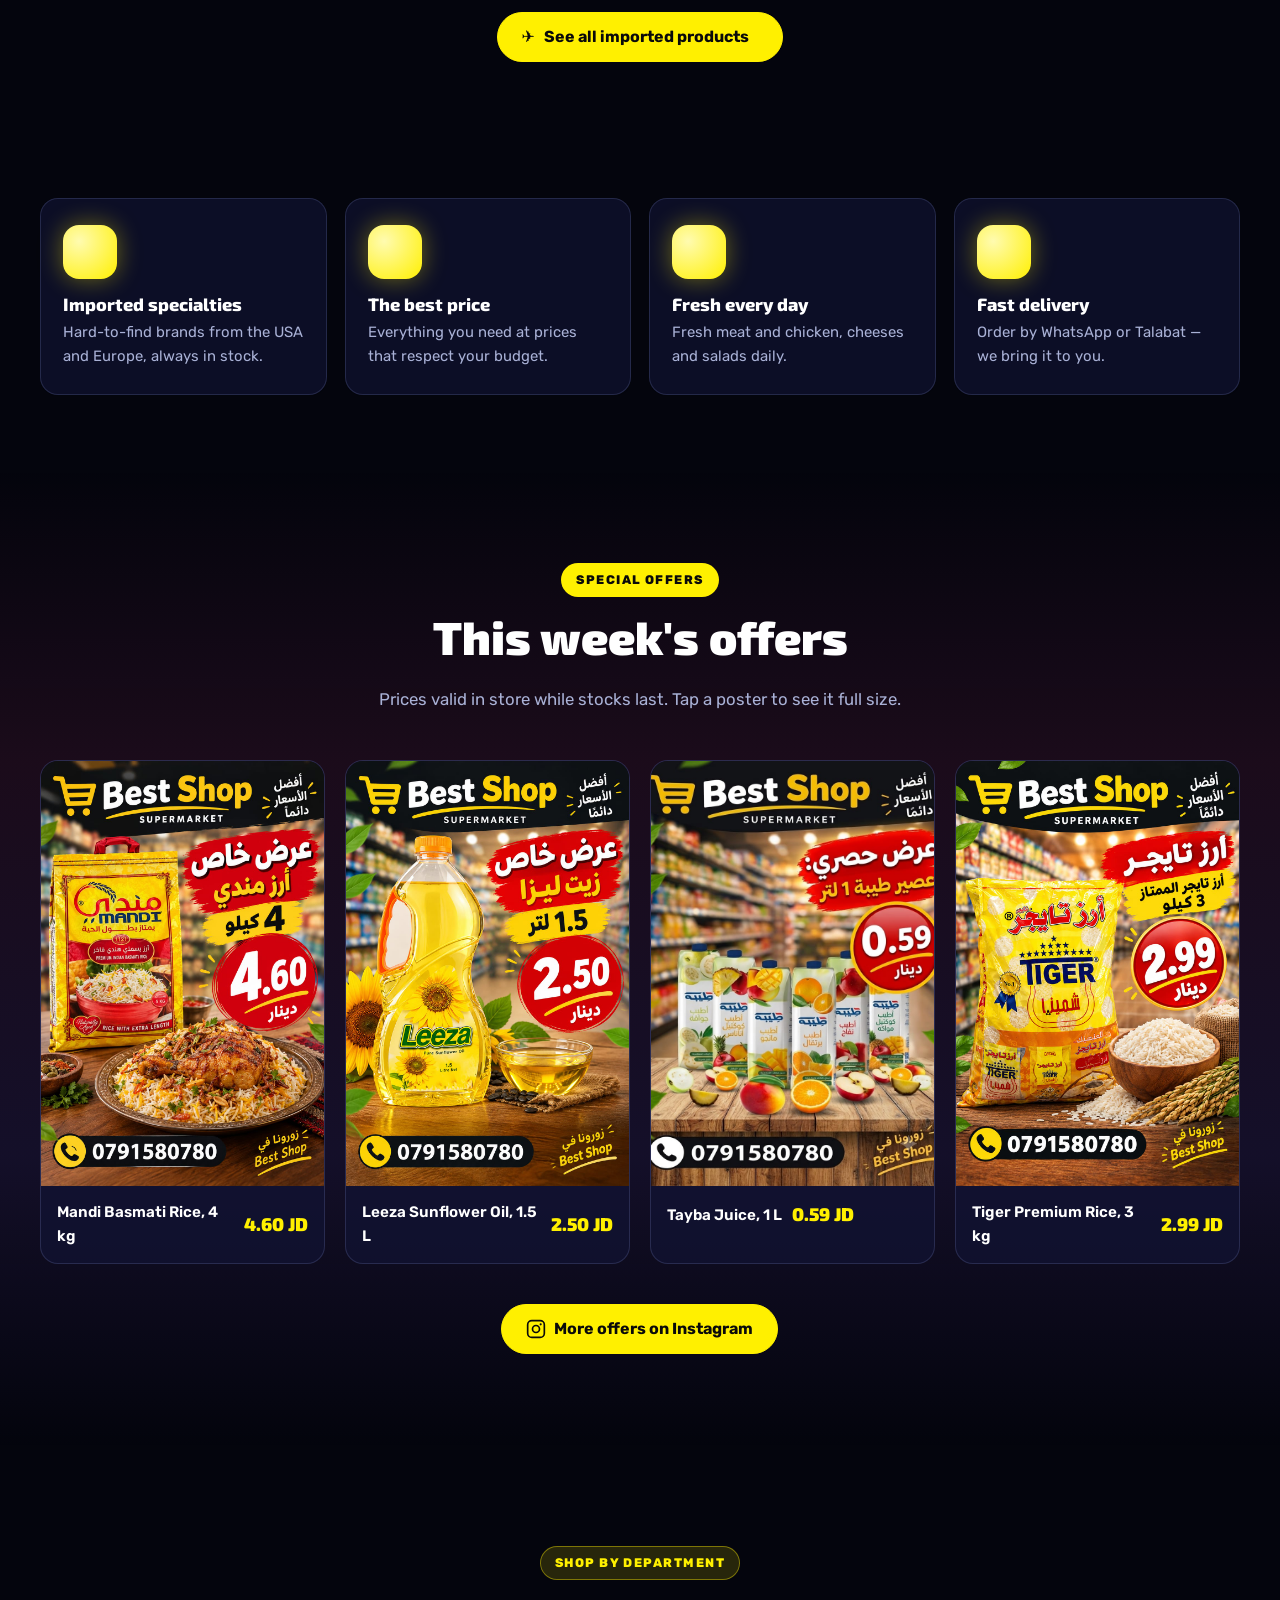
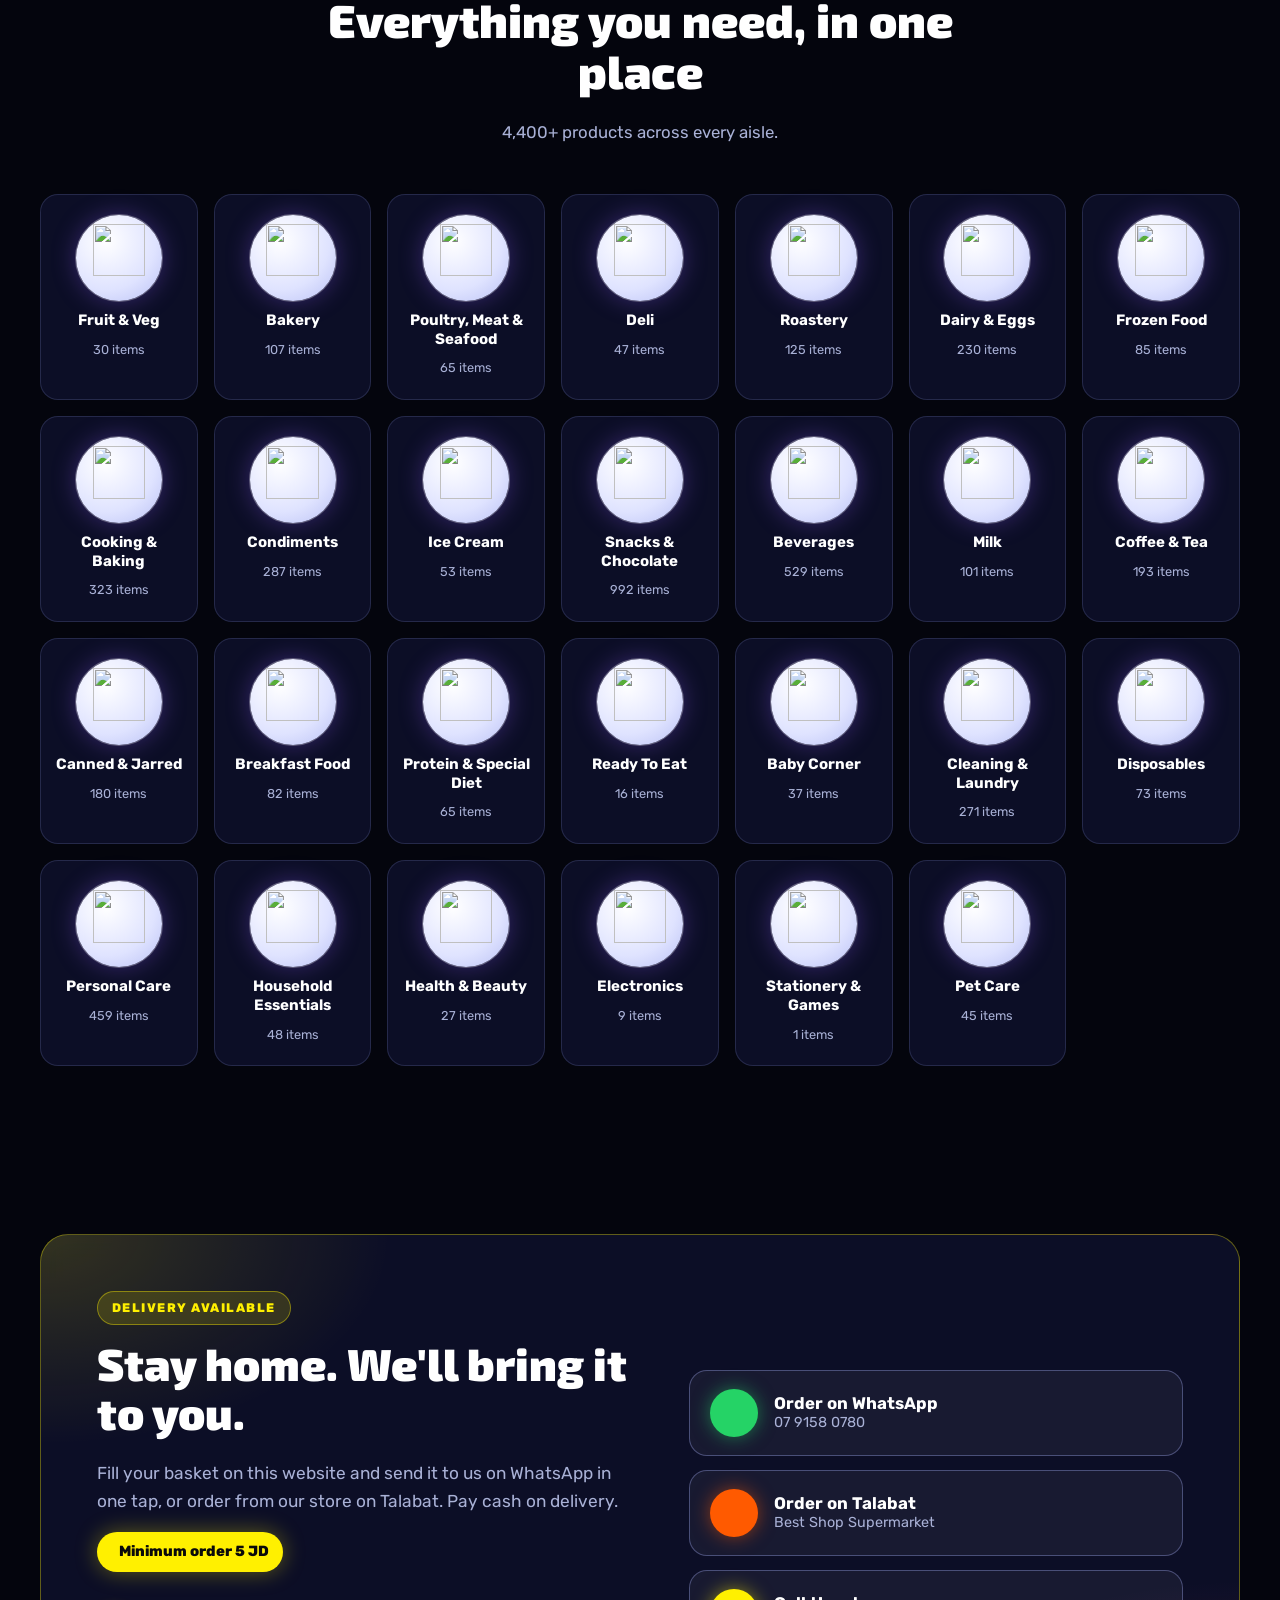
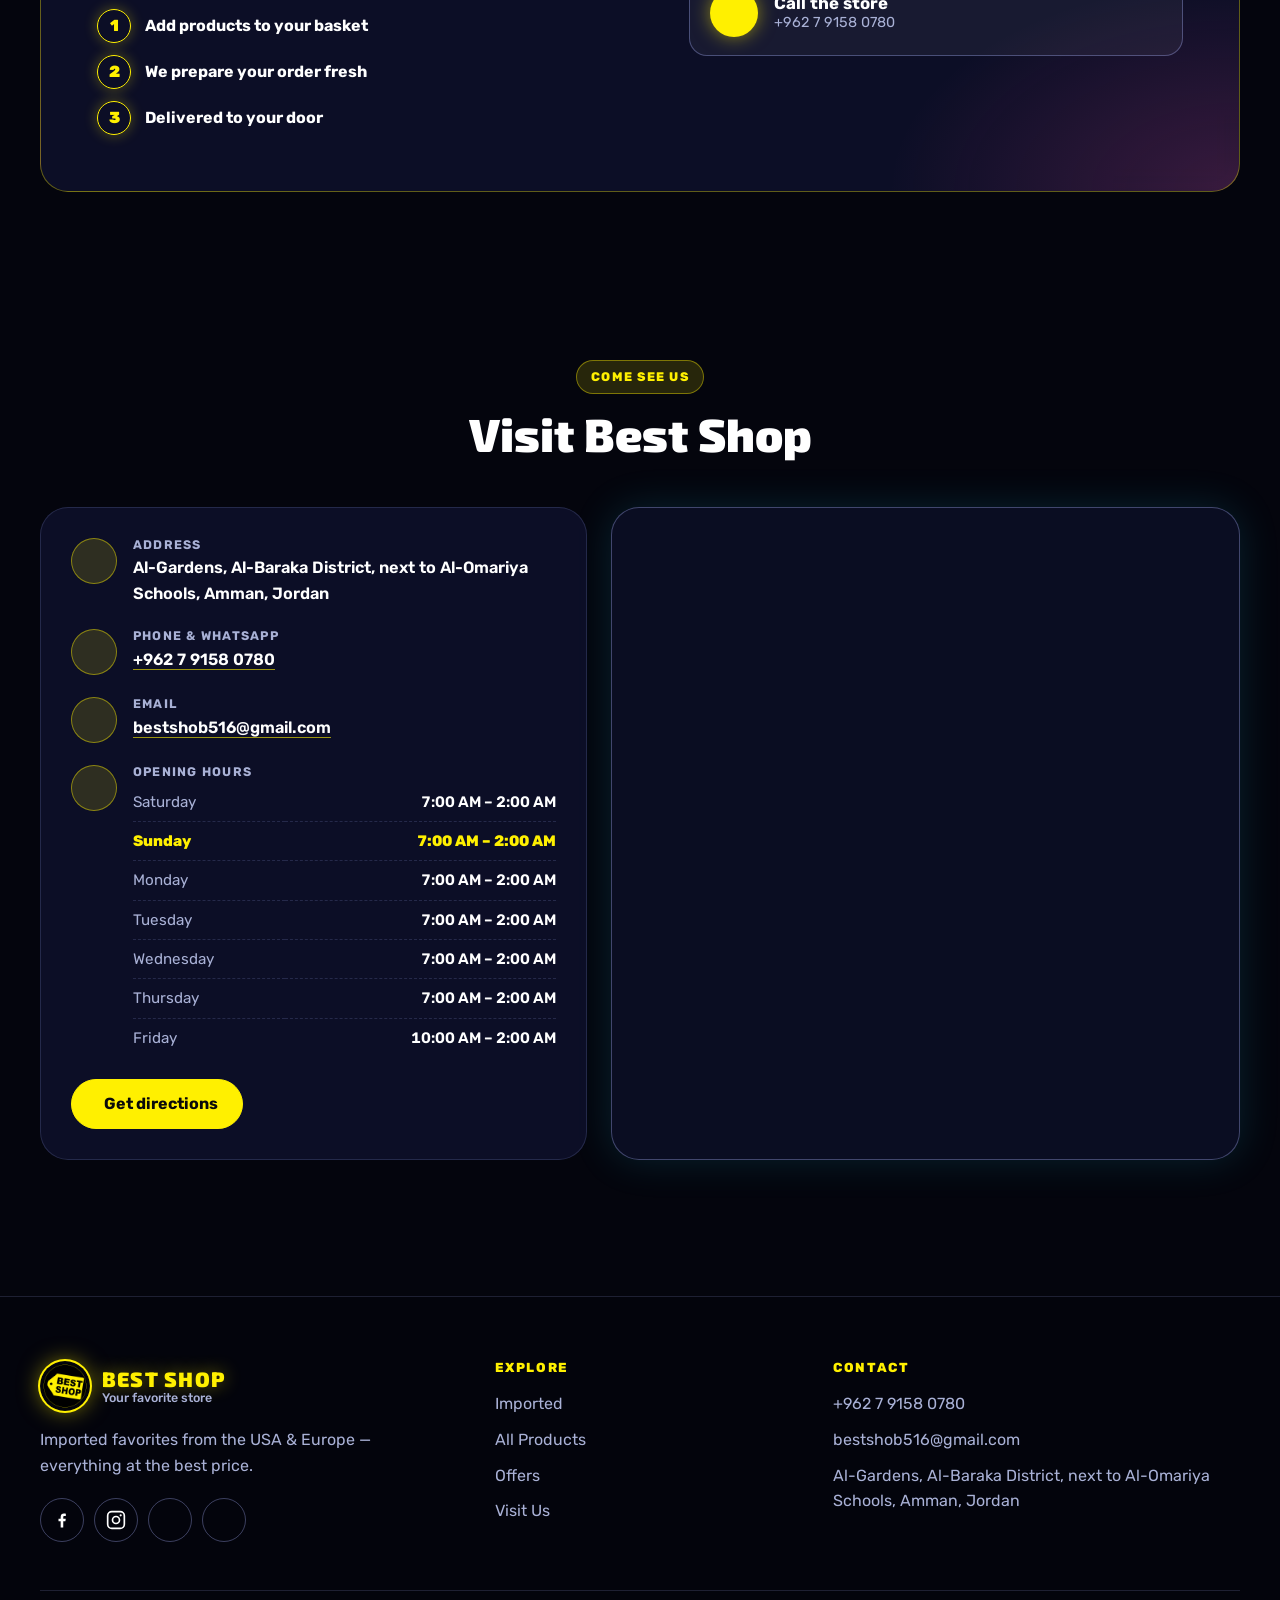
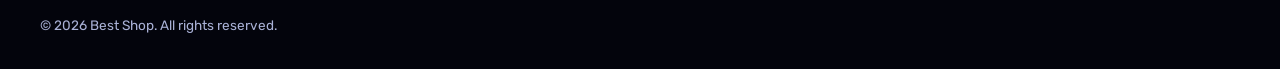
==== commit 87e2b1d3: "Hide preview site from search engines Co-Authored-By: Claude Opus 5.5 <noreply@anthropic.com>" ====
--- a/index.html
+++ b/index.html
@@ -6,6 +6,7 @@
   <title>Best Shop — Imported Favorites from the USA & Europe | Al-Gardens, Amman</title>
   <meta name="description" content="Best Shop supermarket in Al-Gardens, Amman: hard-to-find imported products from the USA and Europe, fresh meat and chicken, cheeses and daily essentials at the best price. Open until 2 AM. Delivery available.">
   <meta name="theme-color" content="#04050d">
+  <meta name="robots" content="noindex, nofollow">
   <meta property="og:title" content="Best Shop — Imported favorites from the USA & Europe">
   <meta property="og:description" content="Al-Gardens, Amman. 4,000+ products, imported specialties, open until 2 AM, delivery available.">
   <meta property="og:image" content="img/logo-square.png">
--- a/styles.css
+++ b/styles.css
@@ -265,34 +265,37 @@
 /* ============ Product cards ============ */
 .product-grid { display: grid; grid-template-columns: repeat(auto-fill, minmax(190px, 1fr)); gap: 18px; }
 .product-grid--home { grid-template-columns: repeat(5, 1fr); }
-.product { position: relative; min-width: 0; }
-.product__open {
-  position: relative; width: 100%; height: 100%; display: flex; flex-direction: column; gap: 8px; padding: 10px 10px 16px;
-  text-align: start; font: inherit; color: inherit; border-radius: var(--radius);
-  background: var(--glass); border: 1px solid var(--stroke);
+.product {
+  position: relative; min-width: 0; display: flex; flex-direction: column; padding: 10px 10px 12px;
+  border-radius: var(--radius); background: var(--glass); border: 1px solid var(--stroke);
   backdrop-filter: blur(10px); -webkit-backdrop-filter: blur(10px);
   transition: transform .25s var(--ease), box-shadow .3s var(--ease), border-color .3s, opacity .3s, filter .3s;
-  user-select: none; -webkit-user-select: none; -webkit-touch-callout: none; cursor: grab;
-}
-.product__open::before {
+}
+.product::before {
   content: ""; position: absolute; inset: -1px; border-radius: inherit; padding: 1px; pointer-events: none; opacity: 0;
   background: linear-gradient(135deg, var(--violet), var(--magenta), var(--cyan), var(--yellow));
   -webkit-mask: linear-gradient(#000 0 0) content-box, linear-gradient(#000 0 0);
   -webkit-mask-composite: xor; mask-composite: exclude; transition: opacity .3s;
 }
-.product__open:hover { transform: translateY(-5px); box-shadow: 0 20px 40px -18px rgba(139, 92, 246, .6); border-color: transparent; }
-.product__open:hover::before { opacity: 1; }
-.product--imp .product__open { border-color: rgba(236, 72, 153, .35); }
-.product.is-lifted .product__open { opacity: .25; transform: scale(.94); filter: blur(1px); }
+.product:hover { transform: translateY(-5px); box-shadow: 0 20px 40px -18px rgba(139, 92, 246, .6); border-color: transparent; }
+.product:hover::before { opacity: 1; }
+.product--imp { border-color: rgba(236, 72, 153, .35); }
+.product.is-lifted { opacity: .25; transform: scale(.94); filter: blur(1px); }
+.product__open {
+  display: flex; flex-direction: column; gap: 8px; width: 100%; padding: 0; border: 0; background: none;
+  text-align: start; font: inherit; color: inherit; border-radius: 13px;
+  user-select: none; -webkit-user-select: none; -webkit-touch-callout: none; cursor: grab;
+}
 .product__media { position: relative; display: block; aspect-ratio: 1; border-radius: 13px; overflow: hidden; background: var(--photo-bg); }
 .product__media img { width: 100%; height: 100%; object-fit: contain; mix-blend-mode: multiply; pointer-events: none; transition: transform .35s var(--ease); -webkit-user-drag: none; }
-.product__open:hover .product__media img { transform: scale(1.06); }
+.product:hover .product__media img { transform: scale(1.06); }
 .product__name {
   font-weight: 600; font-size: .9rem; line-height: 1.35; color: #fff;
   display: -webkit-box; -webkit-line-clamp: 2; -webkit-box-orient: vertical; overflow: hidden; min-height: 2.7em;
 }
-.product__price { display: flex; align-items: baseline; gap: 8px; flex-wrap: wrap; margin-top: auto; padding-inline-end: 44px; }
-.product__price strong { font-family: var(--font-display); font-size: 1.1rem; font-weight: 800; color: var(--yellow); }
+.product__foot { display: flex; align-items: center; justify-content: space-between; flex-wrap: wrap; gap: 8px; margin-top: auto; padding-top: 10px; }
+.product__price { display: flex; align-items: baseline; gap: 6px; flex-wrap: wrap; min-width: 0; }
+.product__price strong { font-family: var(--font-display); font-size: 1.1rem; font-weight: 800; color: var(--yellow); white-space: nowrap; }
 .product__price s { font-size: .8rem; color: var(--muted); }
 .badge {
   position: absolute; top: 8px; display: inline-flex; align-items: center; gap: 4px;
@@ -300,15 +303,26 @@
 }
 .badge--imp { inset-inline-start: 8px; color: #fff; background: linear-gradient(90deg, var(--violet), var(--magenta)); box-shadow: 0 0 14px rgba(236, 72, 153, .5); }
 .badge--sale { inset-inline-end: 8px; background: var(--red); color: #1a0000; }
-.product__add {
-  position: absolute; bottom: 12px; inset-inline-end: 12px; width: 40px; height: 40px; z-index: 2;
-  display: grid; place-items: center; border-radius: 50%; border: 0;
-  background: var(--yellow); color: #0a0a0a; font: 800 1rem var(--font);
-  box-shadow: 0 0 16px rgba(255, 240, 0, .45); transition: transform .15s var(--ease), box-shadow .2s;
-}
-.product__add:hover { transform: scale(1.1); box-shadow: 0 0 26px rgba(255, 240, 0, .7); }
-.product__add.is-in { background: linear-gradient(135deg, var(--violet), var(--magenta)); color: #fff; box-shadow: 0 0 18px rgba(236, 72, 153, .6); }
-.product__add svg.lucide { width: 20px; height: 20px; stroke-width: 3; }
+
+/* + / − quantity control */
+.product__ctl { display: inline-flex; align-items: center; margin-inline-start: auto; border-radius: 999px; }
+.product__ctl.is-in {
+  gap: 2px; padding: 3px; background: rgba(255, 255, 255, .06);
+  border: 1px solid rgba(255, 240, 0, .55); box-shadow: 0 0 18px rgba(255, 240, 0, .25);
+}
+.ctl-btn {
+  width: 40px; height: 40px; display: grid; place-items: center; border: 0; border-radius: 50%;
+  background: var(--yellow); color: #0a0a0a; box-shadow: 0 0 16px rgba(255, 240, 0, .45);
+  transition: transform .15s var(--ease), box-shadow .2s, background-color .2s;
+}
+.ctl-btn:hover { transform: scale(1.1); box-shadow: 0 0 26px rgba(255, 240, 0, .7); }
+.ctl-btn:active { transform: scale(.92); }
+.ctl-btn svg.lucide { width: 19px; height: 19px; stroke-width: 3; }
+.is-in .ctl-btn { width: 34px; height: 34px; box-shadow: none; }
+.is-in .ctl-btn svg.lucide { width: 16px; height: 16px; }
+.ctl-btn--sub { background: linear-gradient(135deg, var(--violet), var(--magenta)); color: #fff; }
+.ctl-btn--sub:hover { box-shadow: 0 0 22px rgba(236, 72, 153, .7); }
+.ctl-qty { min-width: 26px; text-align: center; font-family: var(--font-display); font-weight: 900; font-size: 1rem; color: #fff; }
 
 /* The flying copy of a product while it is dragged (space.js) */
 .drag-ghost {
@@ -676,10 +690,11 @@
   .chip--3 { inset-inline-start: -10%; }
   .features__grid { grid-template-columns: 1fr; }
   .product-grid, .product-grid--home { grid-template-columns: repeat(2, 1fr); gap: 10px; }
-  .product__open { padding: 8px 8px 12px; }
+  .product { padding: 8px 8px 10px; }
   .product__name { font-size: .84rem; }
-  .product__add { width: 36px; height: 36px; bottom: 8px; inset-inline-end: 8px; }
-  .product__price { padding-inline-end: 38px; }
+  .product__price strong { font-size: 1rem; }
+  .ctl-btn { width: 38px; height: 38px; }
+  .is-in .ctl-btn { width: 32px; height: 32px; }
   .poster-grid { gap: 12px; }
   .poster__cap { flex-direction: column; align-items: flex-start; padding: 10px 12px; font-size: .85rem; }
   .dept-grid { grid-template-columns: repeat(3, 1fr); gap: 10px; }
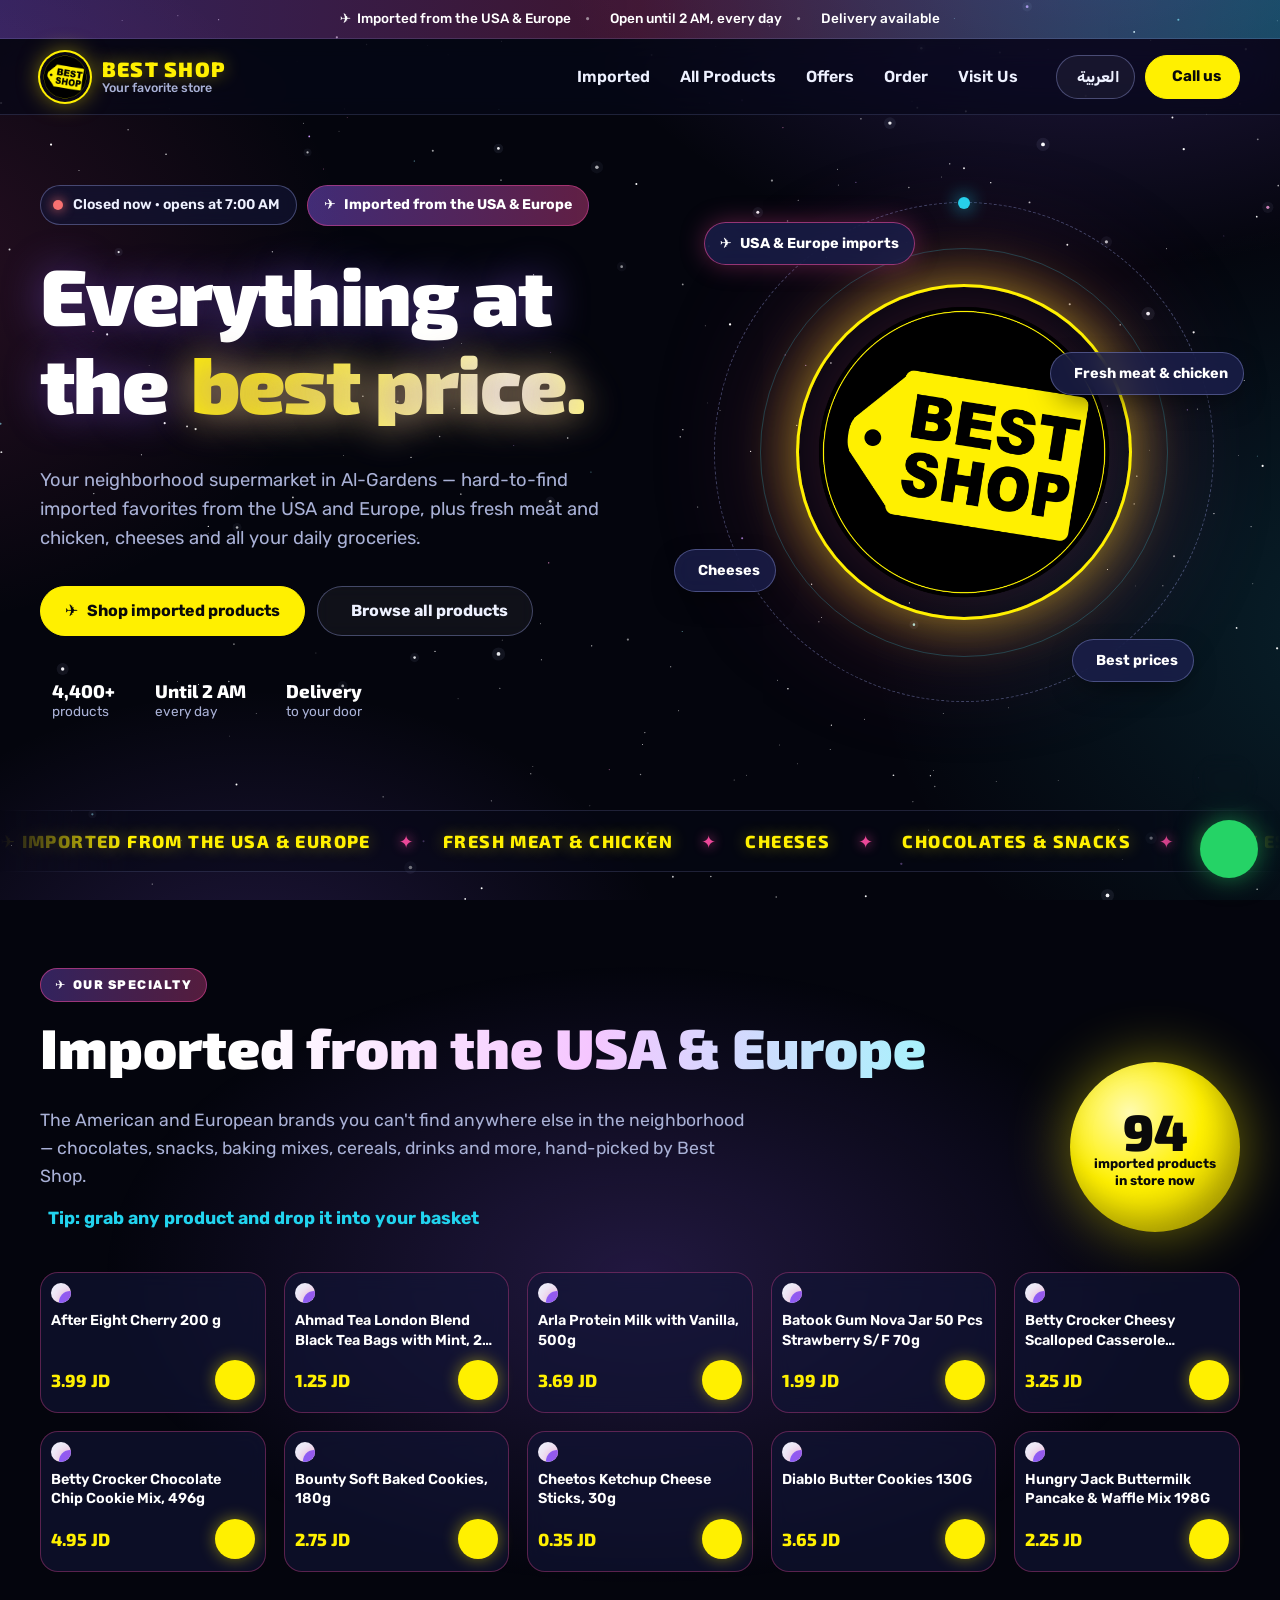
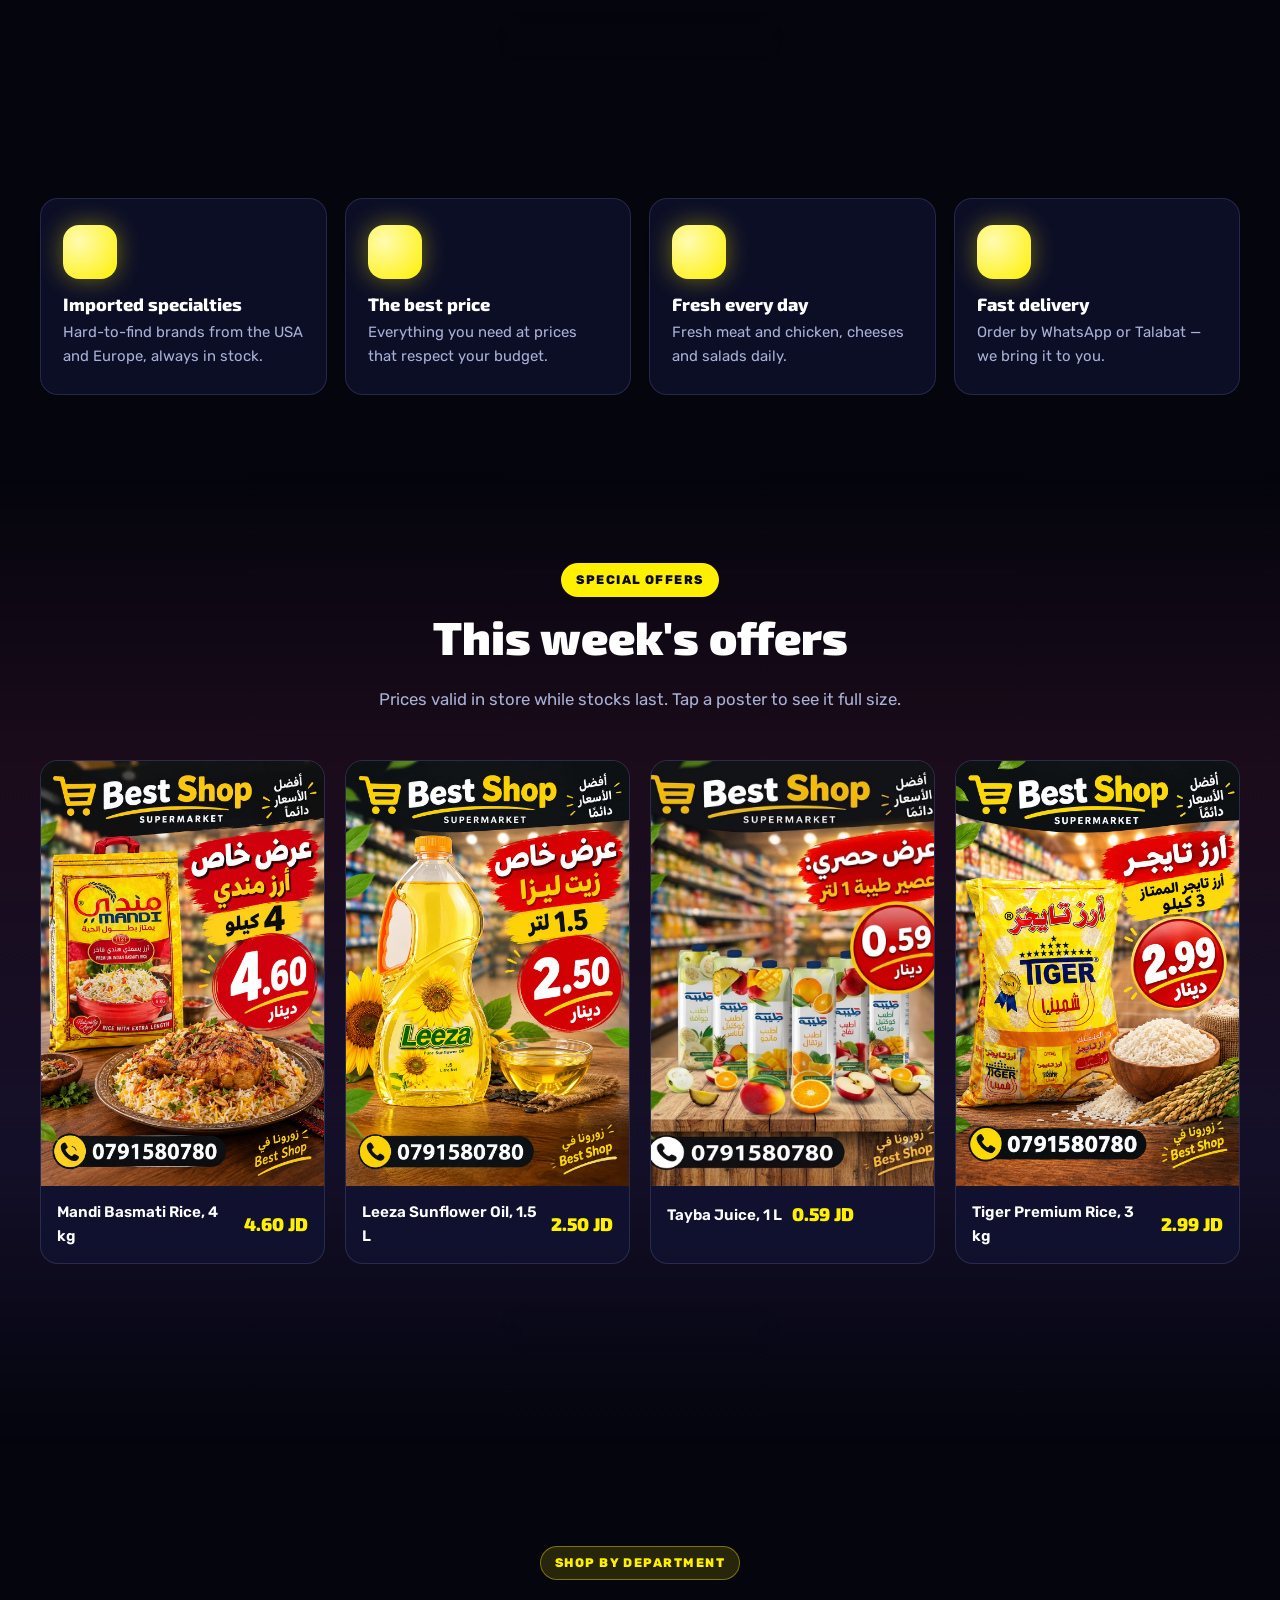
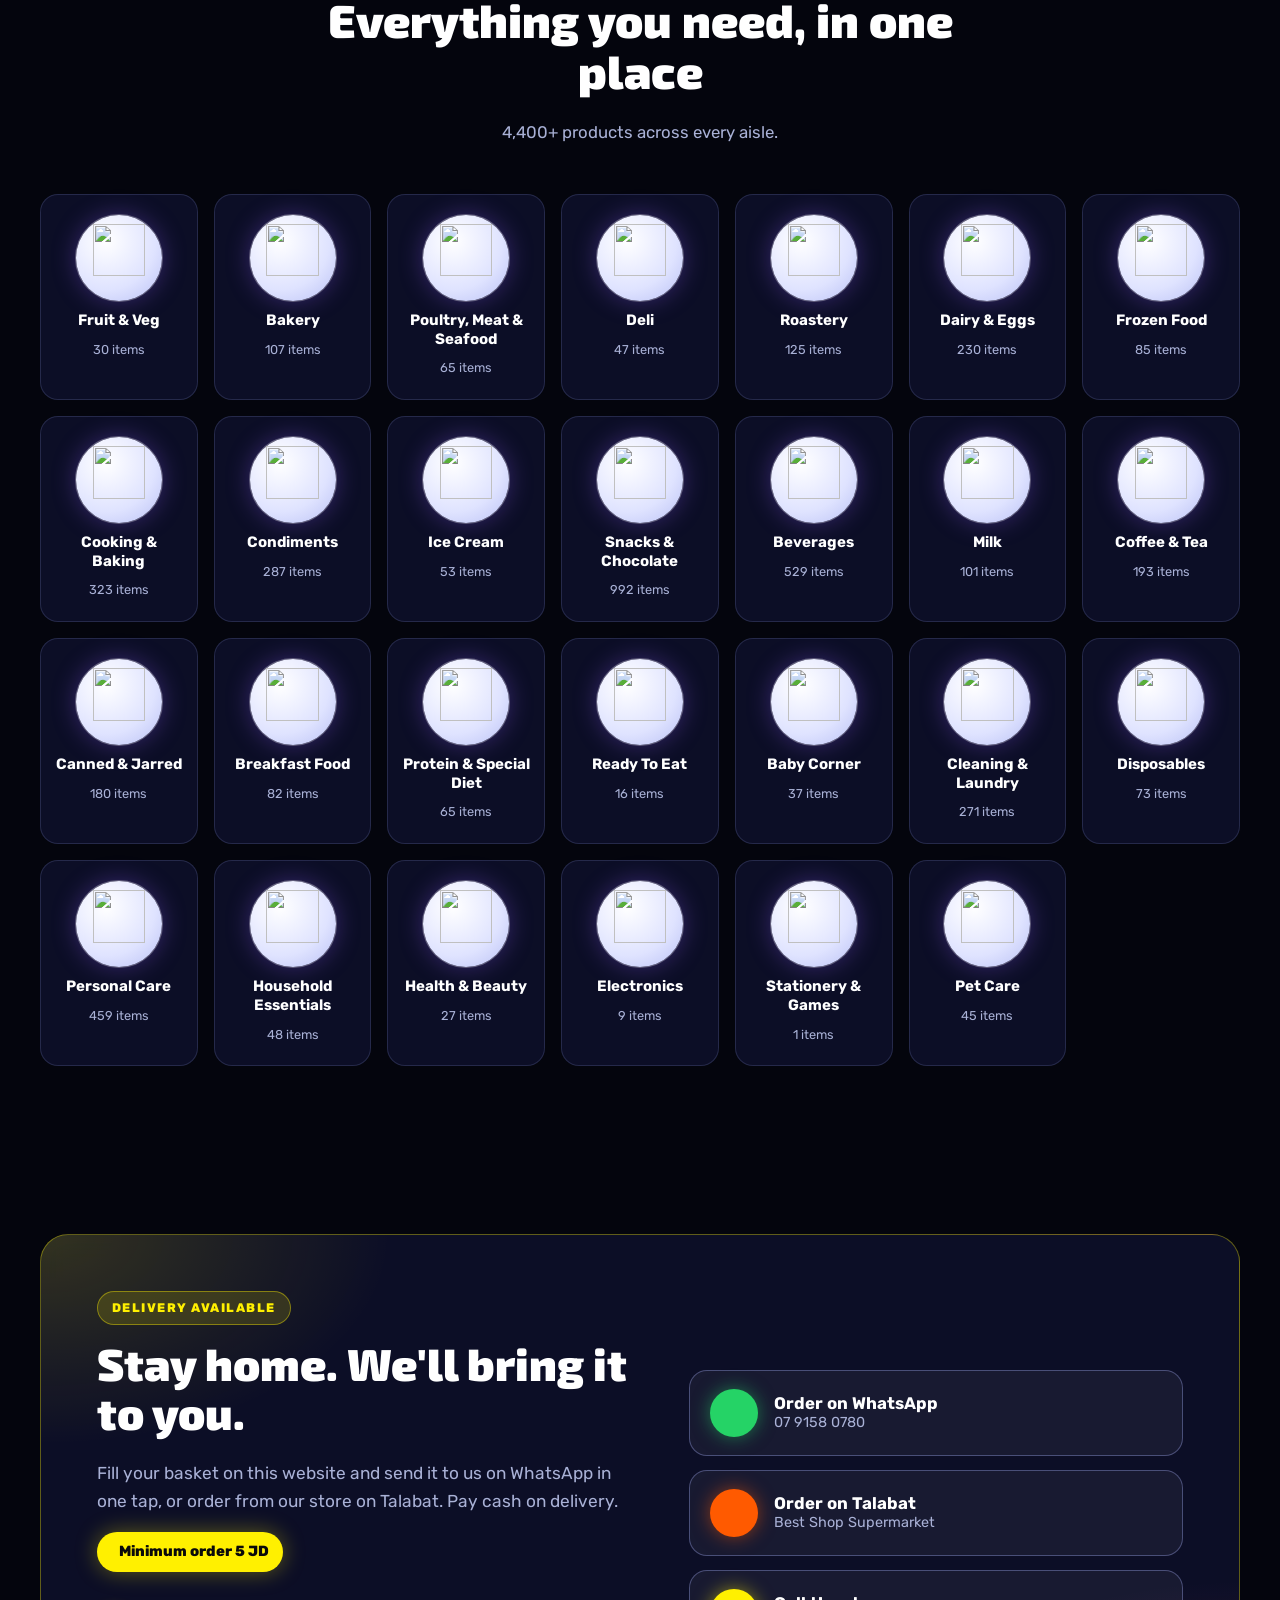
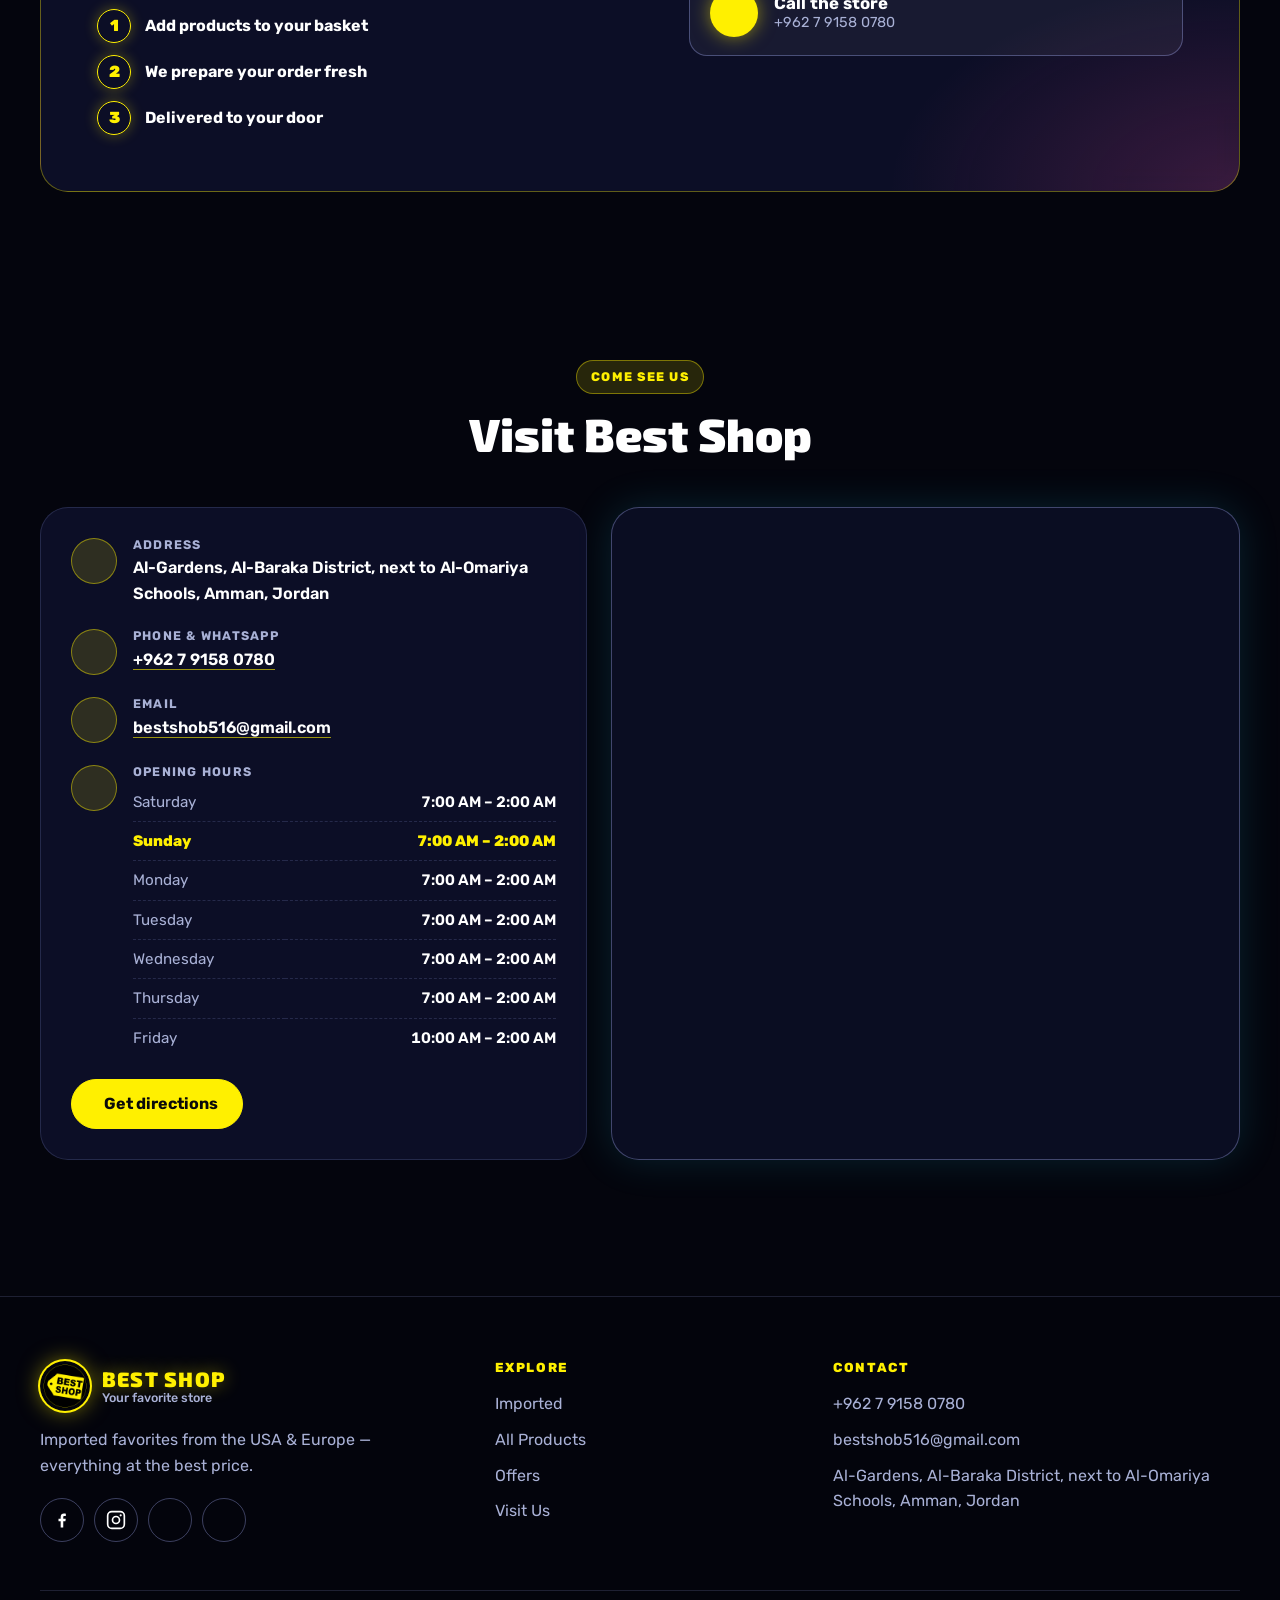
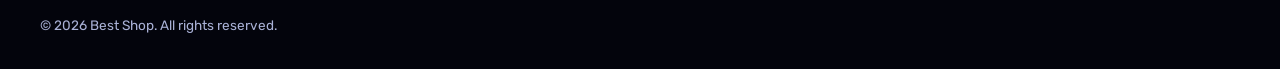
==== commit 068b2495: "Make the site an installable app (PWA) - Web app manifest with app icons, shortcuts (Imported, Produ" ====
--- a/index.html
+++ b/index.html
@@ -2,7 +2,7 @@
 <html lang="en" dir="ltr">
 <head>
   <meta charset="utf-8">
-  <meta name="viewport" content="width=device-width, initial-scale=1">
+  <meta name="viewport" content="width=device-width, initial-scale=1, viewport-fit=cover">
   <title>Best Shop — Imported Favorites from the USA & Europe | Al-Gardens, Amman</title>
   <meta name="description" content="Best Shop supermarket in Al-Gardens, Amman: hard-to-find imported products from the USA and Europe, fresh meat and chicken, cheeses and daily essentials at the best price. Open until 2 AM. Delivery available.">
   <meta name="theme-color" content="#04050d">
@@ -12,6 +12,11 @@
   <meta property="og:image" content="img/logo-square.png">
   <link rel="icon" href="img/favicon.png" type="image/png">
   <link rel="apple-touch-icon" href="img/apple-touch-icon.png">
+  <link rel="manifest" href="manifest.webmanifest">
+  <meta name="mobile-web-app-capable" content="yes">
+  <meta name="apple-mobile-web-app-capable" content="yes">
+  <meta name="apple-mobile-web-app-status-bar-style" content="black-translucent">
+  <meta name="apple-mobile-web-app-title" content="Best Shop">
   <link rel="preconnect" href="https://fonts.googleapis.com">
   <link rel="preconnect" href="https://fonts.gstatic.com" crossorigin>
   <link rel="preconnect" href="https://talabat.dhmedia.io">
--- a/styles.css
+++ b/styles.css
@@ -719,3 +719,51 @@
   html { scroll-behavior: auto; }
   .reveal { opacity: 1; transform: none; filter: none; }
 }
+
+/* ============ CliQ payment details ============ */
+.cliq-box {
+  display: grid; gap: 10px; padding: 14px; border-radius: 12px;
+  background: rgba(34, 211, 238, .08); border: 1px solid rgba(34, 211, 238, .4);
+}
+.cliq-box p { margin: 0; font-size: .85rem; color: var(--muted); }
+.cliq-box__row { display: flex; align-items: center; flex-wrap: wrap; gap: 6px 10px; font-size: .88rem; color: var(--muted); }
+.cliq-box__row strong { font-family: var(--font-display); font-size: 1.05rem; color: #fff; user-select: all; }
+.cliq-copy {
+  margin-inline-start: auto; min-height: 36px; padding: 0 14px; border-radius: 999px; border: 0;
+  background: var(--cyan); color: #04202a; font: 800 .82rem var(--font);
+}
+
+/* ============ Installable app ============ */
+.install {
+  position: fixed; bottom: calc(22px + env(safe-area-inset-bottom, 0px)); inset-inline-start: 16px; z-index: 61;
+  display: flex; align-items: center; gap: 4px; padding: 4px; border-radius: 999px;
+  background: rgba(10, 12, 32, .9); border: 1px solid rgba(139, 92, 246, .6);
+  backdrop-filter: blur(10px); -webkit-backdrop-filter: blur(10px); box-shadow: 0 0 26px rgba(139, 92, 246, .45);
+  animation: install-in .5s var(--ease) both .8s;
+}
+@keyframes install-in { from { opacity: 0; transform: translateY(20px); } }
+.install__btn {
+  display: inline-flex; align-items: center; gap: 8px; min-height: 44px; padding: 0 16px 0 8px; border: 0; border-radius: 999px;
+  background: linear-gradient(90deg, var(--violet), var(--magenta)); color: #fff; font: 800 .92rem var(--font);
+}
+.install__btn img { width: 28px; height: 28px; border-radius: 8px; }
+.install__x { width: 44px; height: 44px; display: grid; place-items: center; border: 0; border-radius: 50%; background: none; color: var(--muted); }
+.install__x:hover { color: #fff; }
+.ios-install { display: grid; justify-items: center; text-align: center; gap: 12px; padding-block: 8px 12px; }
+.ios-install img { border-radius: 18px; box-shadow: 0 0 30px rgba(255, 240, 0, .4); }
+.ios-install h2 { font-size: 1.4rem; margin: 0; }
+.ios-install ol { list-style: none; padding: 0; margin: 0; display: grid; gap: 10px; text-align: start; }
+.ios-install li { display: flex; align-items: center; gap: 12px; font-weight: 600; }
+.ios-install li svg.lucide { width: 38px; height: 38px; padding: 9px; border-radius: 50%; background: var(--yellow-soft); color: var(--yellow); border: 1px solid rgba(255, 240, 0, .4); }
+
+/* Safe areas when opened as an installed app (notch / home bar) */
+.wa-float { bottom: calc(22px + env(safe-area-inset-bottom, 0px)); }
+.basket-fab { bottom: calc(92px + env(safe-area-inset-bottom, 0px)); }
+.header { padding-top: env(safe-area-inset-top, 0px); height: calc(var(--header-h) + env(safe-area-inset-top, 0px)); }
+@media (display-mode: standalone) {
+  .topbar { display: none; }
+}
+@media (max-width: 600px) {
+  .install { bottom: calc(24px + env(safe-area-inset-bottom, 0px)); }
+  .install__btn { font-size: .85rem; }
+}
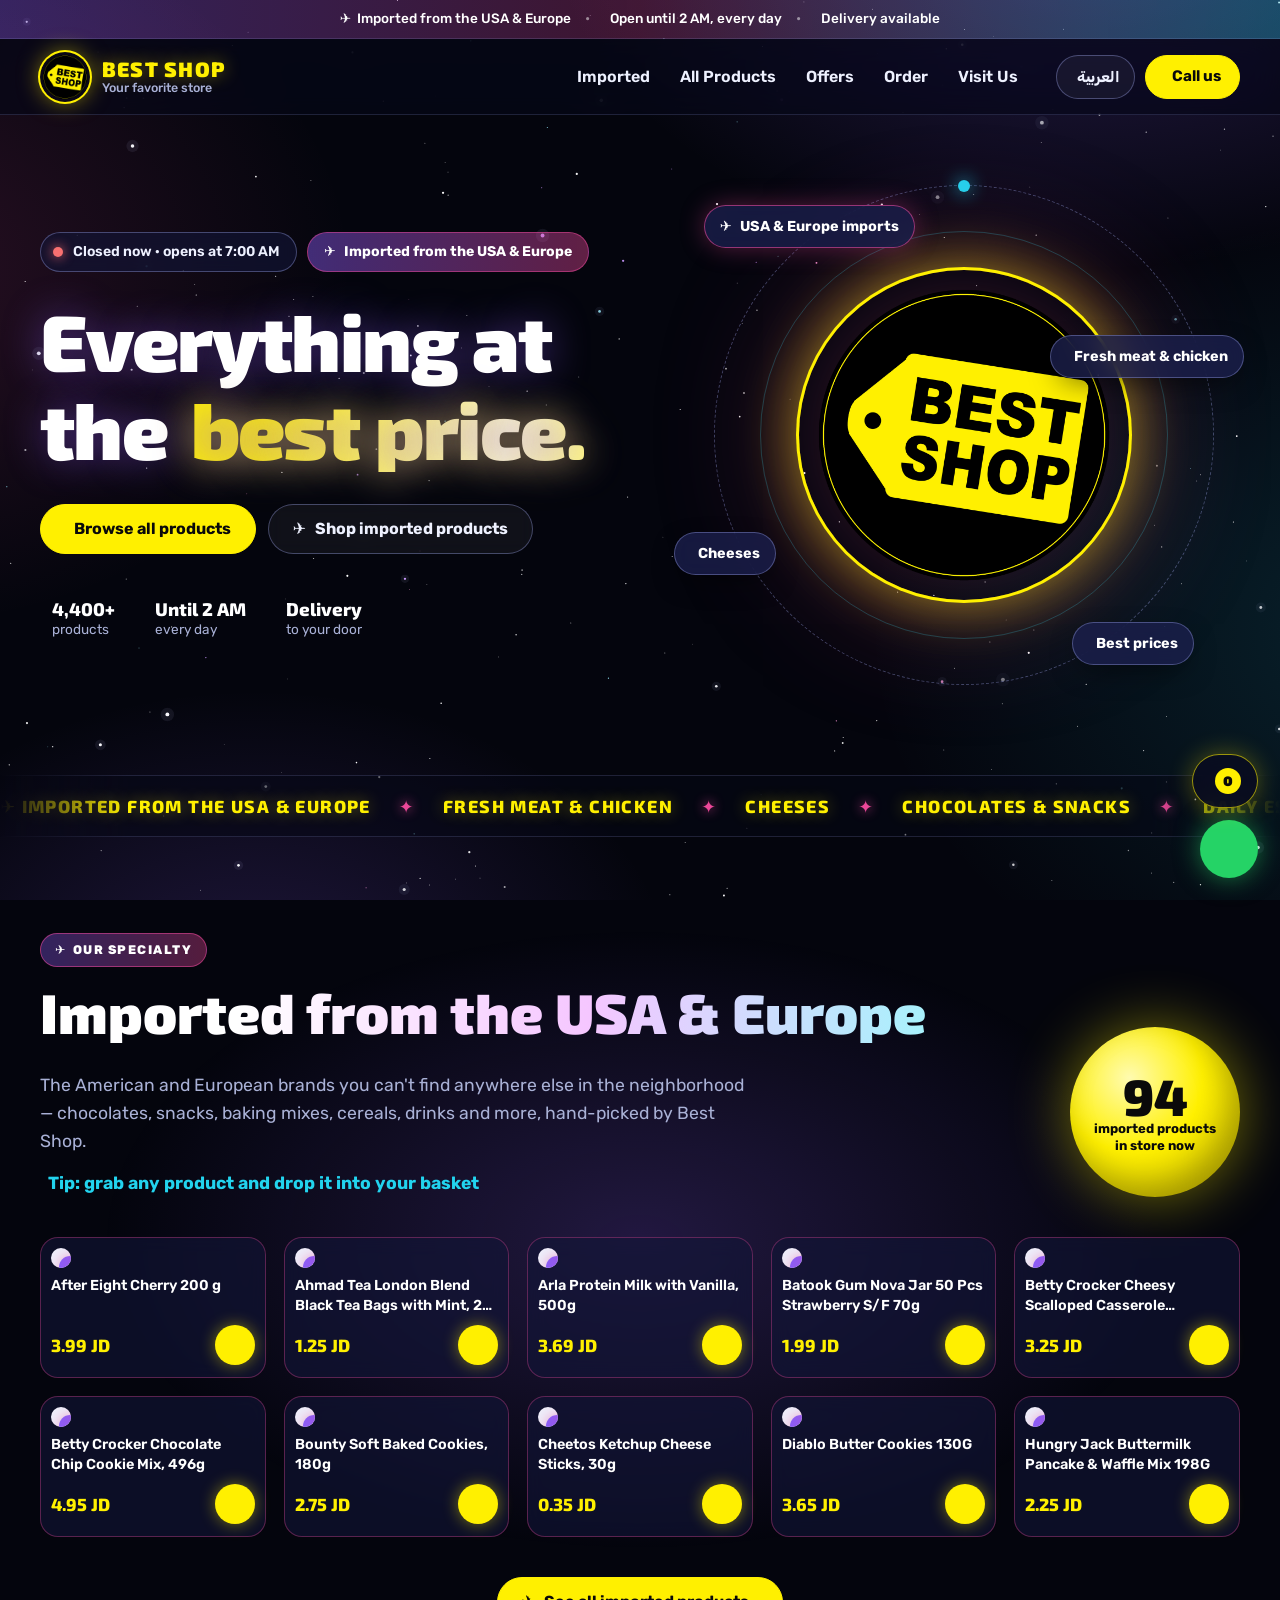
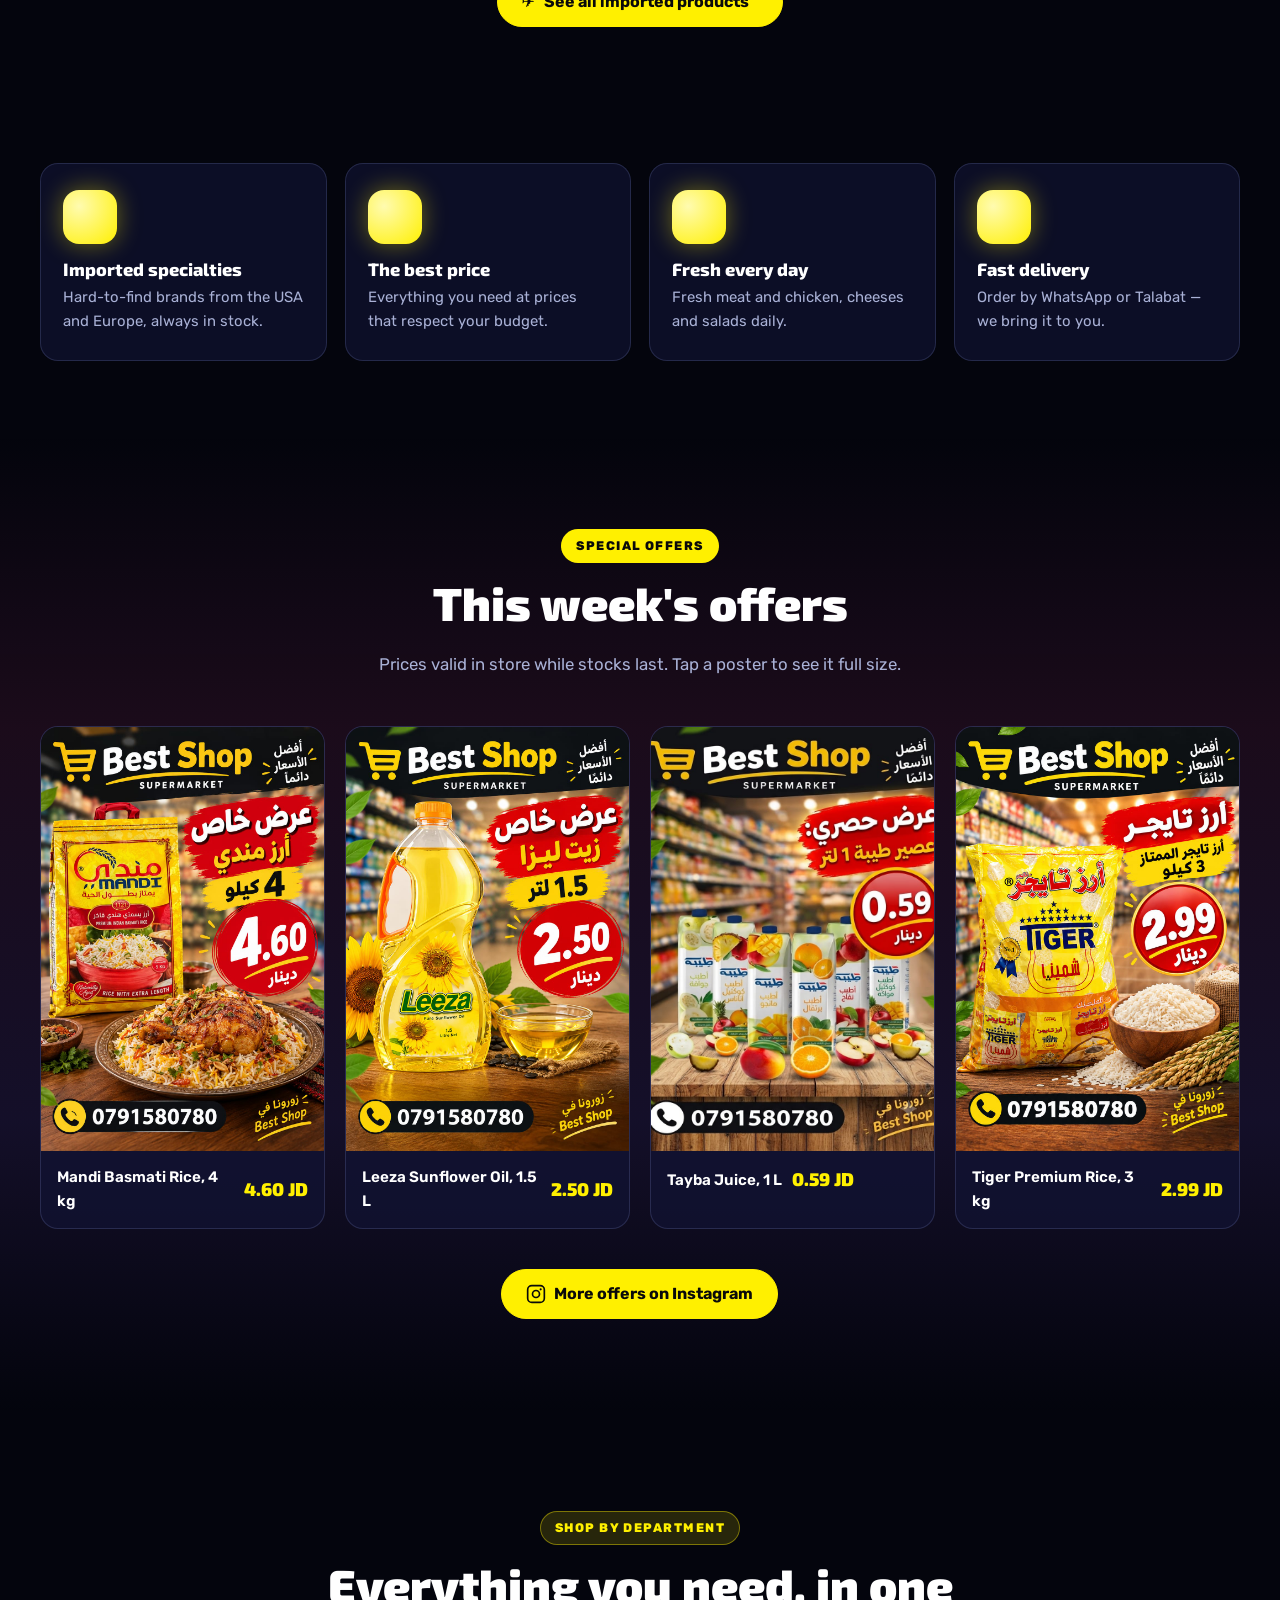
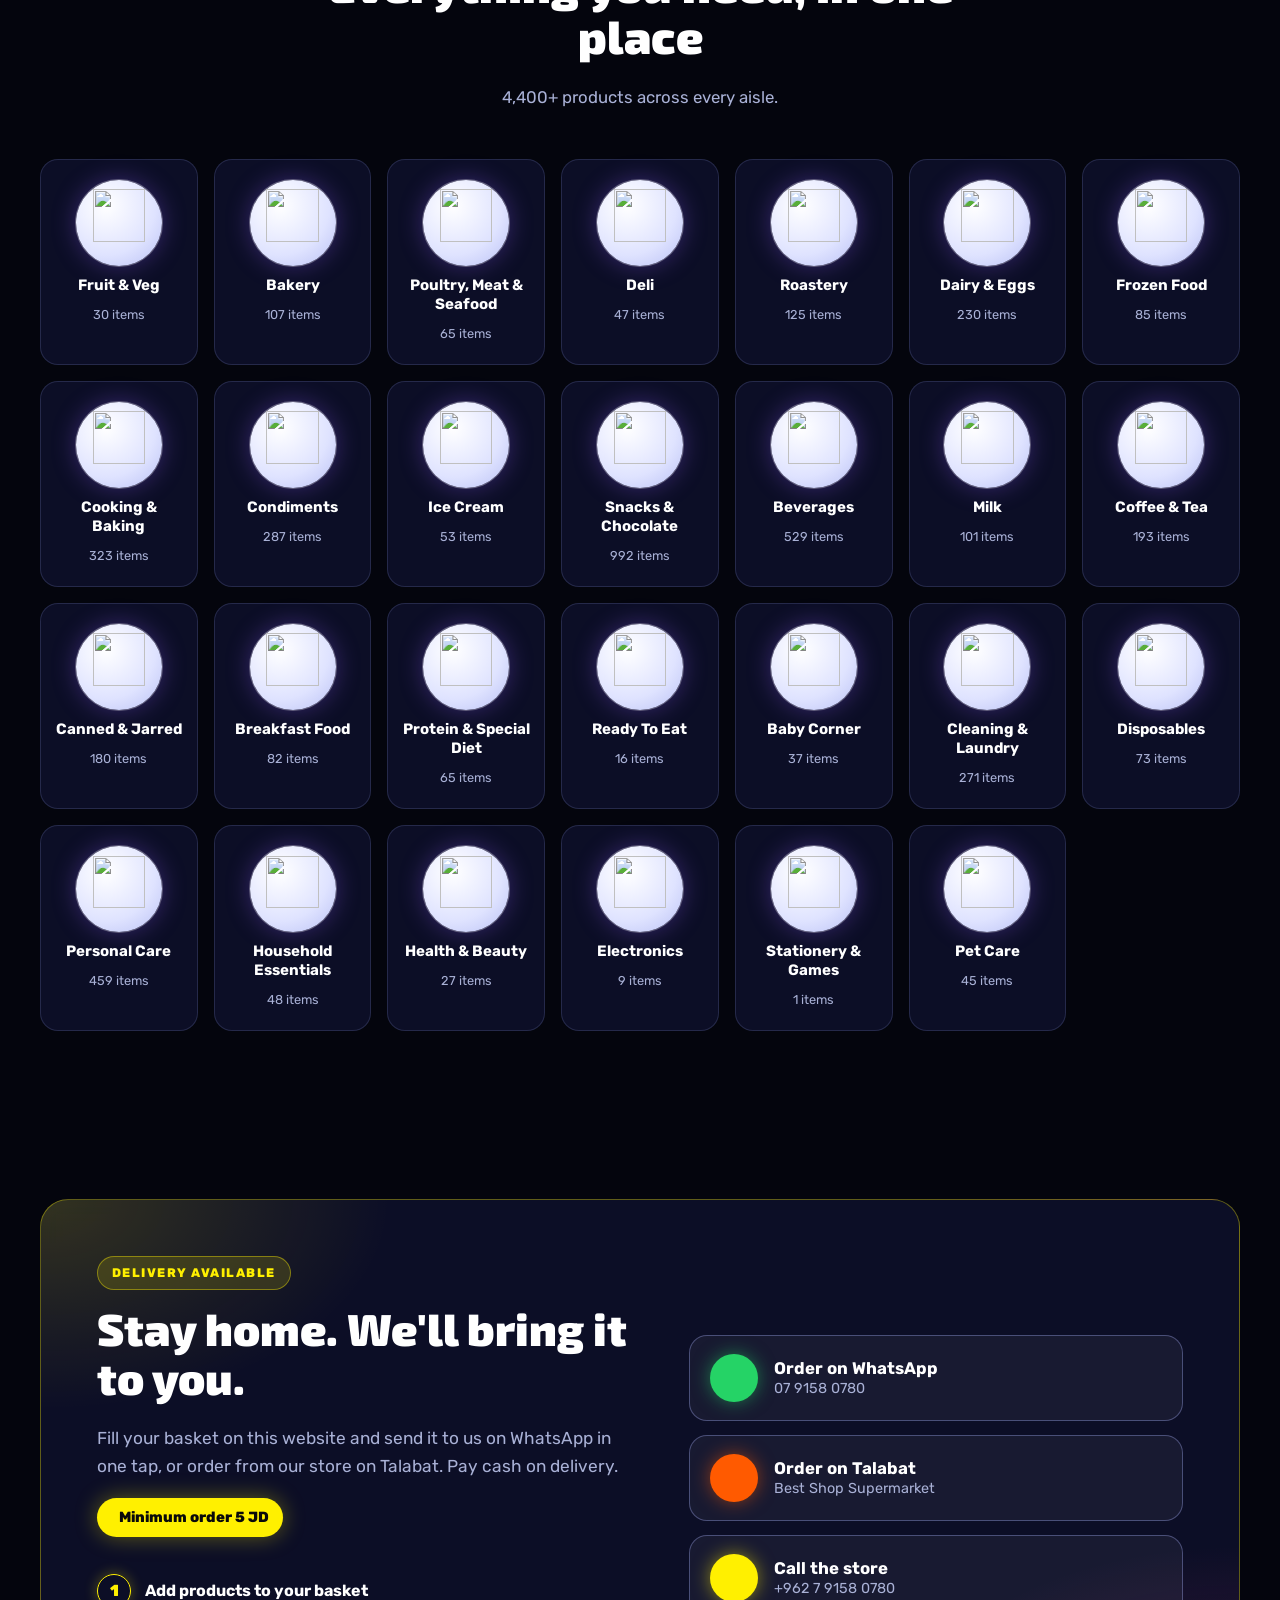
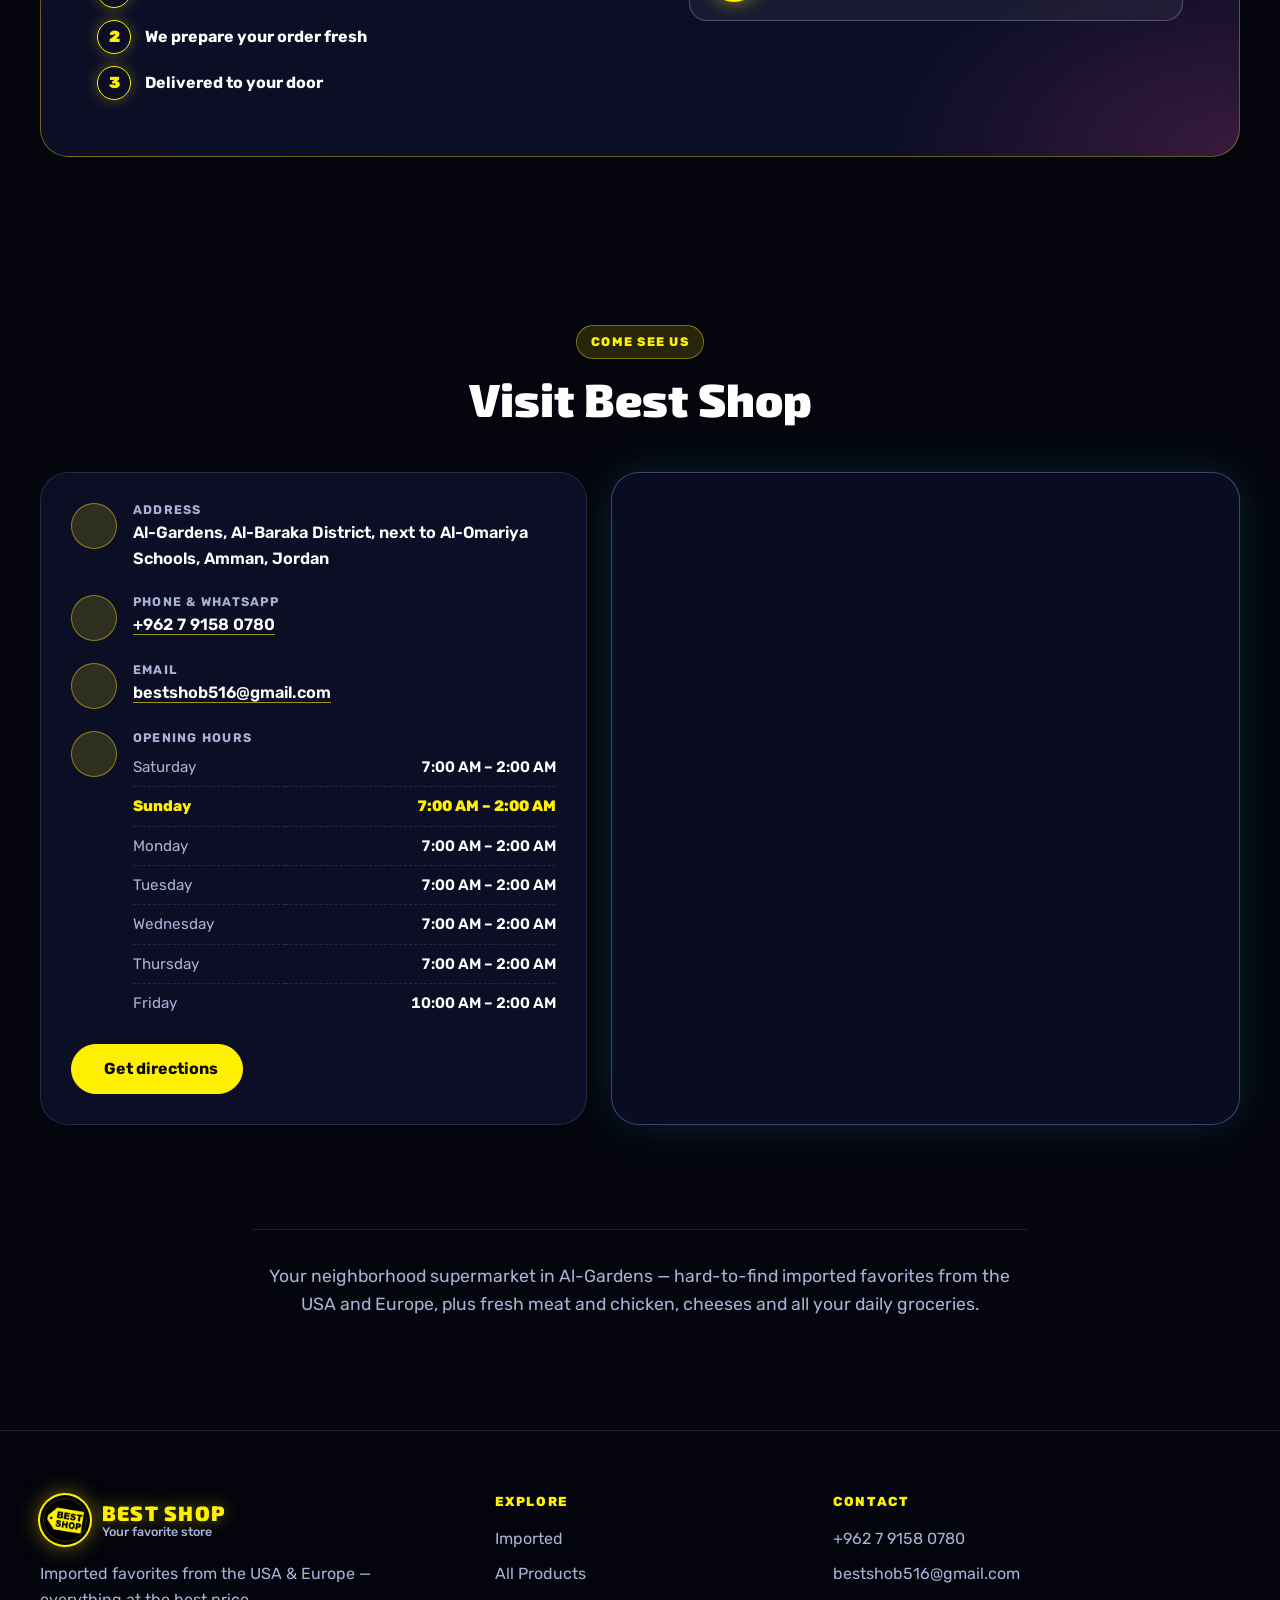
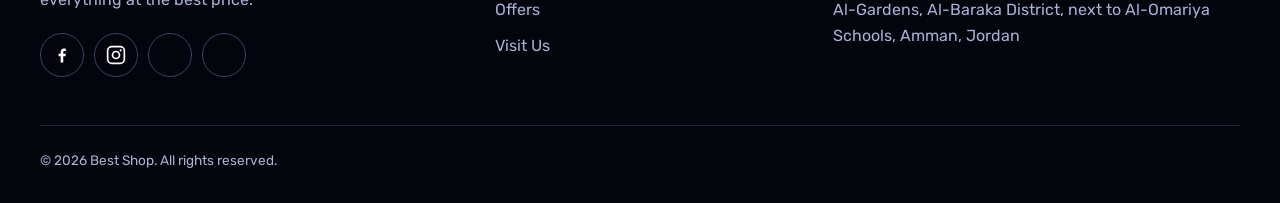
==== commit 1411eac7: "Make All Products the main hero button; move store description to page end Co-Authored-By: Claude Op" ====
--- a/index.html
+++ b/index.html
@@ -80,10 +80,9 @@
             <a class="import-pill" href="#imports"><span aria-hidden="true">✈️</span><span data-i18n="hero.importPill">Imported from the USA & Europe</span></a>
           </div>
           <h1 data-i18n="hero.title">Everything at the <span class="hl">best price.</span></h1>
-          <p class="lead" data-i18n="hero.lead">Your neighborhood supermarket in Al-Gardens — hard-to-find imported favorites from the USA and Europe, plus fresh meat and chicken, cheeses and all your daily groceries.</p>
           <div class="hero__cta">
-            <a class="btn btn--dark" href="#imports"><span aria-hidden="true">✈️</span><span data-i18n="cta.imports">Shop imported products</span></a>
-            <a class="btn btn--outline" href="products.html"><i data-lucide="layout-grid" aria-hidden="true"></i><span data-i18n="cta.allProducts">Browse all products</span></a>
+            <a class="btn btn--dark" href="products.html"><i data-lucide="layout-grid" aria-hidden="true"></i><span data-i18n="cta.allProducts">Browse all products</span></a>
+            <a class="btn btn--outline" href="#imports"><span aria-hidden="true">✈️</span><span data-i18n="cta.imports">Shop imported products</span></a>
           </div>
           <ul class="hero__facts">
             <li><i data-lucide="package" aria-hidden="true"></i><div><strong data-count="total">4,000+</strong><span data-i18n="facts.products">products</span></div></li>
@@ -240,6 +239,13 @@
           </div>
           <div class="visit__map" id="mapBox"></div>
         </div>
+      </div>
+    </section>
+
+    <!-- ===== About (closing) ===== -->
+    <section class="about-end" aria-label="About Best Shop">
+      <div class="container">
+        <p class="lead" data-i18n="hero.lead">Your neighborhood supermarket in Al-Gardens — hard-to-find imported favorites from the USA and Europe, plus fresh meat and chicken, cheeses and all your daily groceries.</p>
       </div>
     </section>
   </main>
--- a/styles.css
+++ b/styles.css
@@ -767,3 +767,11 @@
   .install { bottom: calc(24px + env(safe-area-inset-bottom, 0px)); }
   .install__btn { font-size: .85rem; }
 }
+
+/* Hero without the paragraph; the store description closes the page instead */
+.hero h1 { margin-bottom: 32px; }
+.about-end { position: relative; z-index: 1; padding-block: 8px 72px; }
+.about-end .lead {
+  max-width: 44em; margin: 0 auto; text-align: center; font-size: 1.1rem; color: var(--muted);
+  padding-top: 32px; border-top: 1px solid var(--stroke);
+}
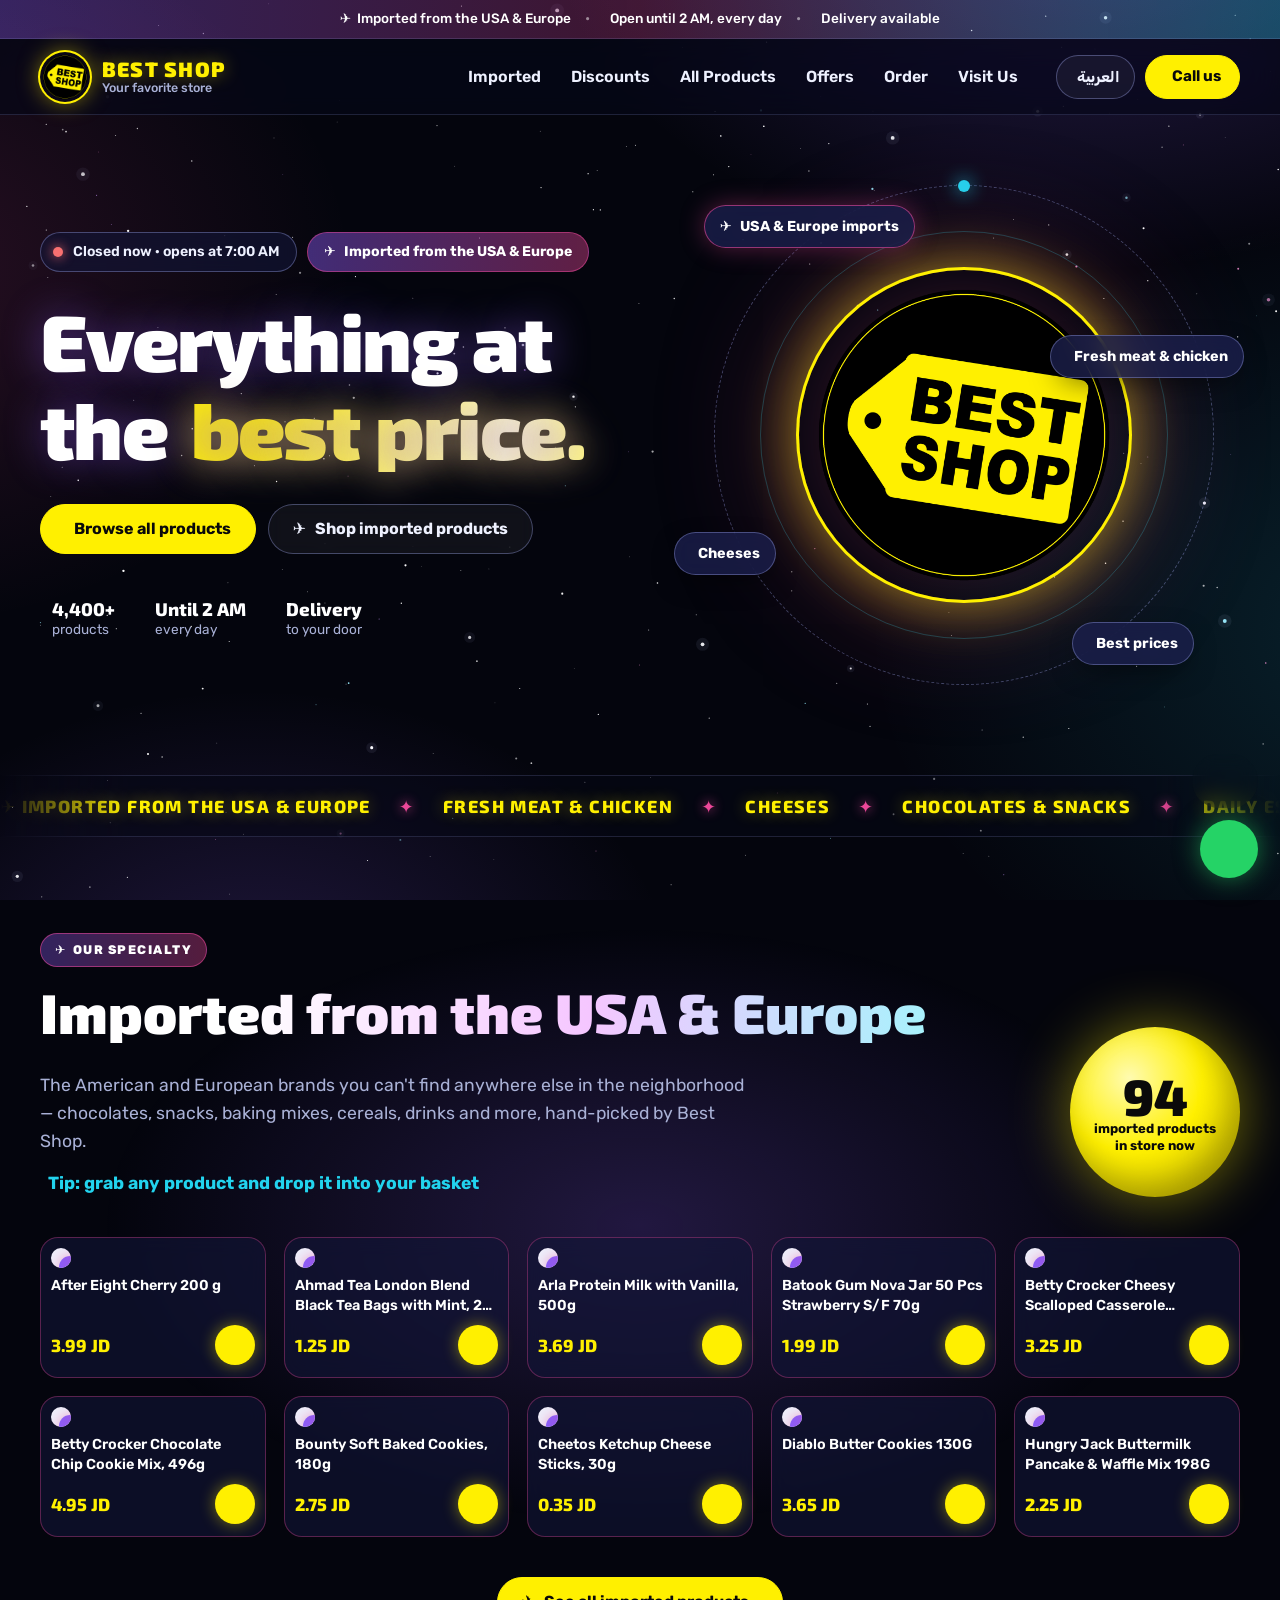
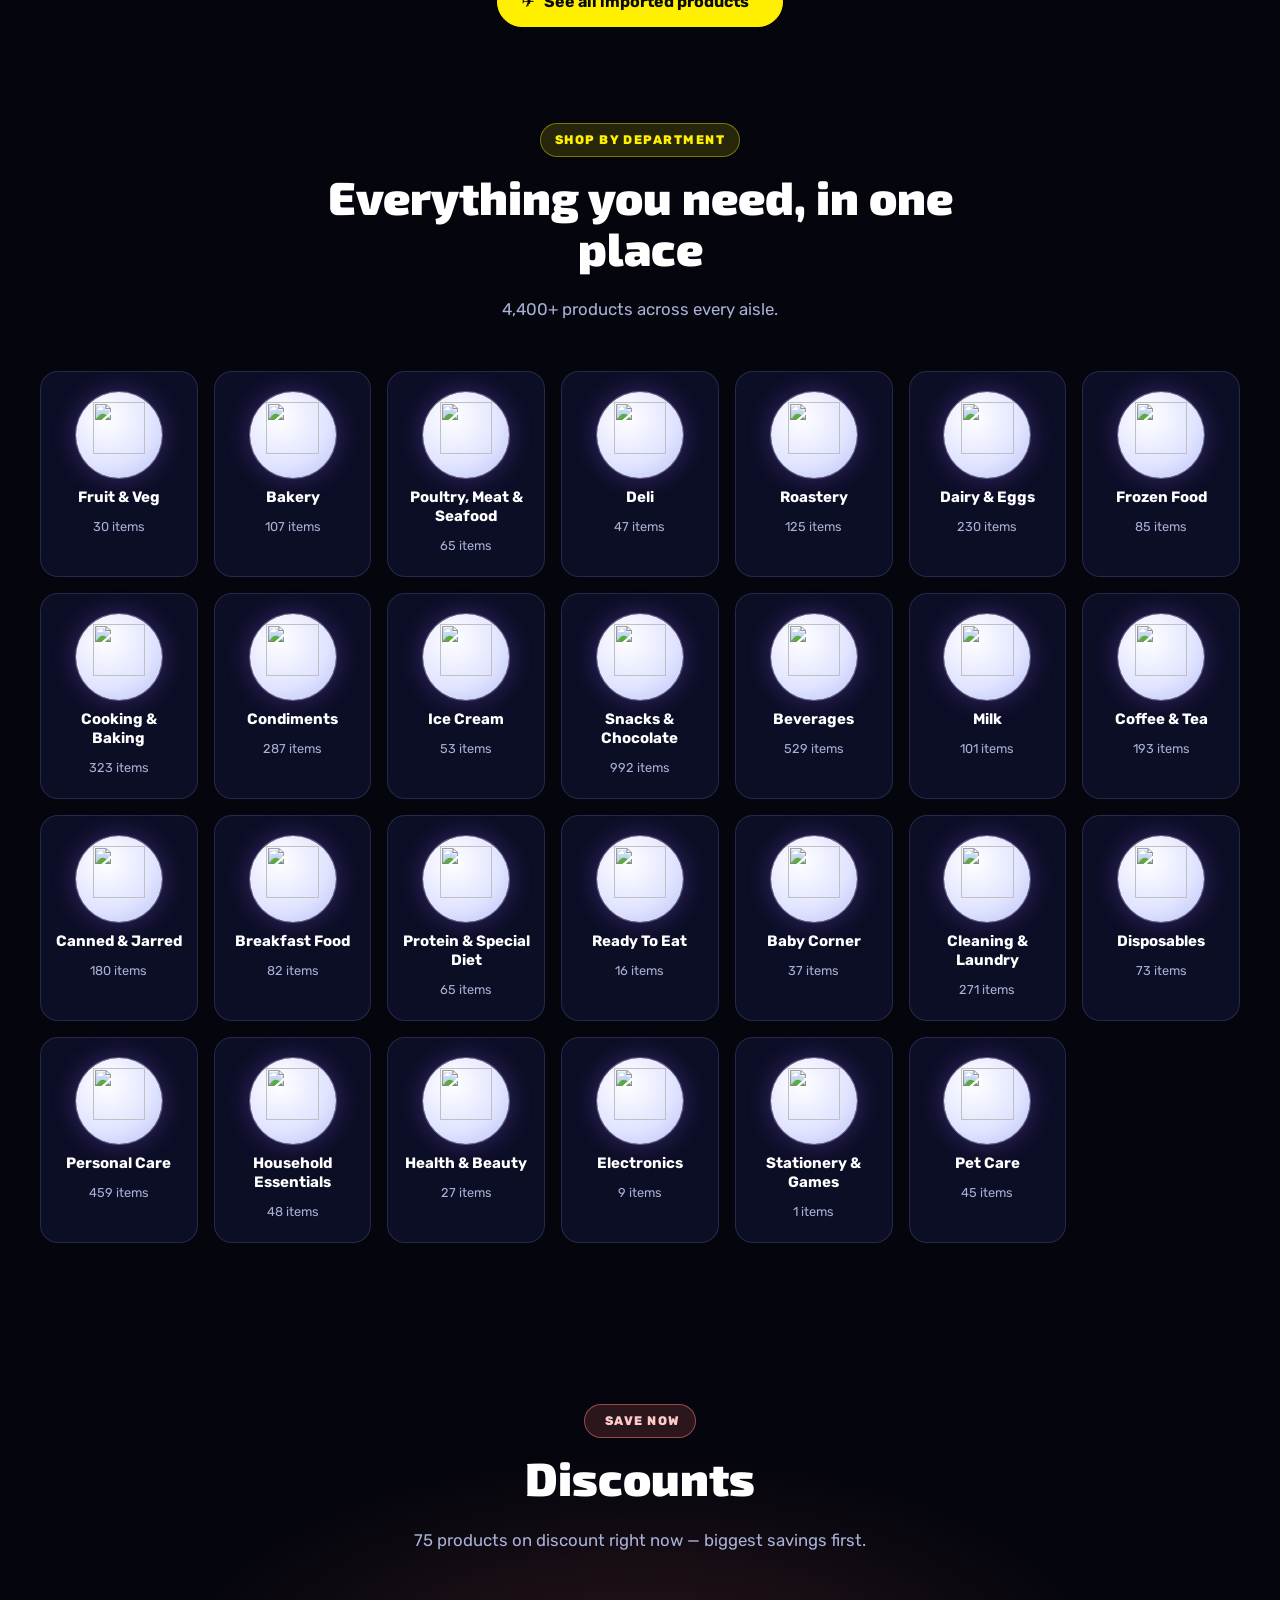
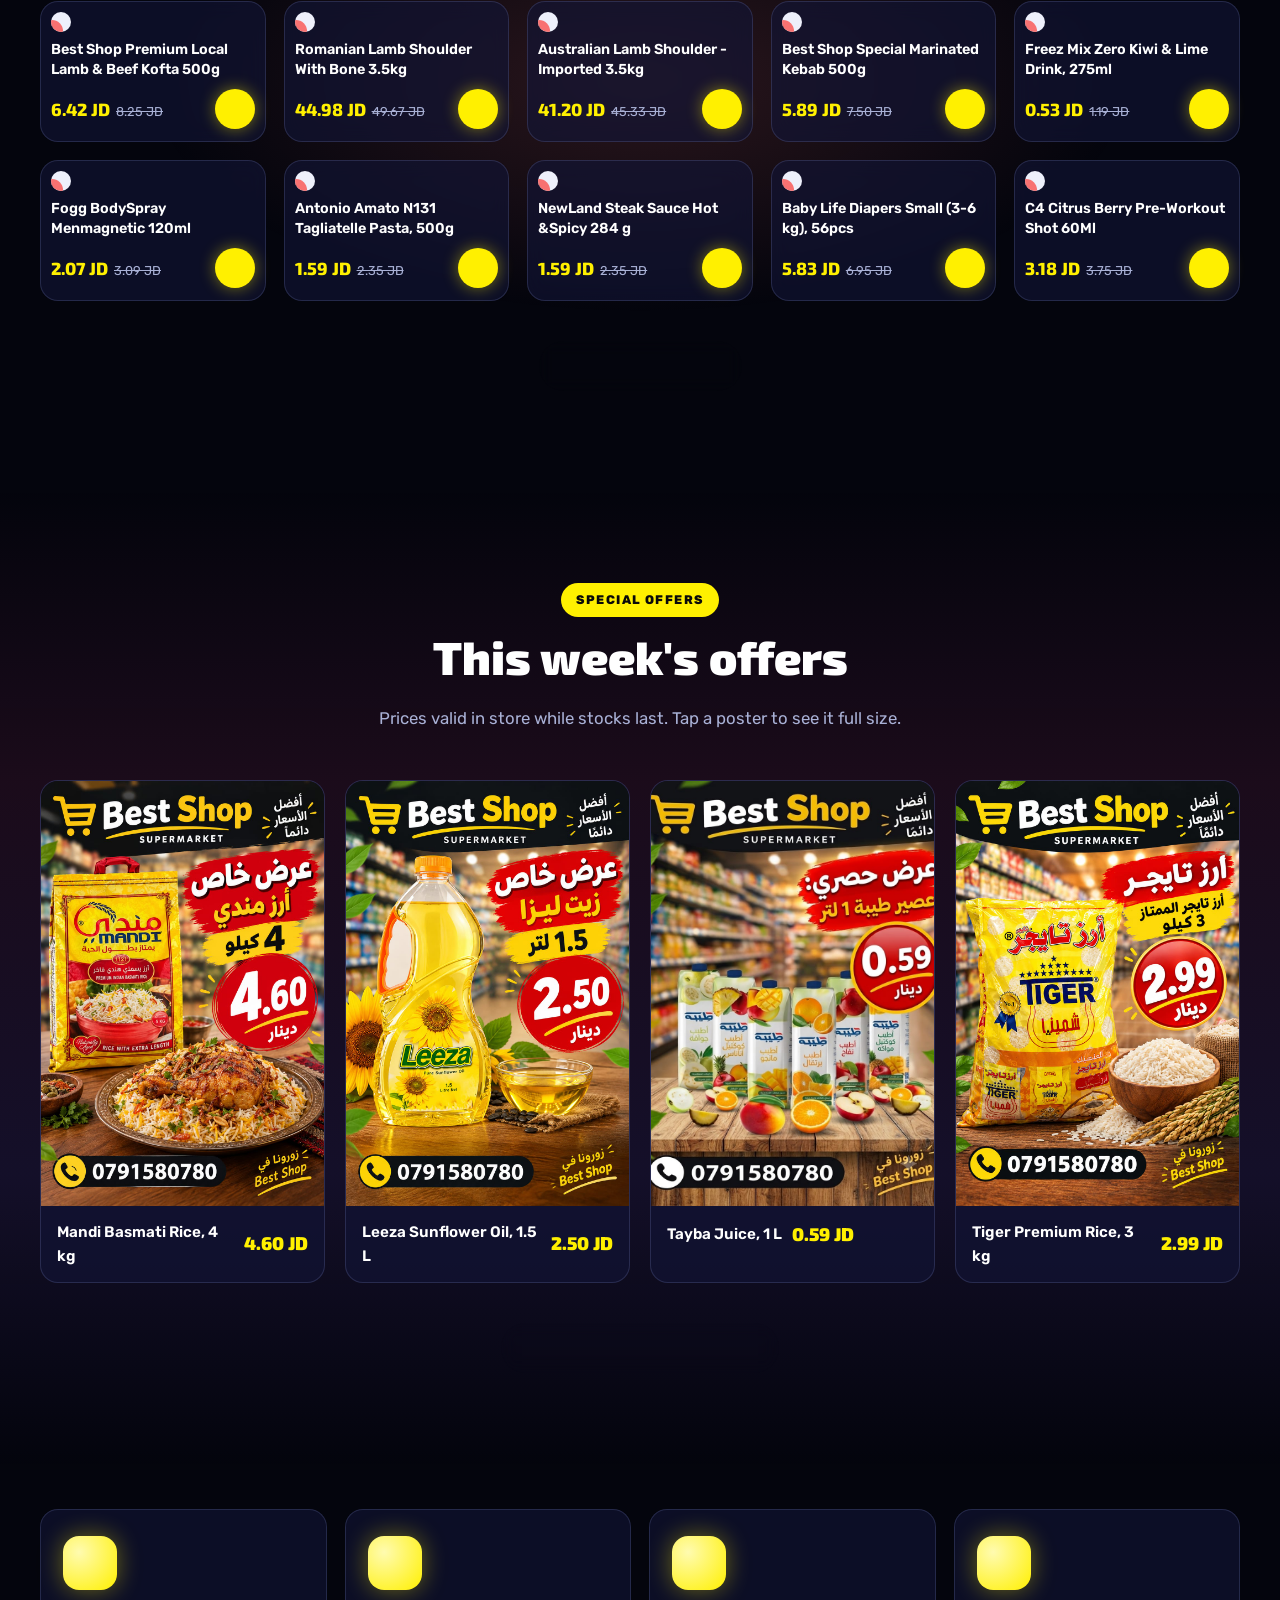
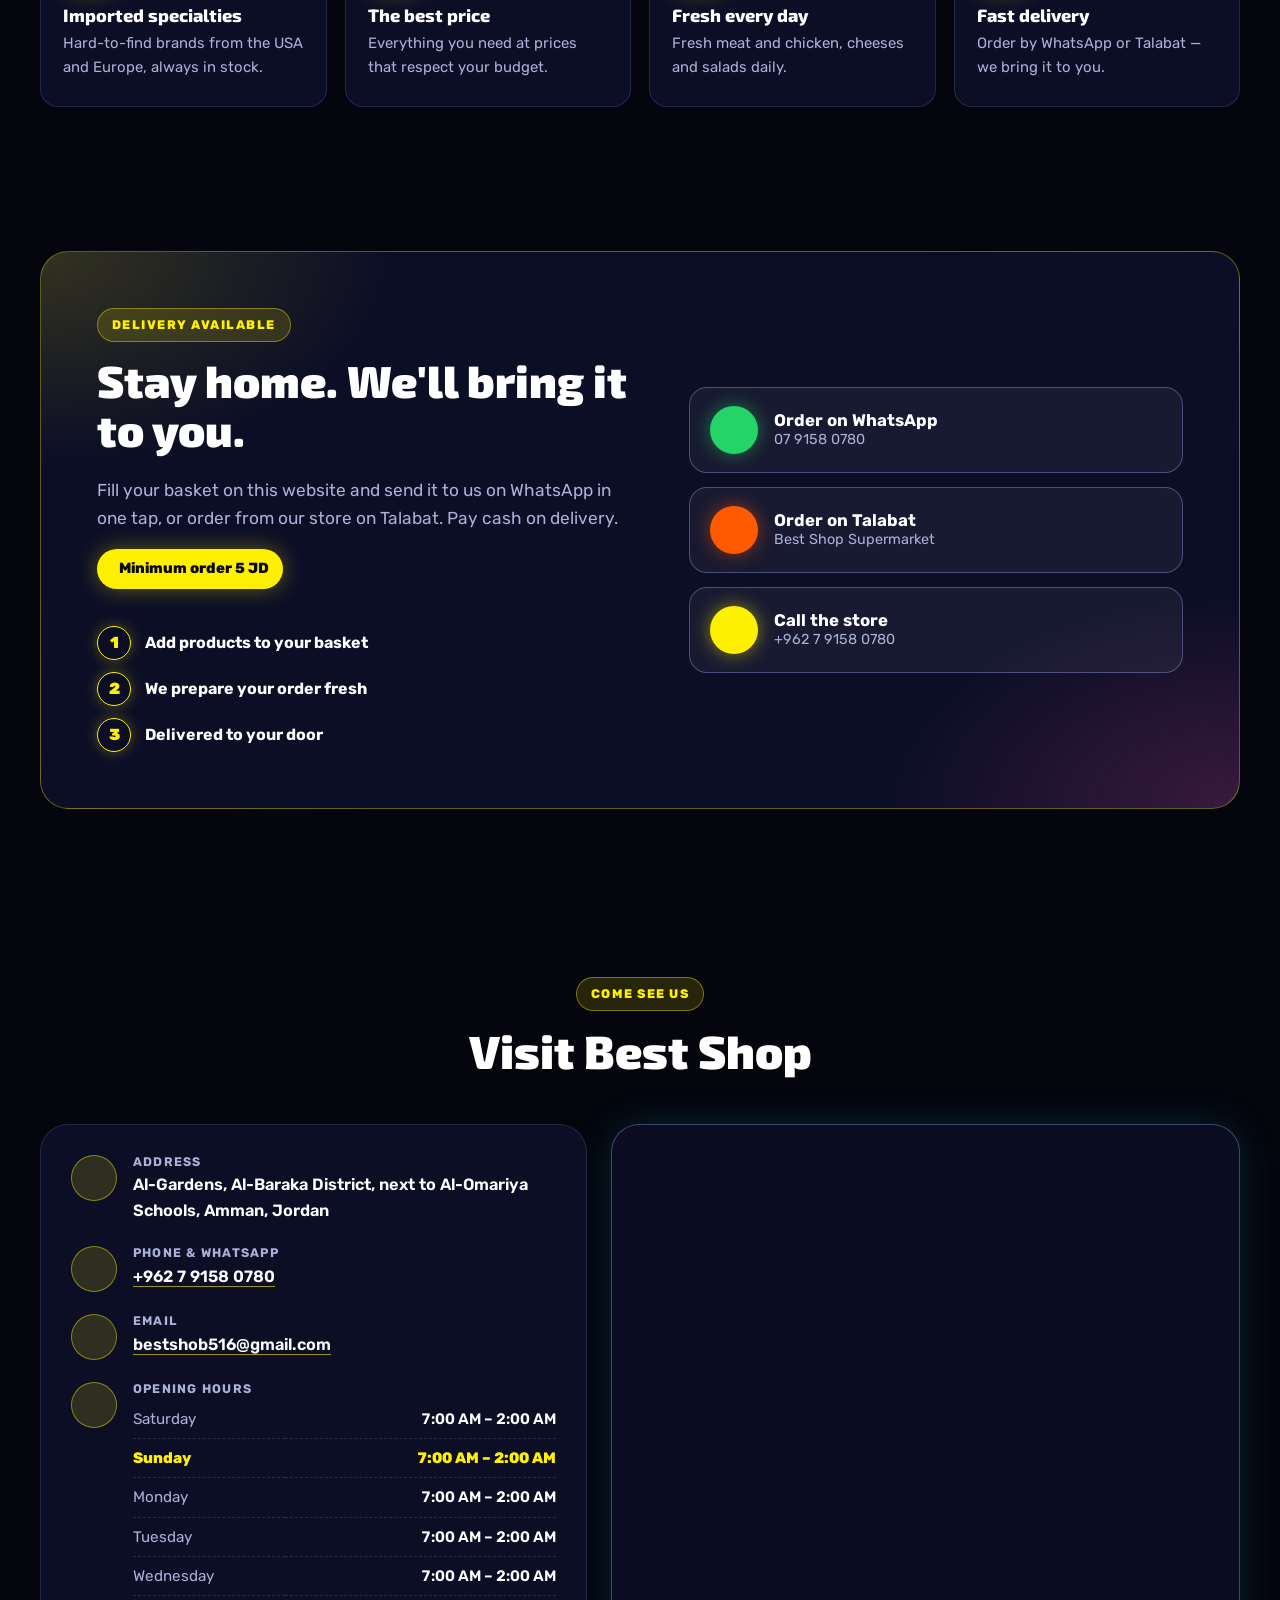
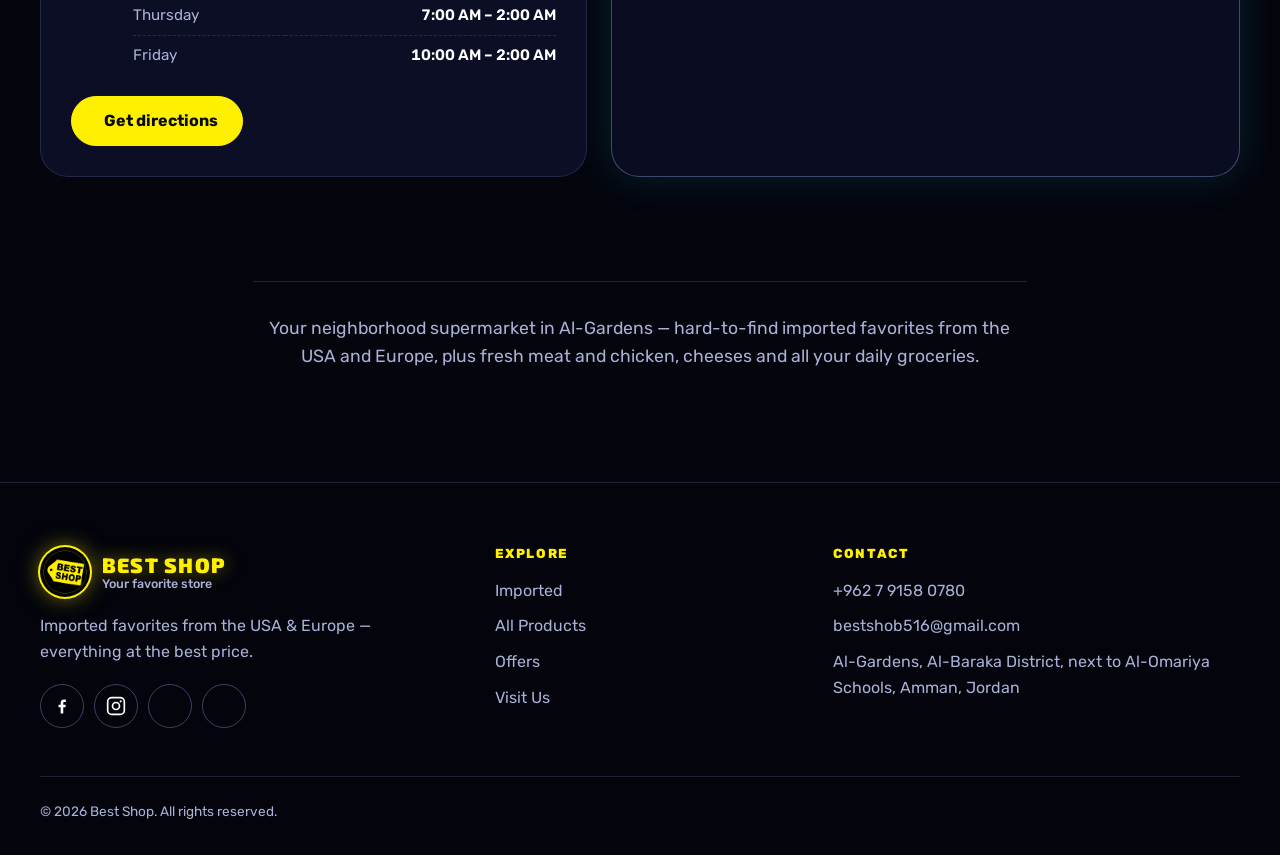
==== commit cf0c23f2: "Add Discounts to the home page and products page; departments after imports - Home: Departments now " ====
--- a/index.html
+++ b/index.html
@@ -50,6 +50,7 @@
 
       <nav class="nav" id="nav" aria-label="Main">
         <a href="#imports" data-i18n="nav.imports">Imported</a>
+        <a href="#deals" data-i18n="nav.deals">Discounts</a>
         <a href="products.html" data-i18n="nav.products">All Products</a>
         <a href="#offers" data-i18n="nav.offers">Offers</a>
         <a href="#order" data-i18n="nav.order">Order</a>
@@ -129,16 +130,30 @@
       </div>
     </section>
 
-    <!-- ===== Features ===== -->
-    <section class="section section--features" aria-labelledby="whyTitle">
-      <div class="container">
-        <h2 class="sr-only" id="whyTitle" data-i18n="why.title">Why Best Shop</h2>
-        <div class="features__grid">
-          <div class="feature"><span class="feature__icon"><i data-lucide="plane" aria-hidden="true"></i></span><h3 data-i18n="f1.t">Imported specialties</h3><p data-i18n="f1.d">Hard-to-find brands from the USA and Europe, always in stock.</p></div>
-          <div class="feature"><span class="feature__icon"><i data-lucide="badge-percent" aria-hidden="true"></i></span><h3 data-i18n="f2.t">The best price</h3><p data-i18n="f2.d">Everything you need at prices that respect your budget.</p></div>
-          <div class="feature"><span class="feature__icon"><i data-lucide="beef" aria-hidden="true"></i></span><h3 data-i18n="f3.t">Fresh every day</h3><p data-i18n="f3.d">Fresh meat and chicken, cheeses and salads daily.</p></div>
-          <div class="feature"><span class="feature__icon"><i data-lucide="truck" aria-hidden="true"></i></span><h3 data-i18n="f4.t">Fast delivery</h3><p data-i18n="f4.d">Order by WhatsApp or Talabat — we bring it to you.</p></div>
-        </div>
+    <!-- ===== Categories ===== -->
+    <section class="section" id="categories">
+      <div class="container">
+        <div class="section__head">
+          <span class="eyebrow" data-i18n="cat.eyebrow">Shop by department</span>
+          <h2 data-i18n="cat.title">Everything you need, in one place</h2>
+          <p><span data-count="total">4,000+</span> <span data-i18n="cat.sub">products across every aisle.</span></p>
+        </div>
+        <div class="dept-grid" id="catGrid"></div>
+      </div>
+    </section>
+
+    <!-- ===== Discounts ===== -->
+    <section class="section section--deals" id="deals">
+      <div class="container">
+        <div class="section__head">
+          <span class="eyebrow eyebrow--deal"><i data-lucide="badge-percent" aria-hidden="true"></i><span data-i18n="deal.eyebrow">Save now</span></span>
+          <h2 data-i18n="deal.title">Discounts</h2>
+          <p><span data-count="deals">75</span> <span data-i18n="deal.sub">products on discount right now — biggest savings first.</span></p>
+        </div>
+        <div class="product-grid product-grid--home" id="dealGrid"></div>
+        <p class="center-cta">
+          <a class="btn btn--dark" href="products.html?deals=1"><i data-lucide="badge-percent" aria-hidden="true"></i><span data-i18n="deal.cta">See all discounts</span><i data-lucide="arrow-right" class="flip-rtl" aria-hidden="true"></i></a>
+        </p>
       </div>
     </section>
 
@@ -160,15 +175,16 @@
       </div>
     </section>
 
-    <!-- ===== Categories ===== -->
-    <section class="section" id="categories">
-      <div class="container">
-        <div class="section__head">
-          <span class="eyebrow" data-i18n="cat.eyebrow">Shop by department</span>
-          <h2 data-i18n="cat.title">Everything you need, in one place</h2>
-          <p><span data-count="total">4,000+</span> <span data-i18n="cat.sub">products across every aisle.</span></p>
-        </div>
-        <div class="dept-grid" id="catGrid"></div>
+    <!-- ===== Features ===== -->
+    <section class="section section--features" aria-labelledby="whyTitle">
+      <div class="container">
+        <h2 class="sr-only" id="whyTitle" data-i18n="why.title">Why Best Shop</h2>
+        <div class="features__grid">
+          <div class="feature"><span class="feature__icon"><i data-lucide="plane" aria-hidden="true"></i></span><h3 data-i18n="f1.t">Imported specialties</h3><p data-i18n="f1.d">Hard-to-find brands from the USA and Europe, always in stock.</p></div>
+          <div class="feature"><span class="feature__icon"><i data-lucide="badge-percent" aria-hidden="true"></i></span><h3 data-i18n="f2.t">The best price</h3><p data-i18n="f2.d">Everything you need at prices that respect your budget.</p></div>
+          <div class="feature"><span class="feature__icon"><i data-lucide="beef" aria-hidden="true"></i></span><h3 data-i18n="f3.t">Fresh every day</h3><p data-i18n="f3.d">Fresh meat and chicken, cheeses and salads daily.</p></div>
+          <div class="feature"><span class="feature__icon"><i data-lucide="truck" aria-hidden="true"></i></span><h3 data-i18n="f4.t">Fast delivery</h3><p data-i18n="f4.d">Order by WhatsApp or Talabat — we bring it to you.</p></div>
+        </div>
       </div>
     </section>
 
--- a/styles.css
+++ b/styles.css
@@ -775,3 +775,29 @@
   max-width: 44em; margin: 0 auto; text-align: center; font-size: 1.1rem; color: var(--muted);
   padding-top: 32px; border-top: 1px solid var(--stroke);
 }
+
+/* Confirm before emptying the basket */
+.confirm-clear {
+  display: grid; gap: 10px; padding: 14px; border-radius: 12px; text-align: center;
+  background: rgba(248, 113, 113, .08); border: 1px solid rgba(248, 113, 113, .45);
+}
+.confirm-clear p { margin: 0; font-weight: 700; color: #fff; }
+.confirm-clear__actions { display: flex; flex-wrap: wrap; justify-content: center; gap: 8px; }
+.confirm-clear__yes { background: var(--red); border-color: var(--red); color: #1a0000; }
+.confirm-clear__yes:hover { box-shadow: 0 0 24px rgba(248, 113, 113, .5); }
+
+/* ============ Discounts ============ */
+.section--deals::before {
+  content: ""; position: absolute; inset: 40px 0; z-index: -1; pointer-events: none;
+  background: radial-gradient(55% 50% at 50% 45%, rgba(248, 113, 113, .16), transparent 70%);
+}
+.eyebrow--deal { background: rgba(248, 113, 113, .16); color: #fecaca; border-color: rgba(248, 113, 113, .55); }
+.eyebrow--deal svg.lucide { width: 16px; height: 16px; }
+.toggle-deal.is-active { background: linear-gradient(90deg, #ef4444, var(--magenta)); box-shadow: 0 0 26px rgba(239, 68, 68, .5); }
+.toggle-deal svg.lucide { color: var(--yellow); }
+.toggle-deal.is-active svg.lucide { color: #fff; }
+
+/* Departments follow the imported section directly — keep them close */
+.section--imports { padding-bottom: 64px; }
+.section--imports + #categories { padding-top: 32px; }
+.section--deals { padding-top: 64px; }
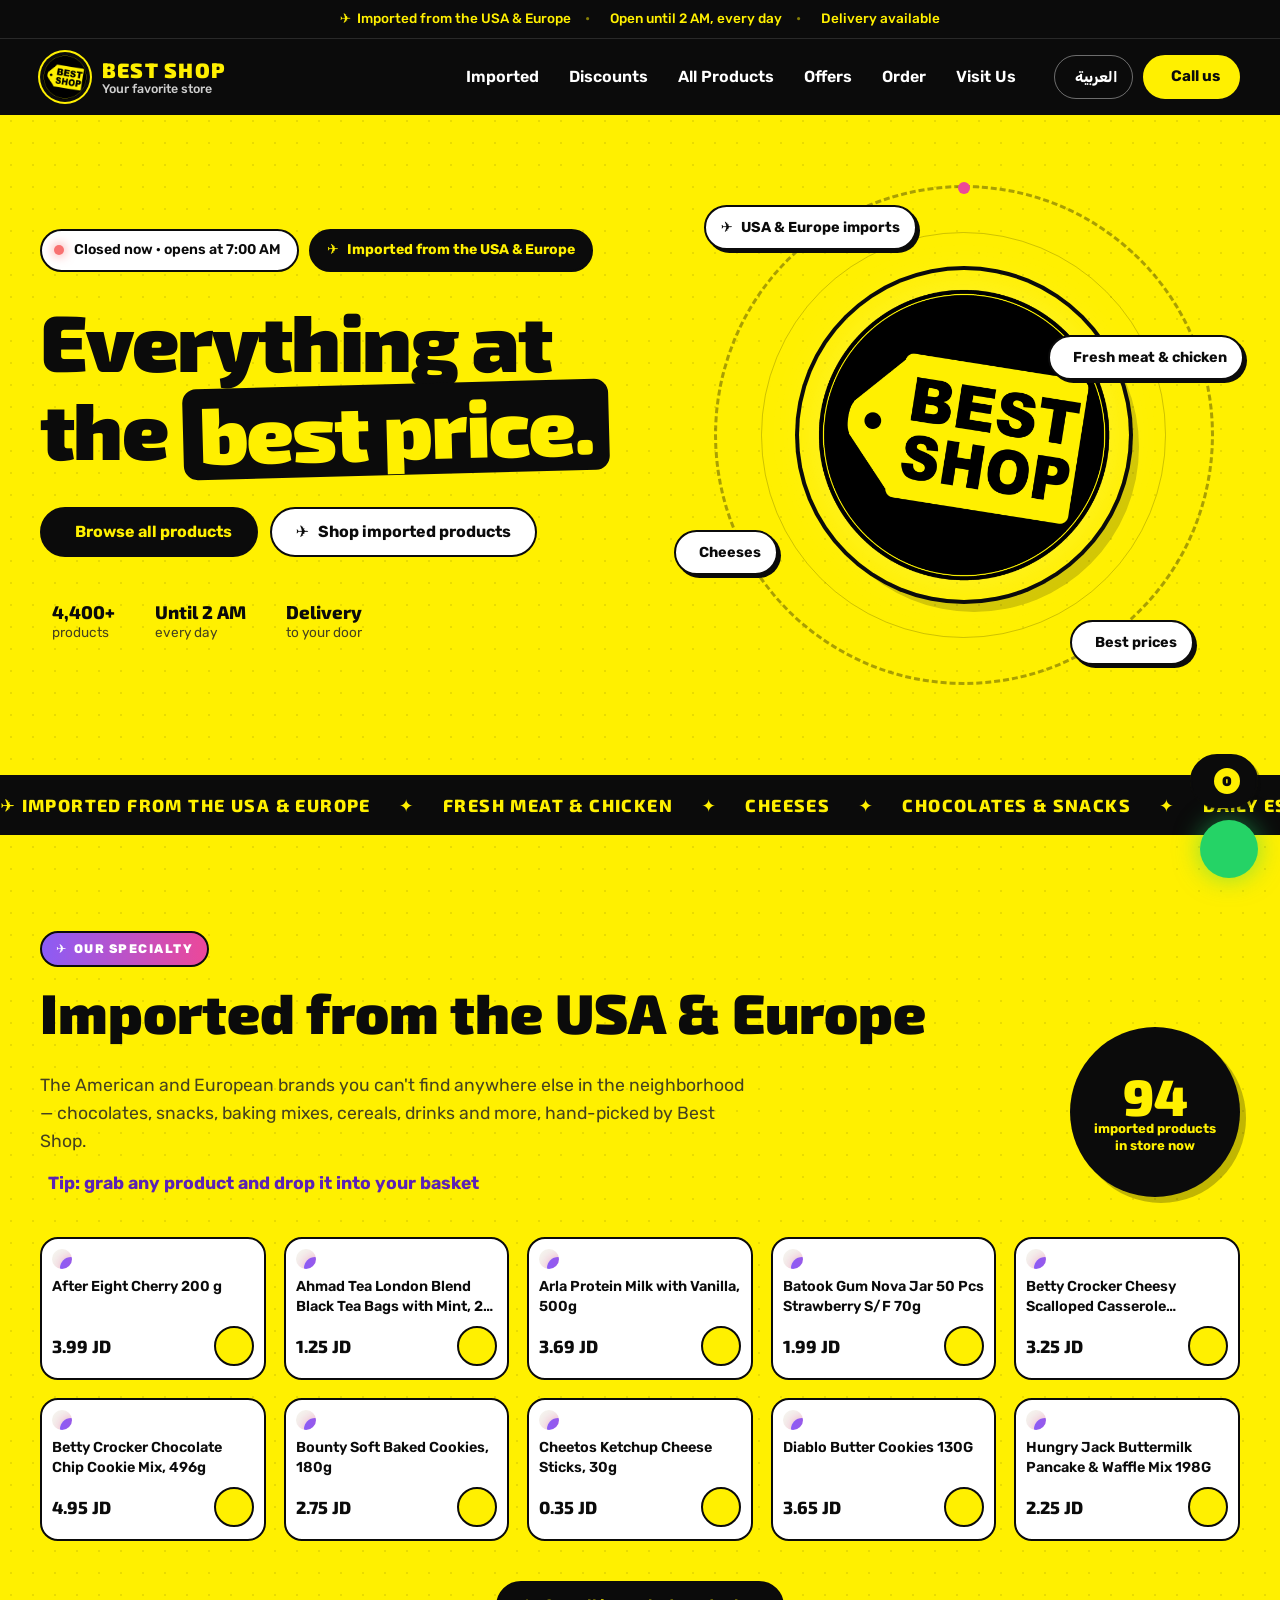
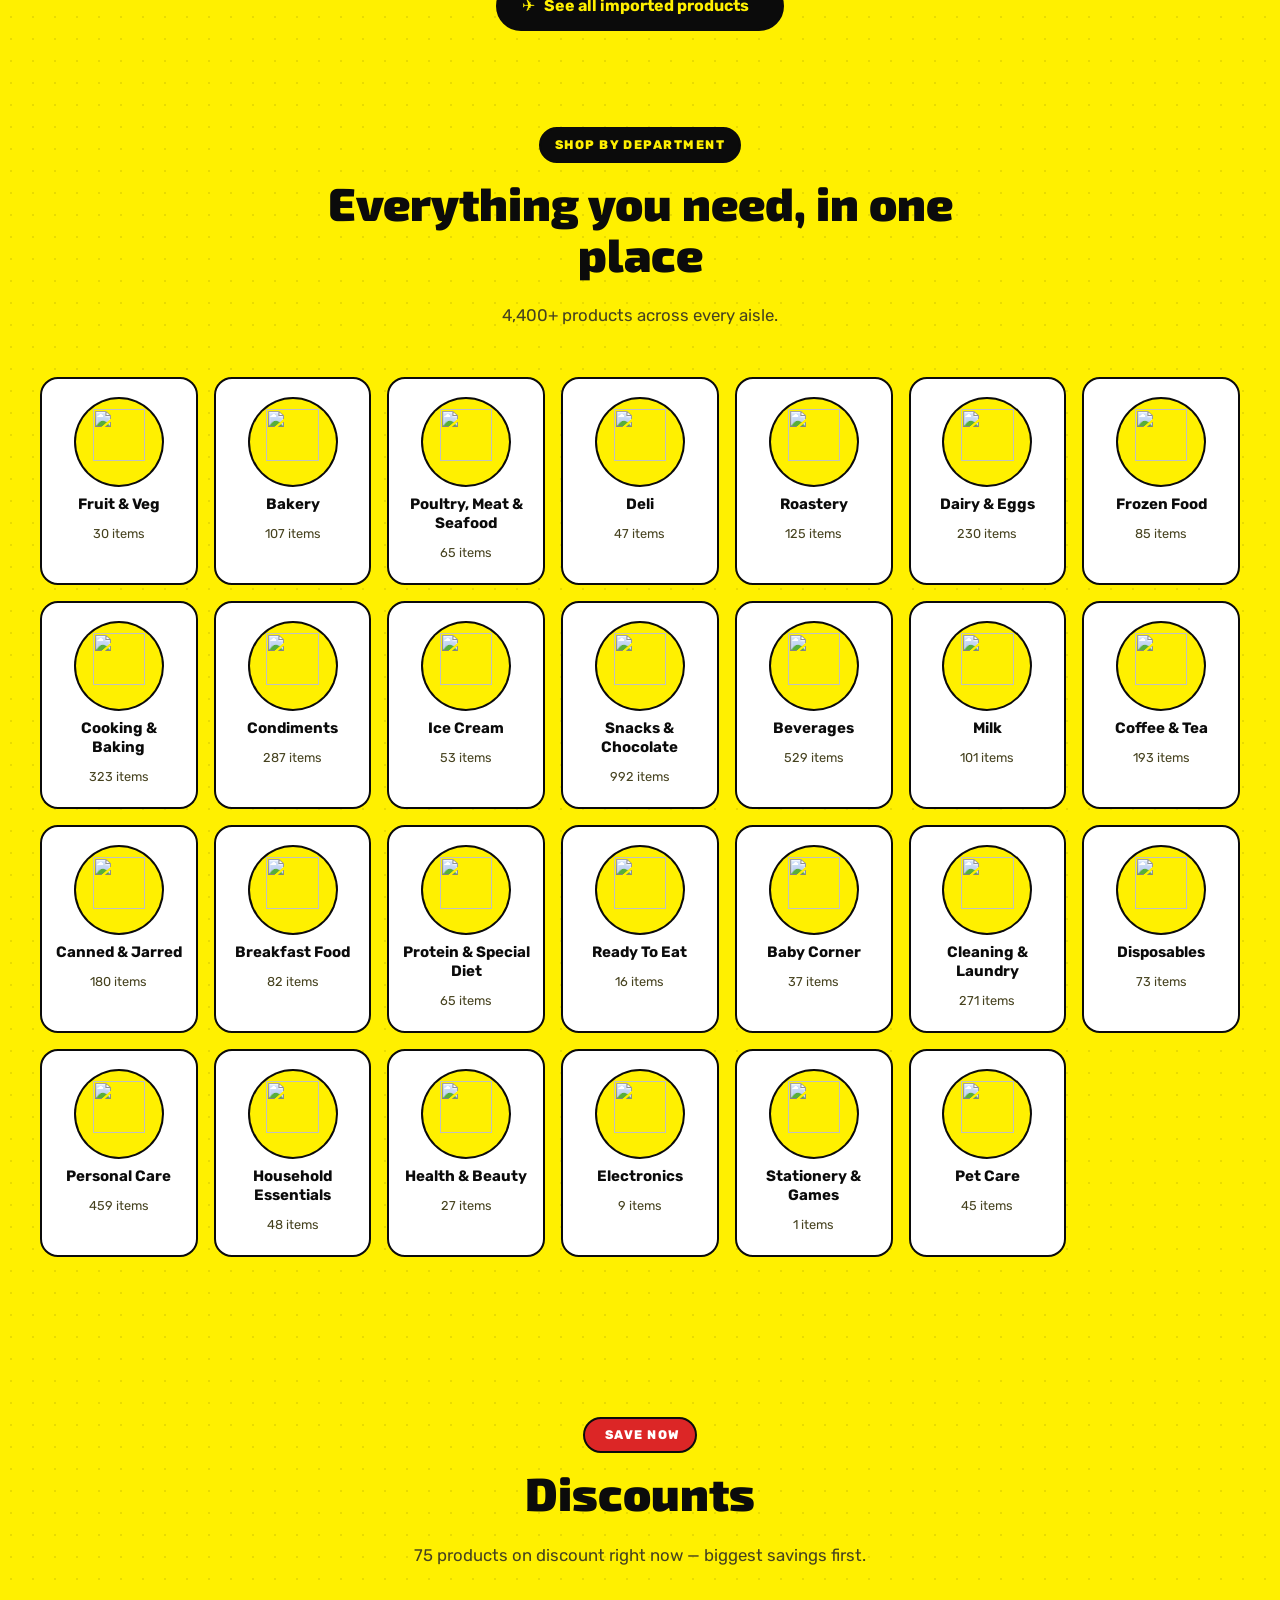
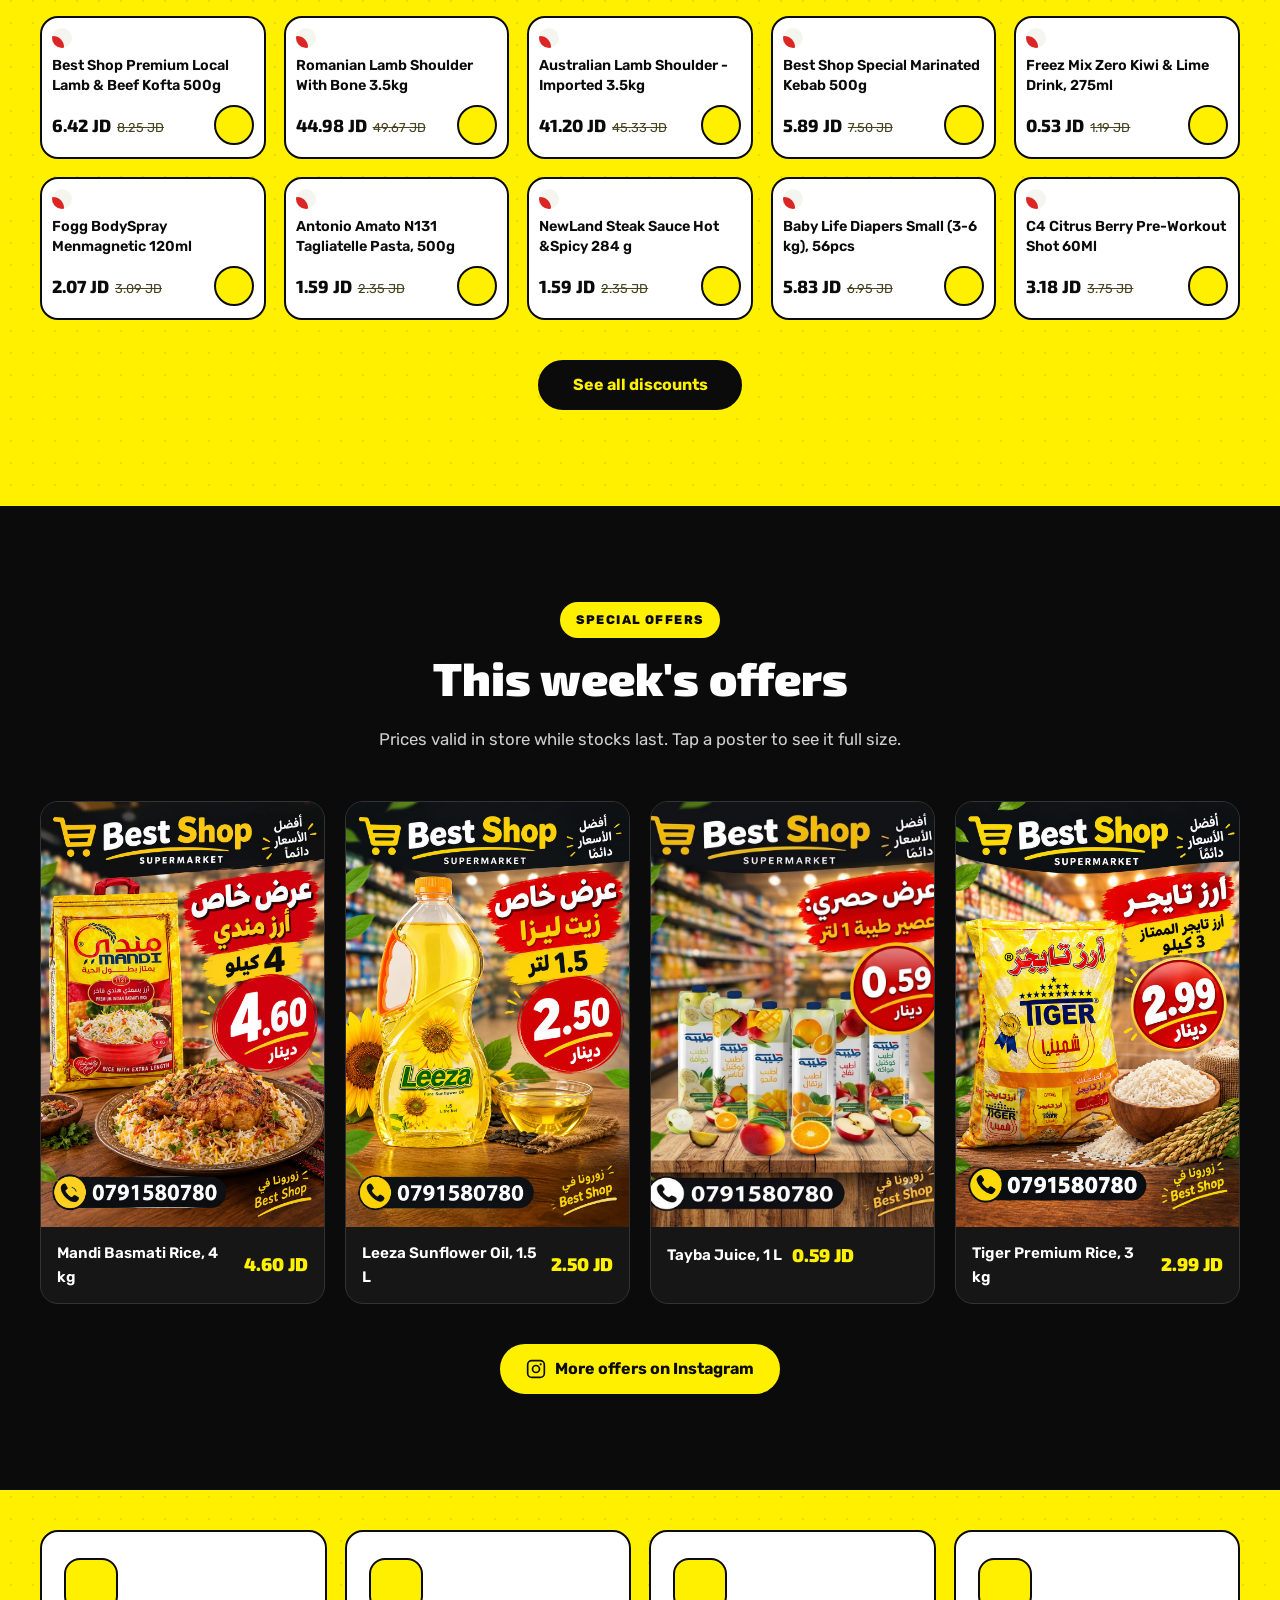
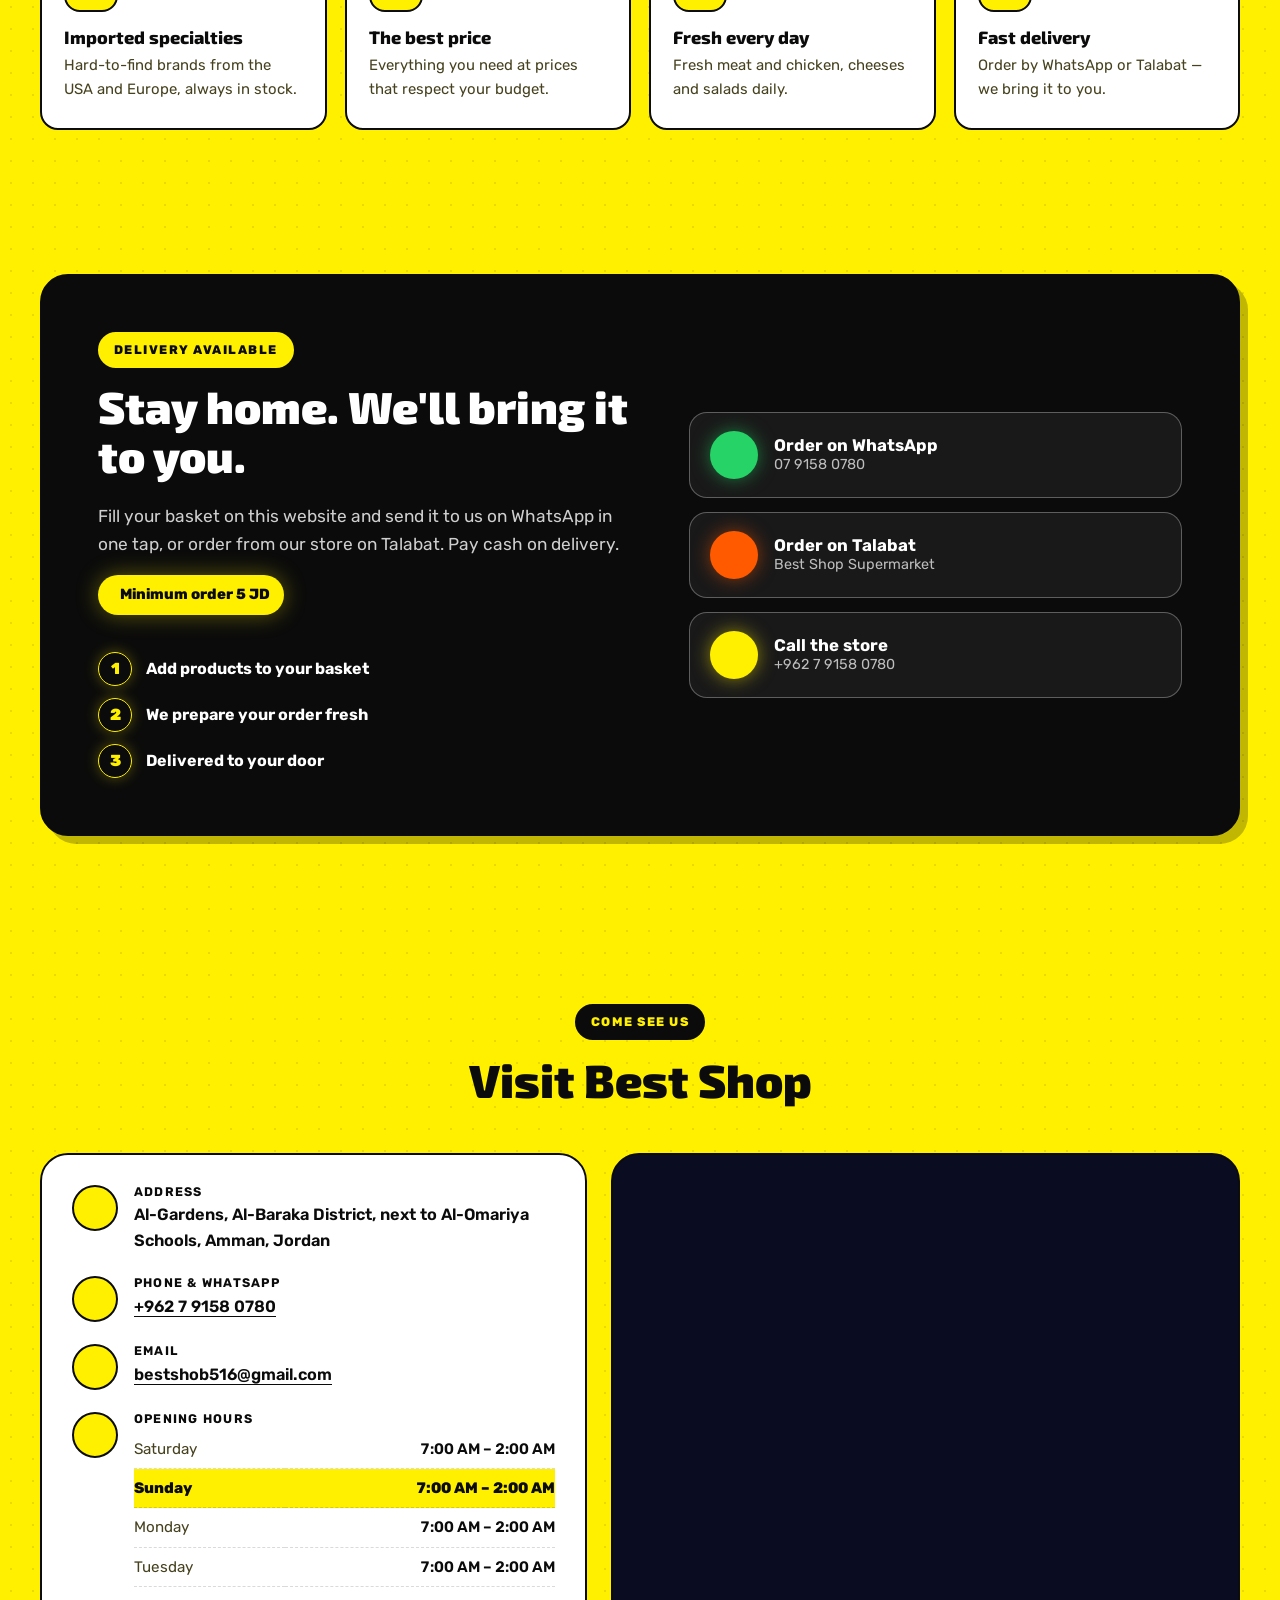
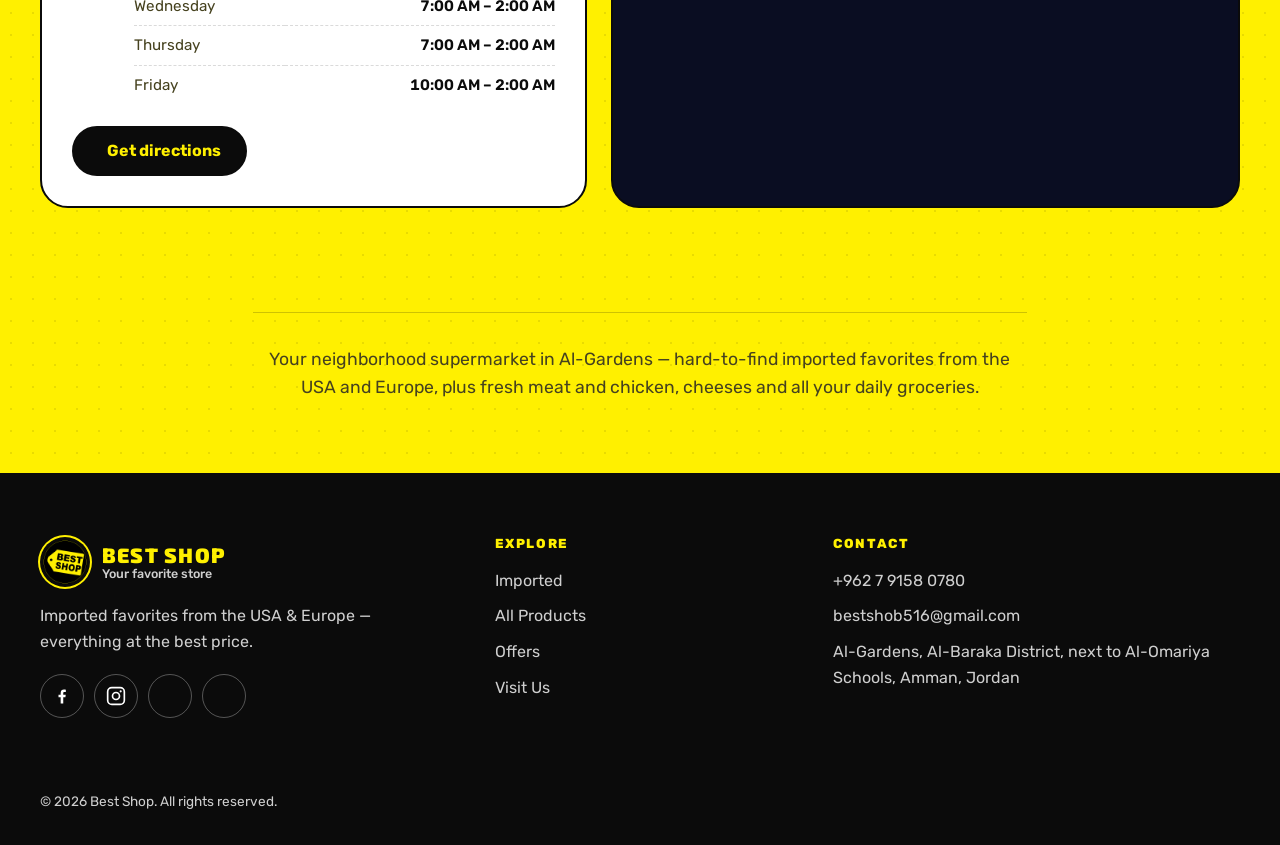
==== commit dfea8009: "Switch to brand-yellow background theme - New theme-yellow layer: logo yellow with dot pattern, blac" ====
--- a/index.html
+++ b/index.html
@@ -1,11 +1,11 @@
 <!doctype html>
-<html lang="en" dir="ltr">
+<html lang="en" dir="ltr" class="theme-yellow">
 <head>
   <meta charset="utf-8">
   <meta name="viewport" content="width=device-width, initial-scale=1, viewport-fit=cover">
   <title>Best Shop — Imported Favorites from the USA & Europe | Al-Gardens, Amman</title>
   <meta name="description" content="Best Shop supermarket in Al-Gardens, Amman: hard-to-find imported products from the USA and Europe, fresh meat and chicken, cheeses and daily essentials at the best price. Open until 2 AM. Delivery available.">
-  <meta name="theme-color" content="#04050d">
+  <meta name="theme-color" content="#0b0b0b">
   <meta name="robots" content="noindex, nofollow">
   <meta property="og:title" content="Best Shop — Imported favorites from the USA & Europe">
   <meta property="og:description" content="Al-Gardens, Amman. 4,000+ products, imported specialties, open until 2 AM, delivery available.">
--- a/styles.css
+++ b/styles.css
@@ -801,3 +801,168 @@
 .section--imports { padding-bottom: 64px; }
 .section--imports + #categories { padding-top: 32px; }
 .section--deals { padding-top: 64px; }
+
+/* =====================================================================
+   BRAND YELLOW THEME — active when <html class="theme-yellow">.
+   Remove that class in index.html / products.html to return to "Deep Space".
+   ===================================================================== */
+.theme-yellow {
+  --ink: #0b0b0b;
+  --text: #0b0b0b;
+  --muted: #46421f;
+  --glass: #ffffff;
+  --glass-hi: #ffffff;
+  --glass-soft: #ffffff;
+  --stroke: #0b0b0b;
+  --stroke-hi: #0b0b0b;
+  --yellow-soft: rgba(11, 11, 11, .08);
+  --photo-bg: #f5f5ef;
+  --hard: 4px 4px 0 #0b0b0b;
+  color-scheme: light;
+  background: var(--yellow);
+}
+.theme-yellow body {
+  color: var(--ink);
+  background:
+    radial-gradient(rgba(11, 11, 11, .09) 1.3px, transparent 1.4px) 0 0 / 22px 22px,
+    var(--yellow);
+  background-attachment: scroll;
+}
+.theme-yellow .space-bg { display: none; }
+.theme-yellow h1, .theme-yellow h2, .theme-yellow h3 { color: var(--ink); text-shadow: none; }
+.theme-yellow :focus-visible { outline-color: var(--ink); }
+
+/* Buttons */
+.theme-yellow .btn { background: #fff; color: var(--ink); border: 2px solid var(--ink); backdrop-filter: none; -webkit-backdrop-filter: none; }
+.theme-yellow .btn:hover { box-shadow: var(--hard); transform: translate(-2px, -2px); }
+.theme-yellow .btn--dark { background: var(--ink); color: var(--yellow); }
+.theme-yellow .btn--wa { background: var(--wa); color: #03220f; }
+.theme-yellow .btn--yellow { background: var(--yellow); color: var(--ink); border-color: var(--yellow); }
+
+/* Top bar, header, marquee, footer: black bands */
+.theme-yellow .topbar { background: var(--ink); color: var(--yellow); border-bottom-color: rgba(255, 255, 255, .12); }
+.theme-yellow .header { background: var(--ink); border-bottom: 0; backdrop-filter: none; -webkit-backdrop-filter: none; }
+.theme-yellow .brand__name { color: var(--yellow); text-shadow: none; }
+.theme-yellow .brand__tag { color: #cfcfcf; }
+.theme-yellow .brand__logo { box-shadow: 0 0 0 2px var(--yellow); }
+.theme-yellow .nav a { color: #fff; }
+.theme-yellow .nav a:hover, .theme-yellow .nav a[aria-current="page"] { background: rgba(255, 255, 255, .12); color: var(--yellow); }
+.theme-yellow .lang-toggle, .theme-yellow .menu-toggle { background: transparent; color: #fff; border-color: rgba(255, 255, 255, .4); }
+.theme-yellow .header .btn--dark { background: var(--yellow); color: var(--ink); border-color: var(--yellow); }
+.theme-yellow .marquee { background: var(--ink); border: 0; -webkit-mask-image: none; mask-image: none; }
+.theme-yellow .marquee__track { text-shadow: none; }
+.theme-yellow .marquee__track span::after { color: var(--yellow); text-shadow: none; }
+.theme-yellow .footer { background: var(--ink); color: #cfcfcf; border-top: 0; margin-top: 0; }
+.theme-yellow .footer h3, .theme-yellow .footer .brand__name { color: var(--yellow); }
+.theme-yellow .footer .social a { color: #fff; border-color: rgba(255, 255, 255, .3); }
+@media (max-width: 900px) {
+  .theme-yellow .nav { background: var(--ink); border-bottom: 2px solid var(--yellow); }
+}
+
+/* Hero */
+.theme-yellow .status { background: #fff; border: 2px solid var(--ink); color: var(--ink); }
+.theme-yellow .import-pill { background: var(--ink); color: var(--yellow); border: 2px solid var(--ink); }
+.theme-yellow .hl {
+  background: var(--ink); color: var(--yellow); -webkit-background-clip: border-box; background-clip: border-box;
+  padding: 0 .2em .04em; border-radius: 14px; transform: rotate(-1.5deg); filter: none; animation: none;
+}
+.theme-yellow .hero__facts li > svg.lucide { background: var(--ink); color: var(--yellow); border: 0; }
+.theme-yellow .hero__facts strong { color: var(--ink); }
+.theme-yellow .hero__visual::before { background: radial-gradient(circle, rgba(255, 255, 255, .7), transparent 65%); filter: blur(24px); }
+.theme-yellow .hero__ring { border: 3px dashed rgba(11, 11, 11, .35); }
+.theme-yellow .hero__ring::before { border-color: rgba(11, 11, 11, .2); }
+.theme-yellow .hero__ring::after { background: var(--magenta); box-shadow: none; }
+.theme-yellow .hero__logo { box-shadow: 0 0 0 4px var(--ink), 10px 12px 0 rgba(11, 11, 11, .18); }
+.theme-yellow .chip { background: #fff; color: var(--ink); border: 2px solid var(--ink); box-shadow: 3px 3px 0 var(--ink); backdrop-filter: none; }
+.theme-yellow .chip svg.lucide { color: var(--ink); }
+
+/* Section heads */
+.theme-yellow .eyebrow { background: var(--ink); color: var(--yellow); border: 2px solid var(--ink); }
+.theme-yellow .eyebrow--dark { background: linear-gradient(90deg, var(--violet), var(--magenta)); color: #fff; border-color: var(--ink); }
+.theme-yellow .eyebrow--deal { background: #dc2626; color: #fff; border-color: var(--ink); }
+.theme-yellow .section__head p, .theme-yellow .imports__head p { color: var(--muted); }
+.theme-yellow .section--imports::before, .theme-yellow .section--deals::before { display: none; }
+.theme-yellow .imports__head h2 { background: none; -webkit-background-clip: border-box; background-clip: border-box; color: var(--ink); }
+.theme-yellow .drag-hint { color: #5b21b6 !important; }
+.theme-yellow .imports__stat { background: var(--ink); color: var(--yellow); box-shadow: 6px 6px 0 rgba(11, 11, 11, .25); }
+
+/* Product cards: white, bold outline */
+.theme-yellow .product { background: #fff; border: 2px solid var(--ink); backdrop-filter: none; -webkit-backdrop-filter: none; }
+.theme-yellow .product::before { display: none; }
+.theme-yellow .product:hover { box-shadow: 5px 5px 0 var(--ink); transform: translate(-3px, -3px); border-color: var(--ink); }
+.theme-yellow .product--imp { border-color: var(--ink); }
+.theme-yellow .product__name { color: var(--ink); }
+.theme-yellow .product__price strong { color: var(--ink); }
+.theme-yellow .ctl-btn { background: var(--yellow); color: var(--ink); border: 2px solid var(--ink); box-shadow: none; }
+.theme-yellow .ctl-btn:hover { box-shadow: 2px 2px 0 var(--ink); }
+.theme-yellow .ctl-btn--sub { background: linear-gradient(135deg, var(--violet), var(--magenta)); color: #fff; }
+.theme-yellow .product__ctl.is-in { background: #fff; border: 2px solid var(--ink); box-shadow: none; }
+.theme-yellow .ctl-qty { color: var(--ink); }
+.theme-yellow .badge--sale { background: #dc2626; color: #fff; }
+
+/* Departments & features */
+.theme-yellow .dept, .theme-yellow .feature { background: #fff; border: 2px solid var(--ink); backdrop-filter: none; -webkit-backdrop-filter: none; }
+.theme-yellow .dept:hover, .theme-yellow .feature:hover { box-shadow: 5px 5px 0 var(--ink); transform: translate(-3px, -3px); border-color: var(--ink); }
+.theme-yellow .dept__img { background: var(--yellow); box-shadow: 0 0 0 2px var(--ink); }
+.theme-yellow .dept__name { color: var(--ink); }
+.theme-yellow .feature__icon { background: var(--yellow); border: 2px solid var(--ink); box-shadow: none; }
+
+/* Offers: black band */
+.theme-yellow .section--dark { background: var(--ink); }
+.theme-yellow .section--dark::before { display: none; }
+.theme-yellow .section--dark h2 { color: #fff; }
+.theme-yellow .section--dark .section__head p { color: #cfcfcf; }
+.theme-yellow .section--dark .eyebrow--yellow { background: var(--yellow); color: var(--ink); border-color: var(--yellow); }
+.theme-yellow .poster { background: #161616; border-color: #333; color: #fff; }
+.theme-yellow .poster:hover { border-color: var(--yellow); box-shadow: 0 0 0 2px var(--yellow); }
+
+/* Order: black card */
+.theme-yellow .order { background: var(--ink); border: 2px solid var(--ink); box-shadow: 8px 8px 0 rgba(11, 11, 11, .25); backdrop-filter: none; }
+.theme-yellow .order__text h2 { color: #fff; }
+.theme-yellow .order__text p { color: #cfcfcf; }
+.theme-yellow .order .eyebrow { background: var(--yellow); color: var(--ink); border-color: var(--yellow); }
+.theme-yellow .order-card { background: rgba(255, 255, 255, .06); border: 1px solid rgba(255, 255, 255, .3); }
+.theme-yellow .order-card__body strong { color: #fff; }
+.theme-yellow .order-card__body span { color: #bdbdbd; }
+
+/* Visit */
+.theme-yellow .visit__card { background: #fff; border: 2px solid var(--ink); backdrop-filter: none; }
+.theme-yellow .info-row__icon { background: var(--yellow); color: var(--ink); border: 2px solid var(--ink); }
+.theme-yellow .info-row p, .theme-yellow .hours td:last-child { color: var(--ink); }
+.theme-yellow .info-row a { text-decoration-color: var(--ink); }
+.theme-yellow .info-row a:hover { color: var(--ink); }
+.theme-yellow .hours td { border-bottom-color: rgba(11, 11, 11, .15); }
+.theme-yellow .hours tr.is-today td { color: var(--ink); background: var(--yellow); }
+.theme-yellow .visit__map { border: 2px solid var(--ink); box-shadow: none; }
+.theme-yellow .visit__map iframe { filter: none; }
+.theme-yellow .about-end .lead { border-top-color: rgba(11, 11, 11, .2); }
+
+/* Floating buttons & toast */
+.theme-yellow .basket-fab { background: var(--ink); color: var(--yellow); border: 2px solid var(--ink); box-shadow: 3px 3px 0 rgba(11, 11, 11, .3); }
+.theme-yellow .basket-fab.is-over { background: #fff; color: var(--ink); box-shadow: 0 0 0 10px rgba(11, 11, 11, .15); }
+.theme-yellow .basket-fab.is-over .basket-fab__count { background: var(--ink); color: var(--yellow); }
+.theme-yellow .toast { background: var(--ink); color: var(--yellow); box-shadow: none; }
+
+/* Products page */
+.theme-yellow .shop-hero { background: none; border-bottom: 2px solid var(--ink); }
+.theme-yellow .shop-hero p { color: var(--muted); }
+.theme-yellow .search { background: #fff; border: 2px solid var(--ink); color: var(--ink); backdrop-filter: none; }
+.theme-yellow .search input { color: var(--ink); }
+.theme-yellow .search input::placeholder { color: #6b6743; }
+.theme-yellow .search:focus-within { box-shadow: var(--hard); border-color: var(--ink); }
+.theme-yellow .toggle-imp, .theme-yellow .sort select { background: #fff; color: var(--ink); border: 2px solid var(--ink); }
+.theme-yellow .toggle-deal svg.lucide { color: #dc2626; }
+.theme-yellow .toggle-imp.is-active { color: #fff; border-color: var(--ink); }
+.theme-yellow .toggle-deal.is-active svg.lucide { color: #fff; }
+.theme-yellow .chip-btn { color: var(--ink); }
+.theme-yellow .chip-btn:hover { background: rgba(11, 11, 11, .07); color: var(--ink); }
+.theme-yellow .chip-btn.is-active { background: var(--ink); color: var(--yellow); border-color: var(--ink); }
+.theme-yellow .sub-btn { background: #fff; color: var(--ink); border: 2px solid var(--ink); }
+.theme-yellow .sub-btn.is-active { background: var(--ink); color: var(--yellow); }
+.theme-yellow .empty, .theme-yellow .note { color: var(--muted); }
+@media (max-width: 900px) {
+  .theme-yellow .chip-btn { background: #fff; border-color: var(--ink); }
+  .theme-yellow .chip-btn.is-active { background: var(--ink); }
+}
+.theme-yellow .toggle-imp.is-active { background: linear-gradient(90deg, var(--violet), var(--magenta)); }
+.theme-yellow .toggle-deal.is-active { background: linear-gradient(90deg, #dc2626, var(--magenta)); }
